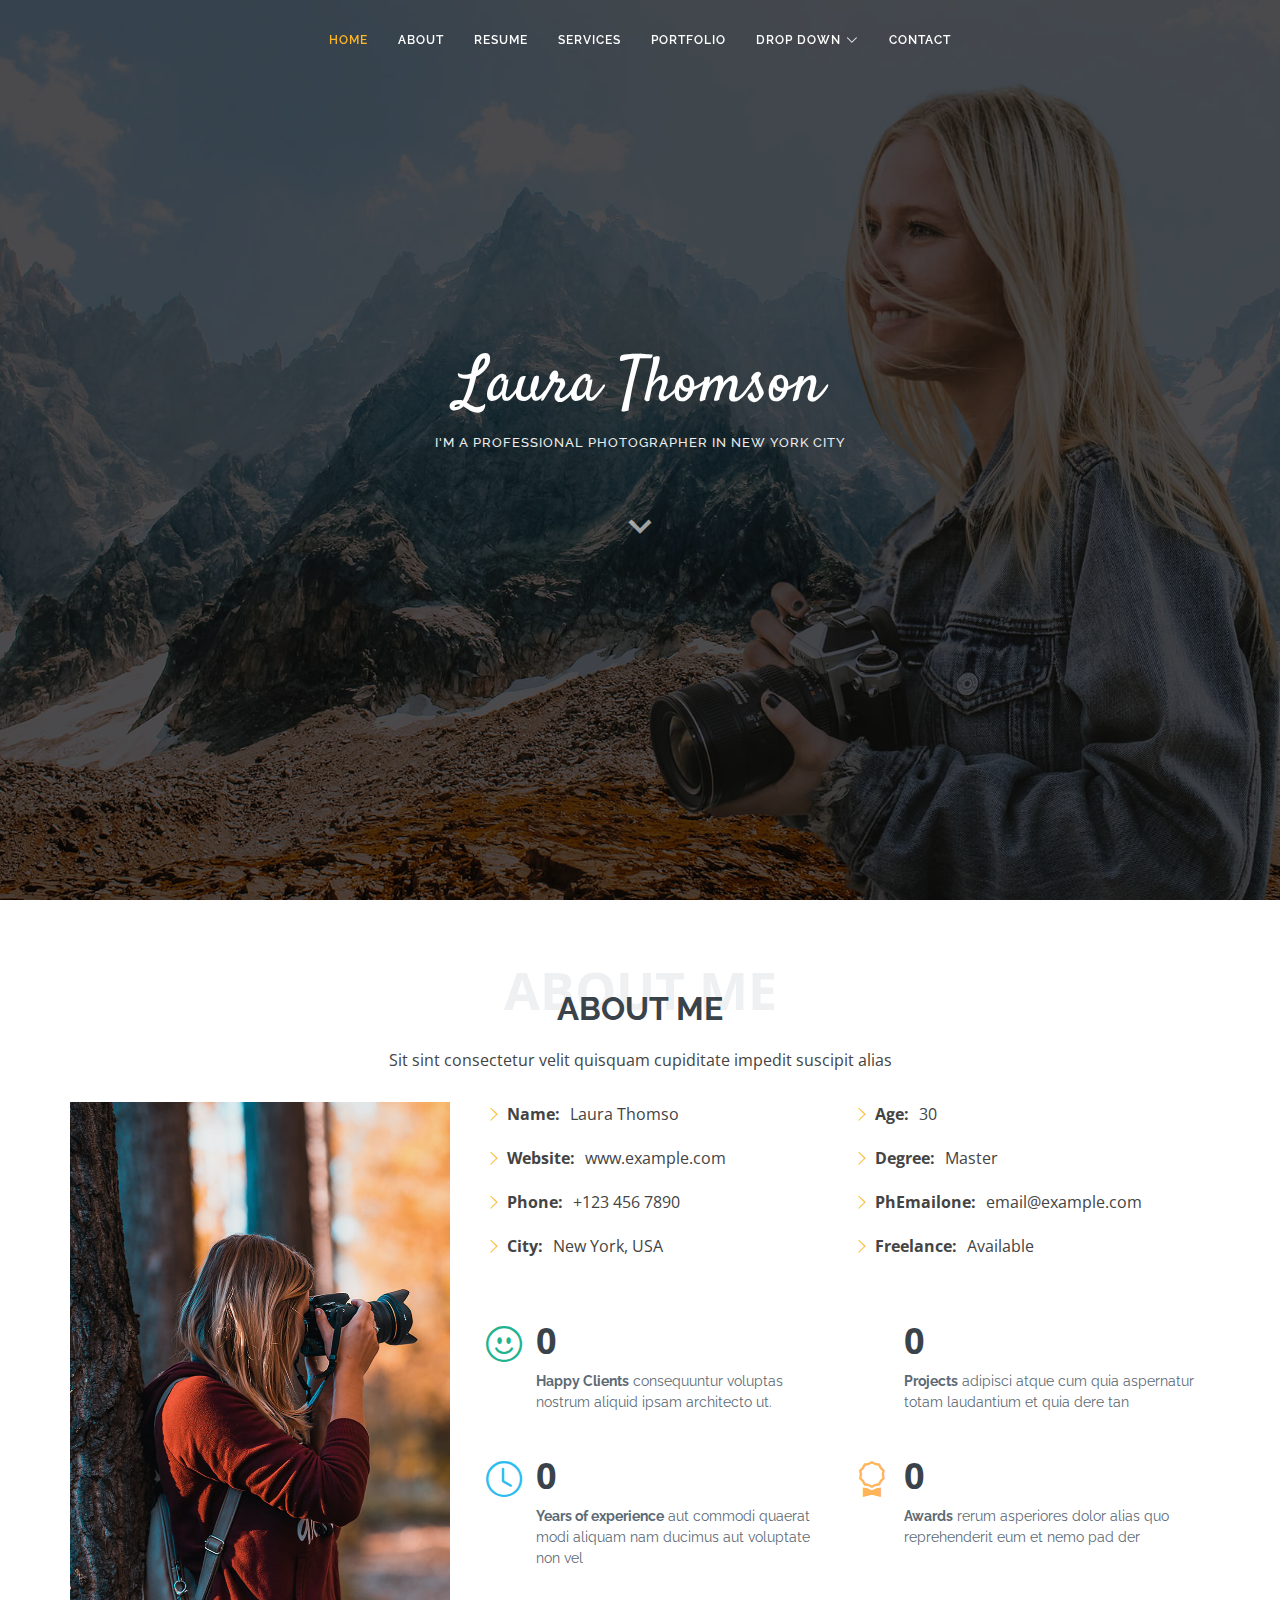
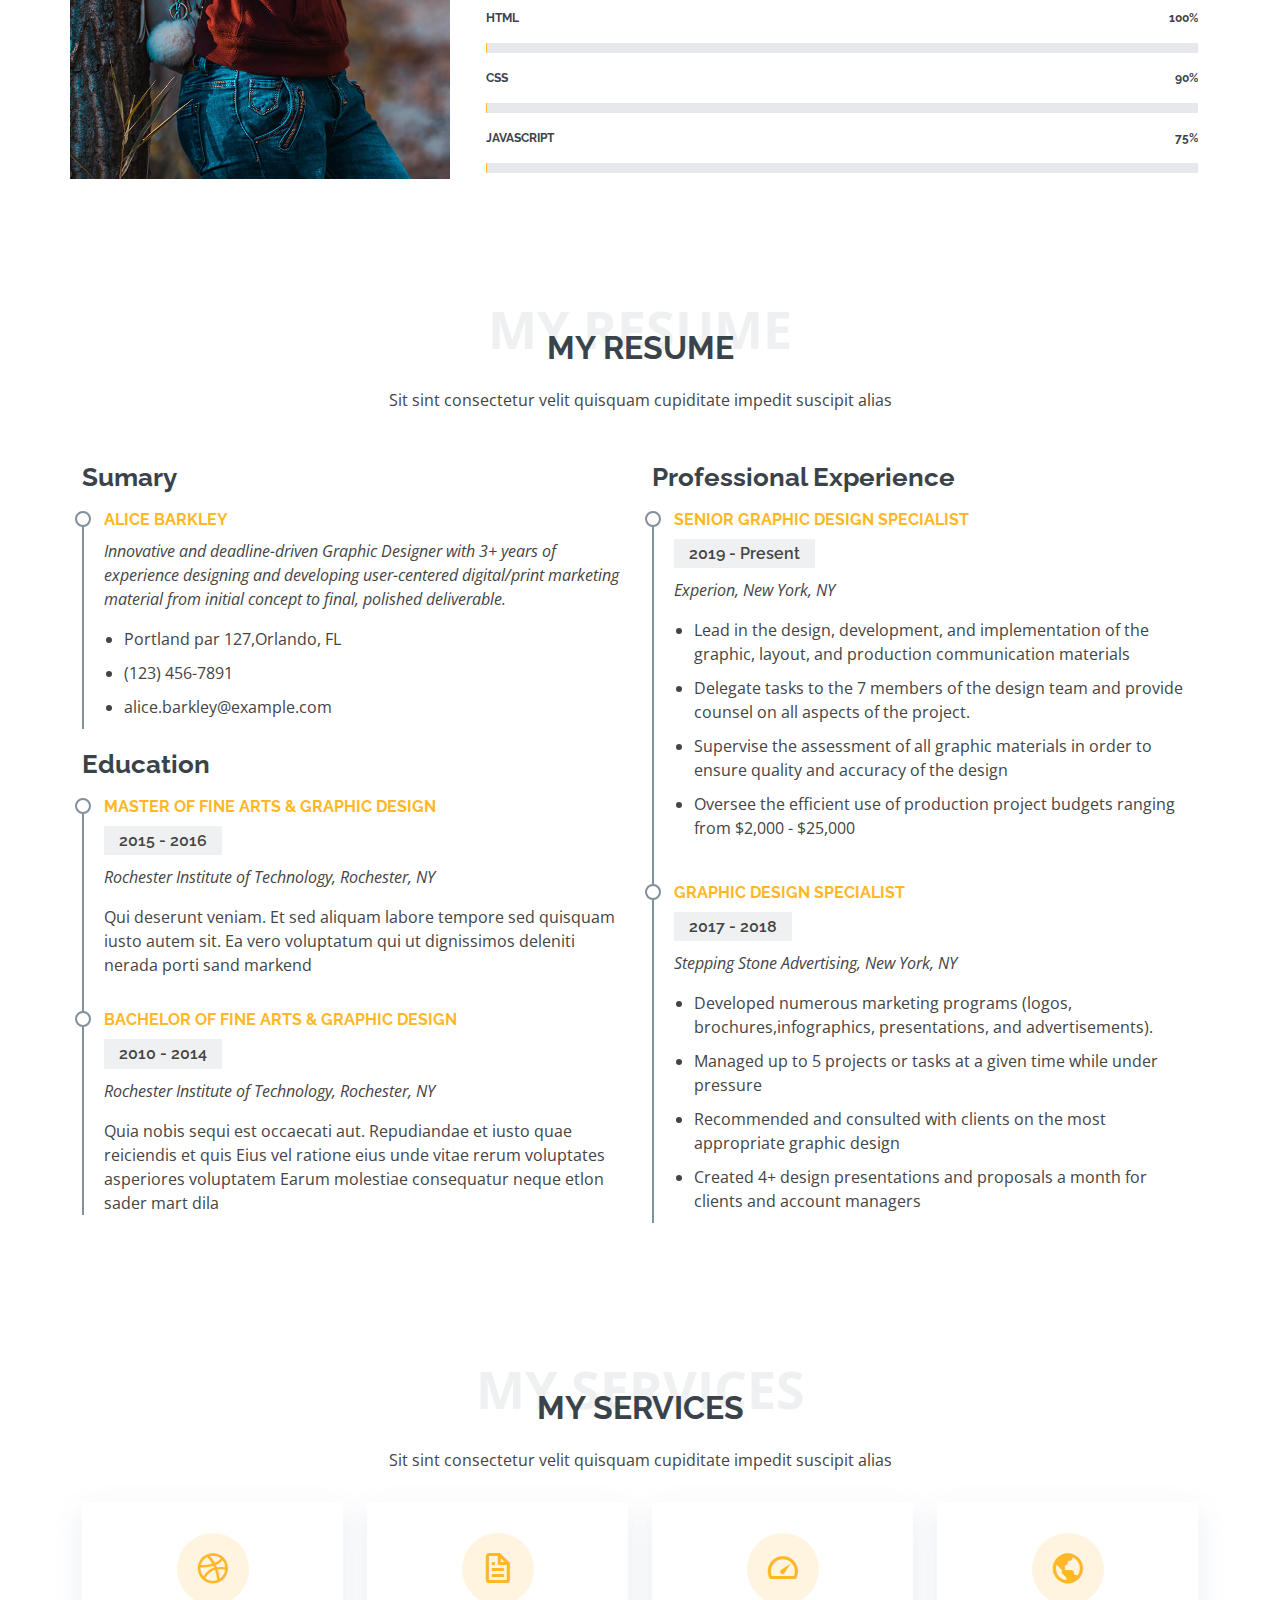
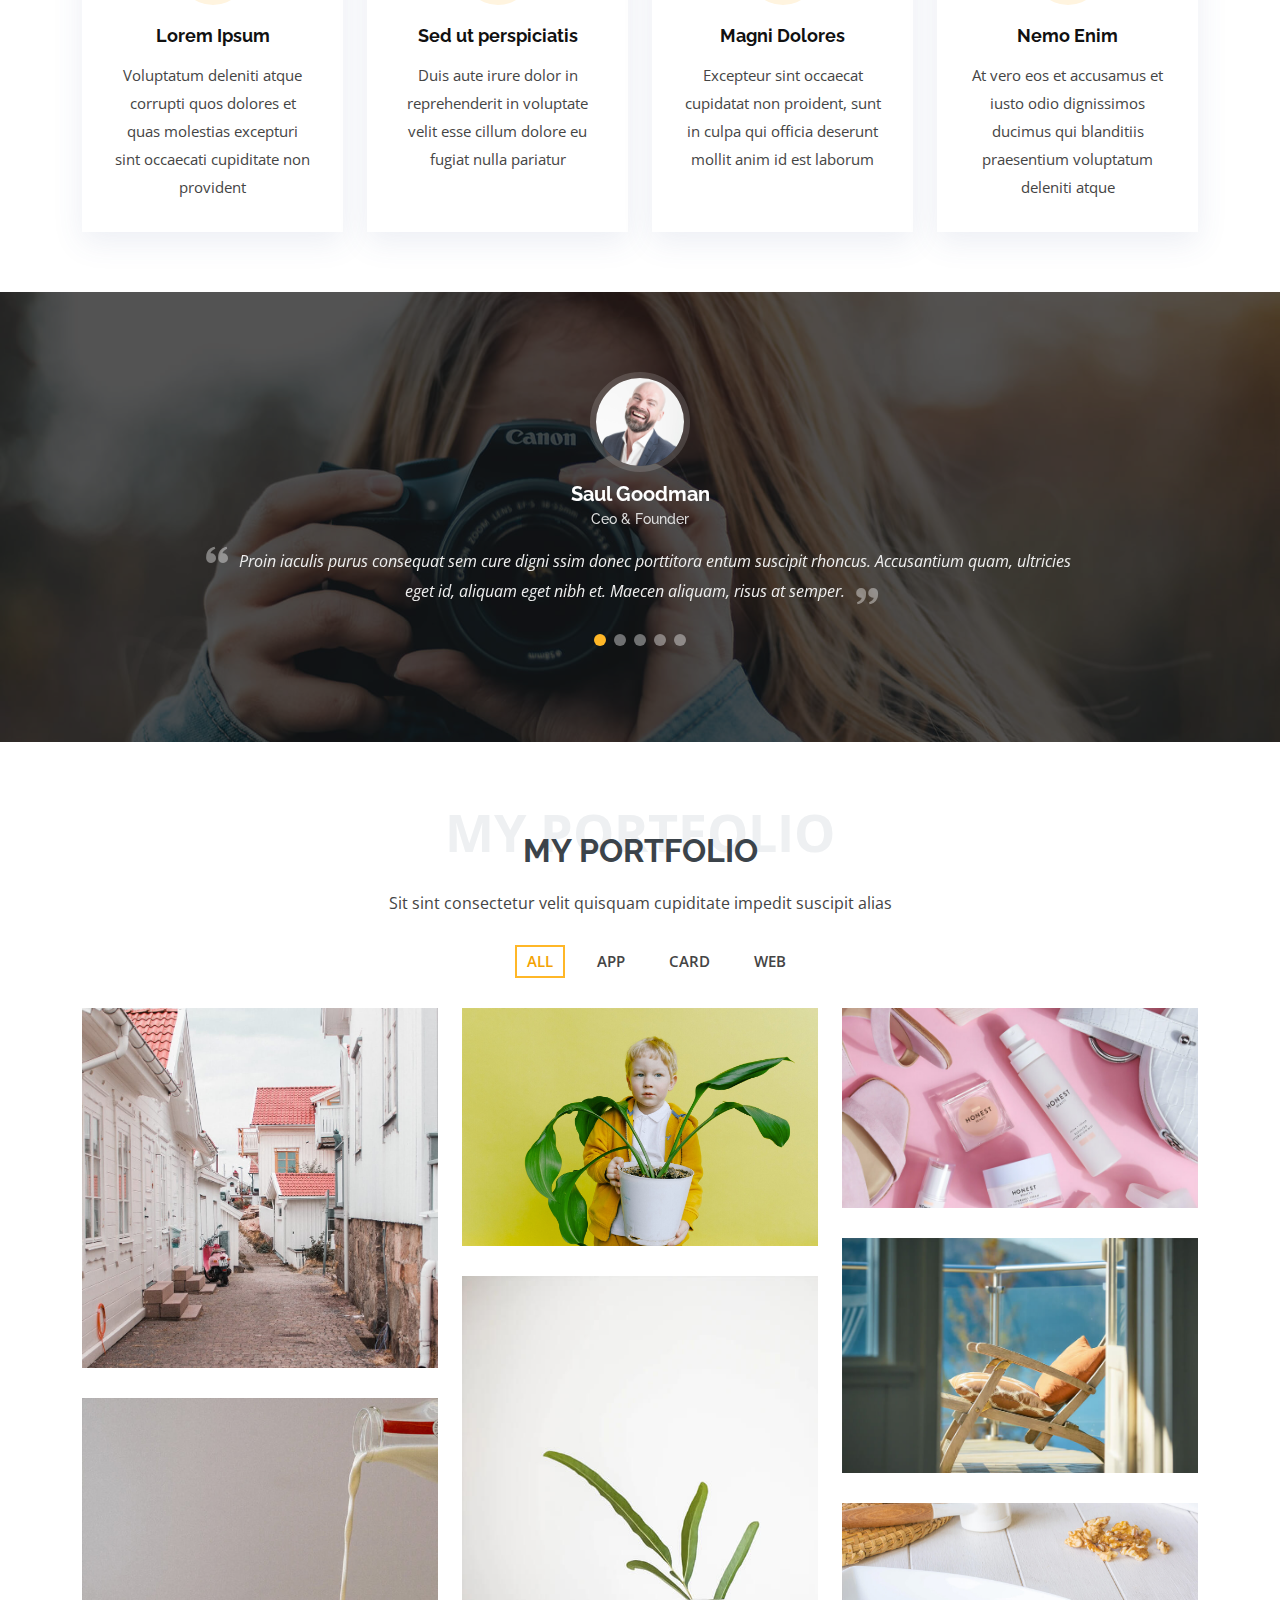
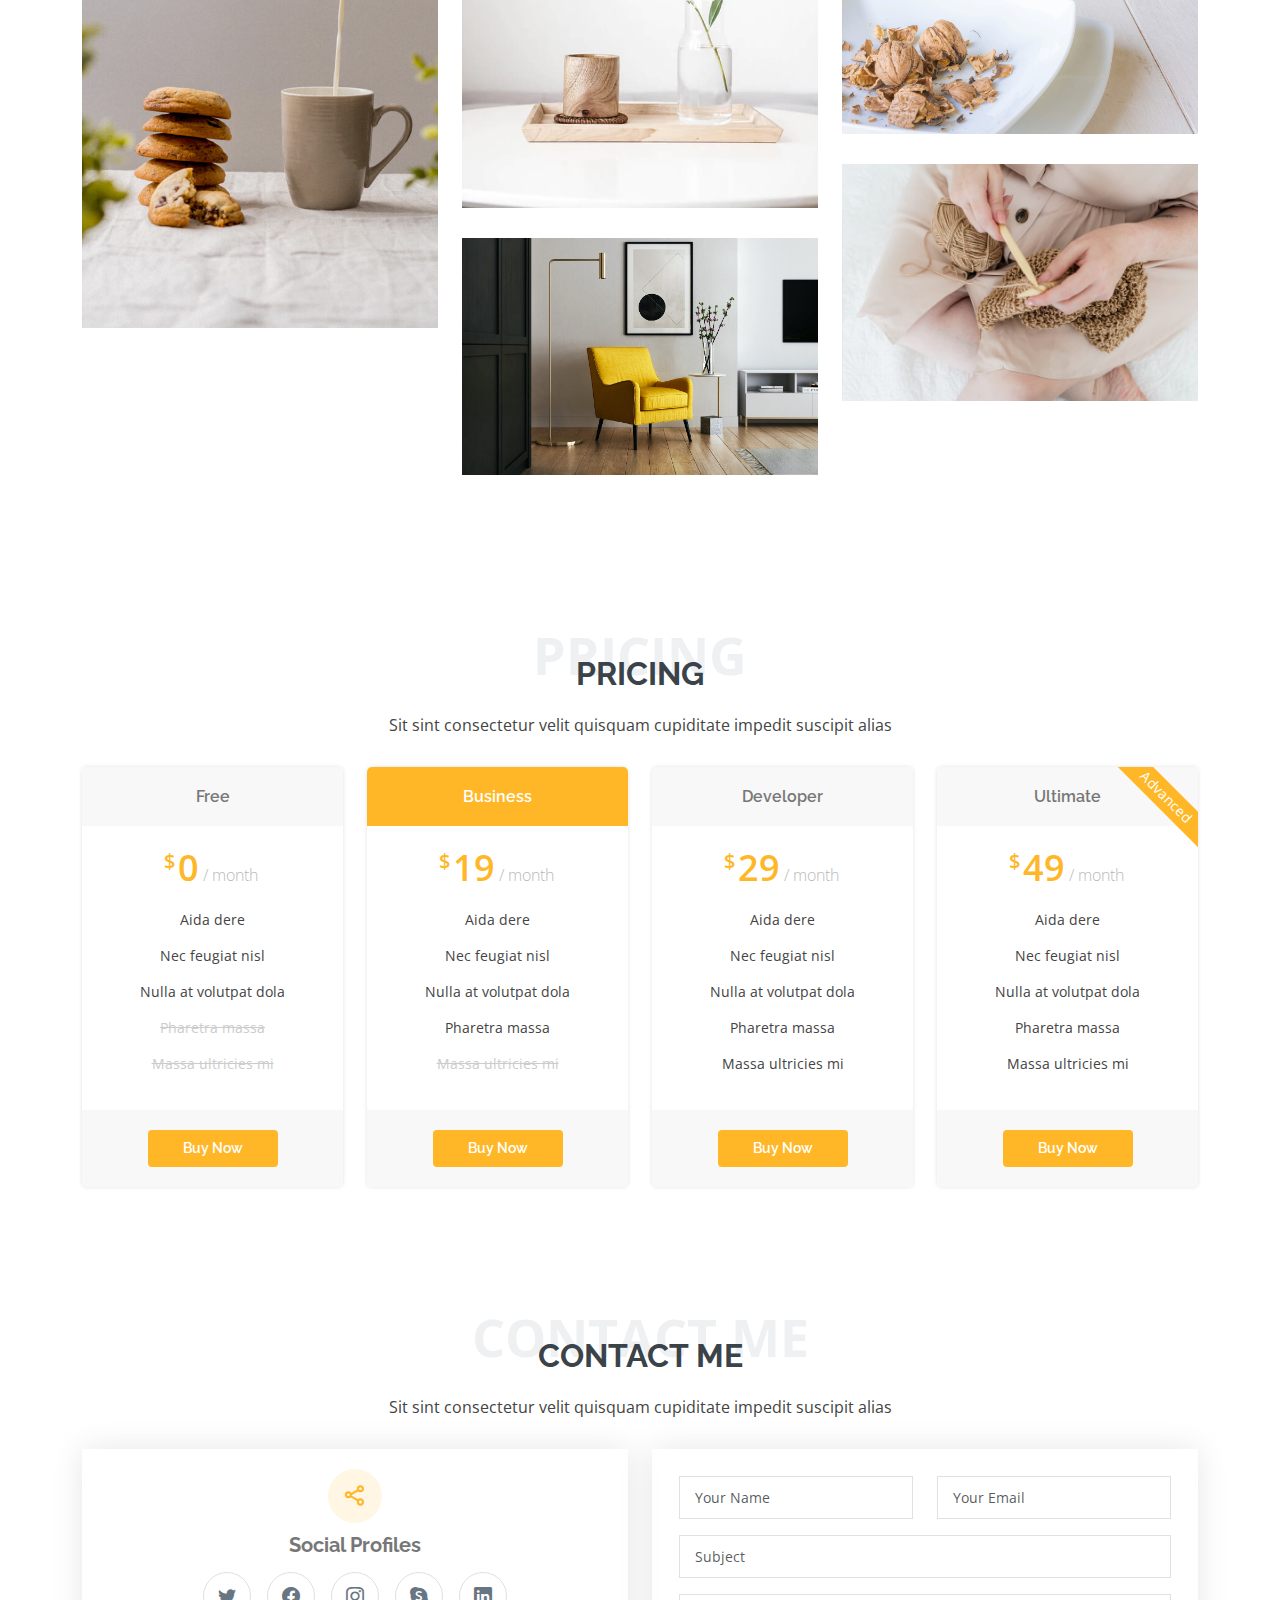
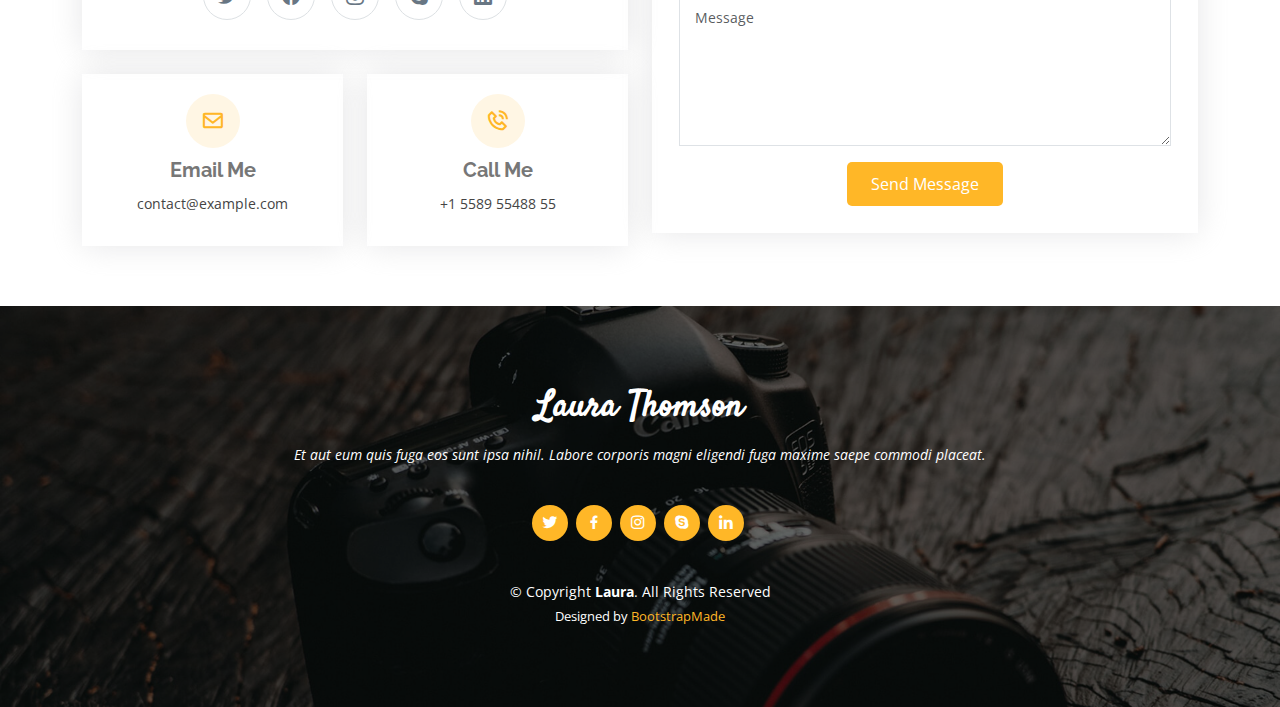
==== index.html @ c9718fcc "first commit" ====
<!DOCTYPE html>
<html lang="en">

<head>
  <meta charset="utf-8">
  <meta content="width=device-width, initial-scale=1.0" name="viewport">

  <title>Laura Bootstrap Template - Index</title>
  <meta content="" name="description">
  <meta content="" name="keywords">

  <!-- Favicons -->
  <link href="assets/img/favicon.png" rel="icon">
  <link href="assets/img/apple-touch-icon.png" rel="apple-touch-icon">

  <!-- Google Fonts -->
  <link href="https://fonts.googleapis.com/css?family=Open+Sans:300,300i,400,400i,600,600i,700,700i|Raleway:300,300i,400,400i,500,500i,600,600i,700,700i|Satisfy" rel="stylesheet">

  <!-- Vendor CSS Files -->
  <link href="assets/vendor/bootstrap/css/bootstrap.min.css" rel="stylesheet">
  <link href="assets/vendor/bootstrap-icons/bootstrap-icons.css" rel="stylesheet">
  <link href="assets/vendor/boxicons/css/boxicons.min.css" rel="stylesheet">
  <link href="assets/vendor/glightbox/css/glightbox.min.css" rel="stylesheet">
  <link href="assets/vendor/swiper/swiper-bundle.min.css" rel="stylesheet">

  <!-- Template Main CSS File -->
  <link href="assets/css/style.css" rel="stylesheet">

  <!-- =======================================================
  * Template Name: Laura
  * Updated: Jan 29 2024 with Bootstrap v5.3.2
  * Template URL: https://bootstrapmade.com/laura-free-creative-bootstrap-theme/
  * Author: BootstrapMade.com
  * License: https://bootstrapmade.com/license/
  ======================================================== -->
</head>

<body>

  <!-- ======= Header ======= -->
  <header id="header" class="fixed-top d-flex justify-content-center align-items-center header-transparent">

    <nav id="navbar" class="navbar">
      <ul>
        <li><a class="nav-link scrollto active" href="#hero">Home</a></li>
        <li><a class="nav-link scrollto" href="#about">About</a></li>
        <li><a class="nav-link scrollto" href="#resume">Resume</a></li>
        <li><a class="nav-link scrollto" href="#services">Services</a></li>
        <li><a class="nav-link scrollto " href="#portfolio">Portfolio</a></li>
        <li class="dropdown"><a href="#"><span>Drop Down</span> <i class="bi bi-chevron-down"></i></a>
          <ul>
            <li><a href="#">Drop Down 1</a></li>
            <li class="dropdown"><a href="#"><span>Deep Drop Down</span> <i class="bi bi-chevron-right"></i></a>
              <ul>
                <li><a href="#">Deep Drop Down 1</a></li>
                <li><a href="#">Deep Drop Down 2</a></li>
                <li><a href="#">Deep Drop Down 3</a></li>
                <li><a href="#">Deep Drop Down 4</a></li>
                <li><a href="#">Deep Drop Down 5</a></li>
              </ul>
            </li>
            <li><a href="#">Drop Down 2</a></li>
            <li><a href="#">Drop Down 3</a></li>
            <li><a href="#">Drop Down 4</a></li>
          </ul>
        </li>
        <li><a class="nav-link scrollto" href="#contact">Contact</a></li>
      </ul>
      <i class="bi bi-list mobile-nav-toggle"></i>
    </nav><!-- .navbar -->

  </header><!-- End Header -->

  <!-- ======= Hero Section ======= -->
  <section id="hero">
    <div class="hero-container">
      <h1>Laura Thomson</h1>
      <h2>I'm a Professional Photographer In New York City</h2>
      <a href="#about" class="btn-scroll scrollto" title="Scroll Down"><i class="bx bx-chevron-down"></i></a>
    </div>
  </section><!-- End Hero -->

  <main id="main">

    <!-- ======= About Me Section ======= -->
    <section id="about" class="about">
      <div class="container">

        <div class="section-title">
          <span>About Me</span>
          <h2>About Me</h2>
          <p>Sit sint consectetur velit quisquam cupiditate impedit suscipit alias</p>
        </div>

        <div class="row">
          <div class="image col-lg-4 d-flex align-items-stretch justify-content-center justify-content-lg-start"></div>
          <div class="col-lg-8 d-flex flex-column align-items-stretch">
            <div class="content ps-lg-4 d-flex flex-column justify-content-center">
              <div class="row">
                <div class="col-lg-6">
                  <ul>
                    <li><i class="bi bi-chevron-right"></i> <strong>Name:</strong> <span>Laura Thomso</span></li>
                    <li><i class="bi bi-chevron-right"></i> <strong>Website:</strong> <span>www.example.com</span></li>
                    <li><i class="bi bi-chevron-right"></i> <strong>Phone:</strong> <span>+123 456 7890</span></li>
                    <li><i class="bi bi-chevron-right"></i> <strong>City:</strong> <span>New York, USA</span></li>
                  </ul>
                </div>
                <div class="col-lg-6">
                  <ul>
                    <li><i class="bi bi-chevron-right"></i> <strong>Age:</strong> <span>30</span></li>
                    <li><i class="bi bi-chevron-right"></i> <strong>Degree:</strong> <span>Master</span></li>
                    <li><i class="bi bi-chevron-right"></i> <strong>PhEmailone:</strong> <span>email@example.com</span></li>
                    <li><i class="bi bi-chevron-right"></i> <strong>Freelance:</strong> <span>Available</span></li>
                  </ul>
                </div>
              </div>
              <div class="row mt-n4">
                <div class="col-md-6 mt-5 d-md-flex align-items-md-stretch">
                  <div class="count-box">
                    <i class="bi bi-emoji-smile" style="color: #20b38e;"></i>
                    <span data-purecounter-start="0" data-purecounter-end="232" data-purecounter-duration="1" class="purecounter"></span>
                    <p><strong>Happy Clients</strong> consequuntur voluptas nostrum aliquid ipsam architecto ut.</p>
                  </div>
                </div>

                <div class="col-md-6 mt-5 d-md-flex align-items-md-stretch">
                  <div class="count-box">
                    <i class="bi bi-journal-richtextr" style="color: #8a1ac2;"></i>
                    <span data-purecounter-start="0" data-purecounter-end="521" data-purecounter-duration="1" class="purecounter"></span>
                    <p><strong>Projects</strong> adipisci atque cum quia aspernatur totam laudantium et quia dere tan</p>
                  </div>
                </div>

                <div class="col-md-6 mt-5 d-md-flex align-items-md-stretch">
                  <div class="count-box">
                    <i class="bi bi-clock" style="color: #2cbdee;"></i>
                    <span data-purecounter-start="0" data-purecounter-end="18" data-purecounter-duration="1" class="purecounter"></span>
                    <p><strong>Years of experience</strong> aut commodi quaerat modi aliquam nam ducimus aut voluptate non vel</p>
                  </div>
                </div>

                <div class="col-md-6 mt-5 d-md-flex align-items-md-stretch">
                  <div class="count-box">
                    <i class="bi bi-award" style="color: #ffb459;"></i>
                    <span data-purecounter-start="0" data-purecounter-end="16" data-purecounter-duration="1" class="purecounter"></span>
                    <p><strong>Awards</strong> rerum asperiores dolor alias quo reprehenderit eum et nemo pad der</p>
                  </div>
                </div>
              </div>
            </div><!-- End .content-->

            <div class="skills-content ps-lg-4">
              <div class="progress">
                <span class="skill">HTML <i class="val">100%</i></span>
                <div class="progress-bar-wrap">
                  <div class="progress-bar" role="progressbar" aria-valuenow="100" aria-valuemin="0" aria-valuemax="100"></div>
                </div>
              </div>

              <div class="progress">
                <span class="skill">CSS <i class="val">90%</i></span>
                <div class="progress-bar-wrap">
                  <div class="progress-bar" role="progressbar" aria-valuenow="90" aria-valuemin="0" aria-valuemax="100"></div>
                </div>
              </div>

              <div class="progress">
                <span class="skill">JavaScript <i class="val">75%</i></span>
                <div class="progress-bar-wrap">
                  <div class="progress-bar" role="progressbar" aria-valuenow="75" aria-valuemin="0" aria-valuemax="100"></div>
                </div>
              </div>
            </div>

          </div>
        </div>

      </div>
    </section><!-- End About Me Section -->

    <!-- ======= My Resume Section ======= -->
    <section id="resume" class="resume">
      <div class="container">

        <div class="section-title">
          <span>My Resume</span>
          <h2>My Resume</h2>
          <p>Sit sint consectetur velit quisquam cupiditate impedit suscipit alias</p>
        </div>

        <div class="row">
          <div class="col-lg-6">
            <h3 class="resume-title">Sumary</h3>
            <div class="resume-item pb-0">
              <h4>Alice Barkley</h4>
              <p><em>Innovative and deadline-driven Graphic Designer with 3+ years of experience designing and developing user-centered digital/print marketing material from initial concept to final, polished deliverable.</em></p>
              <p>
              <ul>
                <li>Portland par 127,Orlando, FL</li>
                <li>(123) 456-7891</li>
                <li>alice.barkley@example.com</li>
              </ul>
              </p>
            </div>

            <h3 class="resume-title">Education</h3>
            <div class="resume-item">
              <h4>Master of Fine Arts &amp; Graphic Design</h4>
              <h5>2015 - 2016</h5>
              <p><em>Rochester Institute of Technology, Rochester, NY</em></p>
              <p>Qui deserunt veniam. Et sed aliquam labore tempore sed quisquam iusto autem sit. Ea vero voluptatum qui ut dignissimos deleniti nerada porti sand markend</p>
            </div>
            <div class="resume-item">
              <h4>Bachelor of Fine Arts &amp; Graphic Design</h4>
              <h5>2010 - 2014</h5>
              <p><em>Rochester Institute of Technology, Rochester, NY</em></p>
              <p>Quia nobis sequi est occaecati aut. Repudiandae et iusto quae reiciendis et quis Eius vel ratione eius unde vitae rerum voluptates asperiores voluptatem Earum molestiae consequatur neque etlon sader mart dila</p>
            </div>
          </div>
          <div class="col-lg-6">
            <h3 class="resume-title">Professional Experience</h3>
            <div class="resume-item">
              <h4>Senior graphic design specialist</h4>
              <h5>2019 - Present</h5>
              <p><em>Experion, New York, NY </em></p>
              <p>
              <ul>
                <li>Lead in the design, development, and implementation of the graphic, layout, and production communication materials</li>
                <li>Delegate tasks to the 7 members of the design team and provide counsel on all aspects of the project. </li>
                <li>Supervise the assessment of all graphic materials in order to ensure quality and accuracy of the design</li>
                <li>Oversee the efficient use of production project budgets ranging from $2,000 - $25,000</li>
              </ul>
              </p>
            </div>
            <div class="resume-item">
              <h4>Graphic design specialist</h4>
              <h5>2017 - 2018</h5>
              <p><em>Stepping Stone Advertising, New York, NY</em></p>
              <p>
              <ul>
                <li>Developed numerous marketing programs (logos, brochures,infographics, presentations, and advertisements).</li>
                <li>Managed up to 5 projects or tasks at a given time while under pressure</li>
                <li>Recommended and consulted with clients on the most appropriate graphic design</li>
                <li>Created 4+ design presentations and proposals a month for clients and account managers</li>
              </ul>
              </p>
            </div>
          </div>
        </div>

      </div>
    </section><!-- End My Resume Section -->

    <!-- ======= My Services Section ======= -->
    <section id="services" class="services">
      <div class="container">

        <div class="section-title">
          <span>My Services</span>
          <h2>My Services</h2>
          <p>Sit sint consectetur velit quisquam cupiditate impedit suscipit alias</p>
        </div>

        <div class="row">
          <div class="col-md-6 col-lg-3 d-flex align-items-stretch mb-5 mb-lg-0">
            <div class="icon-box">
              <div class="icon"><i class="bx bxl-dribbble"></i></div>
              <h4 class="title"><a href="">Lorem Ipsum</a></h4>
              <p class="description">Voluptatum deleniti atque corrupti quos dolores et quas molestias excepturi sint occaecati cupiditate non provident</p>
            </div>
          </div>

          <div class="col-md-6 col-lg-3 d-flex align-items-stretch mb-5 mb-lg-0">
            <div class="icon-box">
              <div class="icon"><i class="bx bx-file"></i></div>
              <h4 class="title"><a href="">Sed ut perspiciatis</a></h4>
              <p class="description">Duis aute irure dolor in reprehenderit in voluptate velit esse cillum dolore eu fugiat nulla pariatur</p>
            </div>
          </div>

          <div class="col-md-6 col-lg-3 d-flex align-items-stretch mb-5 mb-lg-0">
            <div class="icon-box">
              <div class="icon"><i class="bx bx-tachometer"></i></div>
              <h4 class="title"><a href="">Magni Dolores</a></h4>
              <p class="description">Excepteur sint occaecat cupidatat non proident, sunt in culpa qui officia deserunt mollit anim id est laborum</p>
            </div>
          </div>

          <div class="col-md-6 col-lg-3 d-flex align-items-stretch mb-5 mb-lg-0">
            <div class="icon-box">
              <div class="icon"><i class="bx bx-world"></i></div>
              <h4 class="title"><a href="">Nemo Enim</a></h4>
              <p class="description">At vero eos et accusamus et iusto odio dignissimos ducimus qui blanditiis praesentium voluptatum deleniti atque</p>
            </div>
          </div>

        </div>

      </div>
    </section><!-- End My Services Section -->

    <!-- ======= Testimonials Section ======= -->
    <section id="testimonials" class="testimonials">
      <div class="container position-relative">

        <div class="testimonials-slider swiper" data-aos="fade-up" data-aos-delay="100">
          <div class="swiper-wrapper">

            <div class="swiper-slide">
              <div class="testimonial-item">
                <img src="assets/img/testimonials/testimonials-1.jpg" class="testimonial-img" alt="">
                <h3>Saul Goodman</h3>
                <h4>Ceo &amp; Founder</h4>
                <p>
                  <i class="bx bxs-quote-alt-left quote-icon-left"></i>
                  Proin iaculis purus consequat sem cure digni ssim donec porttitora entum suscipit rhoncus. Accusantium quam, ultricies eget id, aliquam eget nibh et. Maecen aliquam, risus at semper.
                  <i class="bx bxs-quote-alt-right quote-icon-right"></i>
                </p>
              </div>
            </div><!-- End testimonial item -->

            <div class="swiper-slide">
              <div class="testimonial-item">
                <img src="assets/img/testimonials/testimonials-2.jpg" class="testimonial-img" alt="">
                <h3>Sara Wilsson</h3>
                <h4>Designer</h4>
                <p>
                  <i class="bx bxs-quote-alt-left quote-icon-left"></i>
                  Export tempor illum tamen malis malis eram quae irure esse labore quem cillum quid cillum eram malis quorum velit fore eram velit sunt aliqua noster fugiat irure amet legam anim culpa.
                  <i class="bx bxs-quote-alt-right quote-icon-right"></i>
                </p>
              </div>
            </div><!-- End testimonial item -->

            <div class="swiper-slide">
              <div class="testimonial-item">
                <img src="assets/img/testimonials/testimonials-3.jpg" class="testimonial-img" alt="">
                <h3>Jena Karlis</h3>
                <h4>Store Owner</h4>
                <p>
                  <i class="bx bxs-quote-alt-left quote-icon-left"></i>
                  Enim nisi quem export duis labore cillum quae magna enim sint quorum nulla quem veniam duis minim tempor labore quem eram duis noster aute amet eram fore quis sint minim.
                  <i class="bx bxs-quote-alt-right quote-icon-right"></i>
                </p>
              </div>
            </div><!-- End testimonial item -->

            <div class="swiper-slide">
              <div class="testimonial-item">
                <img src="assets/img/testimonials/testimonials-4.jpg" class="testimonial-img" alt="">
                <h3>Matt Brandon</h3>
                <h4>Freelancer</h4>
                <p>
                  <i class="bx bxs-quote-alt-left quote-icon-left"></i>
                  Fugiat enim eram quae cillum dolore dolor amet nulla culpa multos export minim fugiat minim velit minim dolor enim duis veniam ipsum anim magna sunt elit fore quem dolore labore illum veniam.
                  <i class="bx bxs-quote-alt-right quote-icon-right"></i>
                </p>
              </div>
            </div><!-- End testimonial item -->

            <div class="swiper-slide">
              <div class="testimonial-item">
                <img src="assets/img/testimonials/testimonials-5.jpg" class="testimonial-img" alt="">
                <h3>John Larson</h3>
                <h4>Entrepreneur</h4>
                <p>
                  <i class="bx bxs-quote-alt-left quote-icon-left"></i>
                  Quis quorum aliqua sint quem legam fore sunt eram irure aliqua veniam tempor noster veniam enim culpa labore duis sunt culpa nulla illum cillum fugiat legam esse veniam culpa fore nisi cillum quid.
                  <i class="bx bxs-quote-alt-right quote-icon-right"></i>
                </p>
              </div>
            </div><!-- End testimonial item -->

          </div>
          <div class="swiper-pagination"></div>
        </div>

      </div>
    </section><!-- End Testimonials Section -->

    <!-- ======= My Portfolio Section ======= -->
    <section id="portfolio" class="portfolio">
      <div class="container">

        <div class="section-title">
          <span>My Portfolio</span>
          <h2>My Portfolio</h2>
          <p>Sit sint consectetur velit quisquam cupiditate impedit suscipit alias</p>
        </div>

        <ul id="portfolio-flters" class="d-flex justify-content-center">
          <li data-filter="*" class="filter-active">All</li>
          <li data-filter=".filter-app">App</li>
          <li data-filter=".filter-card">Card</li>
          <li data-filter=".filter-web">Web</li>
        </ul>

        <div class="row portfolio-container">

          <div class="col-lg-4 col-md-6 portfolio-item filter-app">
            <div class="portfolio-img"><img src="assets/img/portfolio/portfolio-1.jpg" class="img-fluid" alt=""></div>
            <div class="portfolio-info">
              <h4>App 1</h4>
              <p>App</p>
              <a href="assets/img/portfolio/portfolio-1.jpg" data-gallery="portfolioGallery" class="portfolio-lightbox preview-link" title="App 1"><i class="bx bx-plus"></i></a>
              <a href="portfolio-details.html" class="details-link" title="More Details"><i class="bx bx-link"></i></a>
            </div>
          </div>

          <div class="col-lg-4 col-md-6 portfolio-item filter-web">
            <div class="portfolio-img"><img src="assets/img/portfolio/portfolio-2.jpg" class="img-fluid" alt=""></div>
            <div class="portfolio-info">
              <h4>Web 3</h4>
              <p>Web</p>
              <a href="assets/img/portfolio/portfolio-2.jpg" data-gallery="portfolioGallery" class="portfolio-lightbox preview-link" title="Web 3"><i class="bx bx-plus"></i></a>
              <a href="portfolio-details.html" class="details-link" title="More Details"><i class="bx bx-link"></i></a>
            </div>
          </div>

          <div class="col-lg-4 col-md-6 portfolio-item filter-app">
            <div class="portfolio-img"><img src="assets/img/portfolio/portfolio-3.jpg" class="img-fluid" alt=""></div>
            <div class="portfolio-info">
              <h4>App 2</h4>
              <p>App</p>
              <a href="assets/img/portfolio/portfolio-3.jpg" data-gallery="portfolioGallery" class="portfolio-lightbox preview-link" title="App 2"><i class="bx bx-plus"></i></a>
              <a href="portfolio-details.html" class="details-link" title="More Details"><i class="bx bx-link"></i></a>
            </div>
          </div>

          <div class="col-lg-4 col-md-6 portfolio-item filter-card">
            <div class="portfolio-img"><img src="assets/img/portfolio/portfolio-4.jpg" class="img-fluid" alt=""></div>
            <div class="portfolio-info">
              <h4>Card 2</h4>
              <p>Card</p>
              <a href="assets/img/portfolio/portfolio-4.jpg" data-gallery="portfolioGallery" class="portfolio-lightbox preview-link" title="Card 2"><i class="bx bx-plus"></i></a>
              <a href="portfolio-details.html" class="details-link" title="More Details"><i class="bx bx-link"></i></a>
            </div>
          </div>

          <div class="col-lg-4 col-md-6 portfolio-item filter-web">
            <div class="portfolio-img"><img src="assets/img/portfolio/portfolio-5.jpg" class="img-fluid" alt=""></div>
            <div class="portfolio-info">
              <h4>Web 2</h4>
              <p>Web</p>
              <a href="assets/img/portfolio/portfolio-5.jpg" data-gallery="portfolioGallery" class="portfolio-lightbox preview-link" title="Web 2"><i class="bx bx-plus"></i></a>
              <a href="portfolio-details.html" class="details-link" title="More Details"><i class="bx bx-link"></i></a>
            </div>
          </div>

          <div class="col-lg-4 col-md-6 portfolio-item filter-app">
            <div class="portfolio-img"><img src="assets/img/portfolio/portfolio-6.jpg" class="img-fluid" alt=""></div>
            <div class="portfolio-info">
              <h4>App 3</h4>
              <p>App</p>
              <a href="assets/img/portfolio/portfolio-6.jpg" data-gallery="portfolioGallery" class="portfolio-lightbox preview-link" title="App 3"><i class="bx bx-plus"></i></a>
              <a href="portfolio-details.html" class="details-link" title="More Details"><i class="bx bx-link"></i></a>
            </div>
          </div>

          <div class="col-lg-4 col-md-6 portfolio-item filter-card">
            <div class="portfolio-img"><img src="assets/img/portfolio/portfolio-7.jpg" class="img-fluid" alt=""></div>
            <div class="portfolio-info">
              <h4>Card 1</h4>
              <p>Card</p>
              <a href="assets/img/portfolio/portfolio-7.jpg" data-gallery="portfolioGallery" class="portfolio-lightbox preview-link" title="Card 1"><i class="bx bx-plus"></i></a>
              <a href="portfolio-details.html" class="details-link" title="More Details"><i class="bx bx-link"></i></a>
            </div>
          </div>

          <div class="col-lg-4 col-md-6 portfolio-item filter-card">
            <div class="portfolio-img"><img src="assets/img/portfolio/portfolio-8.jpg" class="img-fluid" alt=""></div>
            <div class="portfolio-info">
              <h4>Card 3</h4>
              <p>Card</p>
              <a href="assets/img/portfolio/portfolio-8.jpg" data-gallery="portfolioGallery" class="portfolio-lightbox preview-link" title="Card 3"><i class="bx bx-plus"></i></a>
              <a href="portfolio-details.html" class="details-link" title="More Details"><i class="bx bx-link"></i></a>
            </div>
          </div>

          <div class="col-lg-4 col-md-6 portfolio-item filter-web">
            <div class="portfolio-img"><img src="assets/img/portfolio/portfolio-9.jpg" class="img-fluid" alt=""></div>
            <div class="portfolio-info">
              <h4>Web 3</h4>
              <p>Web</p>
              <a href="assets/img/portfolio/portfolio-9.jpg" data-gallery="portfolioGallery" class="portfolio-lightbox preview-link" title="Web 3"><i class="bx bx-plus"></i></a>
              <a href="portfolio-details.html" class="details-link" title="More Details"><i class="bx bx-link"></i></a>
            </div>
          </div>

        </div>

      </div>
    </section><!-- End My Portfolio Section -->

    <!-- ======= Pricing Section ======= -->
    <section id="pricing" class="pricing">
      <div class="container">

        <div class="section-title">
          <span>Pricing</span>
          <h2>Pricing</h2>
          <p>Sit sint consectetur velit quisquam cupiditate impedit suscipit alias</p>
        </div>

        <div class="row">

          <div class="col-lg-3 col-md-6">
            <div class="box">
              <h3>Free</h3>
              <h4><sup>$</sup>0<span> / month</span></h4>
              <ul>
                <li>Aida dere</li>
                <li>Nec feugiat nisl</li>
                <li>Nulla at volutpat dola</li>
                <li class="na">Pharetra massa</li>
                <li class="na">Massa ultricies mi</li>
              </ul>
              <div class="btn-wrap">
                <a href="#" class="btn-buy">Buy Now</a>
              </div>
            </div>
          </div>

          <div class="col-lg-3 col-md-6 mt-4 mt-md-0">
            <div class="box featured">
              <h3>Business</h3>
              <h4><sup>$</sup>19<span> / month</span></h4>
              <ul>
                <li>Aida dere</li>
                <li>Nec feugiat nisl</li>
                <li>Nulla at volutpat dola</li>
                <li>Pharetra massa</li>
                <li class="na">Massa ultricies mi</li>
              </ul>
              <div class="btn-wrap">
                <a href="#" class="btn-buy">Buy Now</a>
              </div>
            </div>
          </div>

          <div class="col-lg-3 col-md-6 mt-4 mt-lg-0">
            <div class="box">
              <h3>Developer</h3>
              <h4><sup>$</sup>29<span> / month</span></h4>
              <ul>
                <li>Aida dere</li>
                <li>Nec feugiat nisl</li>
                <li>Nulla at volutpat dola</li>
                <li>Pharetra massa</li>
                <li>Massa ultricies mi</li>
              </ul>
              <div class="btn-wrap">
                <a href="#" class="btn-buy">Buy Now</a>
              </div>
            </div>
          </div>

          <div class="col-lg-3 col-md-6 mt-4 mt-lg-0">
            <div class="box">
              <span class="advanced">Advanced</span>
              <h3>Ultimate</h3>
              <h4><sup>$</sup>49<span> / month</span></h4>
              <ul>
                <li>Aida dere</li>
                <li>Nec feugiat nisl</li>
                <li>Nulla at volutpat dola</li>
                <li>Pharetra massa</li>
                <li>Massa ultricies mi</li>
              </ul>
              <div class="btn-wrap">
                <a href="#" class="btn-buy">Buy Now</a>
              </div>
            </div>
          </div>

        </div>

      </div>
    </section><!-- End Pricing Section -->

    <!-- ======= Contact Me Section ======= -->
    <section id="contact" class="contact">
      <div class="container">

        <div class="section-title">
          <span>Contact Me</span>
          <h2>Contact Me</h2>
          <p>Sit sint consectetur velit quisquam cupiditate impedit suscipit alias</p>
        </div>

        <div class="row">

          <div class="col-lg-6">

            <div class="row">
              <div class="col-md-12">
                <div class="info-box">
                  <i class="bx bx-share-alt"></i>
                  <h3>Social Profiles</h3>
                  <div class="social-links">
                    <a href="#" class="twitter"><i class="bi bi-twitter"></i></a>
                    <a href="#" class="facebook"><i class="bi bi-facebook"></i></a>
                    <a href="#" class="instagram"><i class="bi bi-instagram"></i></a>
                    <a href="#" class="google-plus"><i class="bi bi-skype"></i></a>
                    <a href="#" class="linkedin"><i class="bi bi-linkedin"></i></a>
                  </div>
                </div>
              </div>
              <div class="col-md-6">
                <div class="info-box mt-4">
                  <i class="bx bx-envelope"></i>
                  <h3>Email Me</h3>
                  <p>contact@example.com</p>
                </div>
              </div>
              <div class="col-md-6">
                <div class="info-box mt-4">
                  <i class="bx bx-phone-call"></i>
                  <h3>Call Me</h3>
                  <p>+1 5589 55488 55</p>
                </div>
              </div>
            </div>

          </div>

          <div class="col-lg-6">
            <form action="forms/contact.php" method="post" role="form" class="php-email-form">
              <div class="row">
                <div class="col-md-6 form-group">
                  <input type="text" name="name" class="form-control" id="name" placeholder="Your Name" required>
                </div>
                <div class="col-md-6 form-group mt-3 mt-md-0">
                  <input type="email" class="form-control" name="email" id="email" placeholder="Your Email" required>
                </div>
              </div>
              <div class="form-group mt-3">
                <input type="text" class="form-control" name="subject" id="subject" placeholder="Subject" required>
              </div>
              <div class="form-group mt-3">
                <textarea class="form-control" name="message" rows="6" placeholder="Message" required></textarea>
              </div>
              <div class="my-3">
                <div class="loading">Loading</div>
                <div class="error-message"></div>
                <div class="sent-message">Your message has been sent. Thank you!</div>
              </div>
              <div class="text-center"><button type="submit">Send Message</button></div>
            </form>
          </div>

        </div>

      </div>
    </section><!-- End Contact Me Section -->

  </main><!-- End #main -->

  <!-- ======= Footer ======= -->
  <footer id="footer">
    <div class="container">
      <h3>Laura Thomson</h3>
      <p>Et aut eum quis fuga eos sunt ipsa nihil. Labore corporis magni eligendi fuga maxime saepe commodi placeat.</p>
      <div class="social-links">
        <a href="#" class="twitter"><i class="bx bxl-twitter"></i></a>
        <a href="#" class="facebook"><i class="bx bxl-facebook"></i></a>
        <a href="#" class="instagram"><i class="bx bxl-instagram"></i></a>
        <a href="#" class="google-plus"><i class="bx bxl-skype"></i></a>
        <a href="#" class="linkedin"><i class="bx bxl-linkedin"></i></a>
      </div>
      <div class="copyright">
        &copy; Copyright <strong><span>Laura</span></strong>. All Rights Reserved
      </div>
      <div class="credits">
        <!-- All the links in the footer should remain intact. -->
        <!-- You can delete the links only if you purchased the pro version. -->
        <!-- Licensing information: https://bootstrapmade.com/license/ -->
        <!-- Purchase the pro version with working PHP/AJAX contact form: https://bootstrapmade.com/laura-free-creative-bootstrap-theme/ -->
        Designed by <a href="https://bootstrapmade.com/">BootstrapMade</a>
      </div>
    </div>
  </footer><!-- End Footer -->

  <a href="#" class="back-to-top d-flex align-items-center justify-content-center"><i class="bi bi-arrow-up-short"></i></a>

  <!-- Vendor JS Files -->
  <script src="assets/vendor/purecounter/purecounter_vanilla.js"></script>
  <script src="assets/vendor/bootstrap/js/bootstrap.bundle.min.js"></script>
  <script src="assets/vendor/glightbox/js/glightbox.min.js"></script>
  <script src="assets/vendor/isotope-layout/isotope.pkgd.min.js"></script>
  <script src="assets/vendor/swiper/swiper-bundle.min.js"></script>
  <script src="assets/vendor/waypoints/noframework.waypoints.js"></script>
  <script src="assets/vendor/php-email-form/validate.js"></script>

  <!-- Template Main JS File -->
  <script src="assets/js/main.js"></script>

</body>

</html>
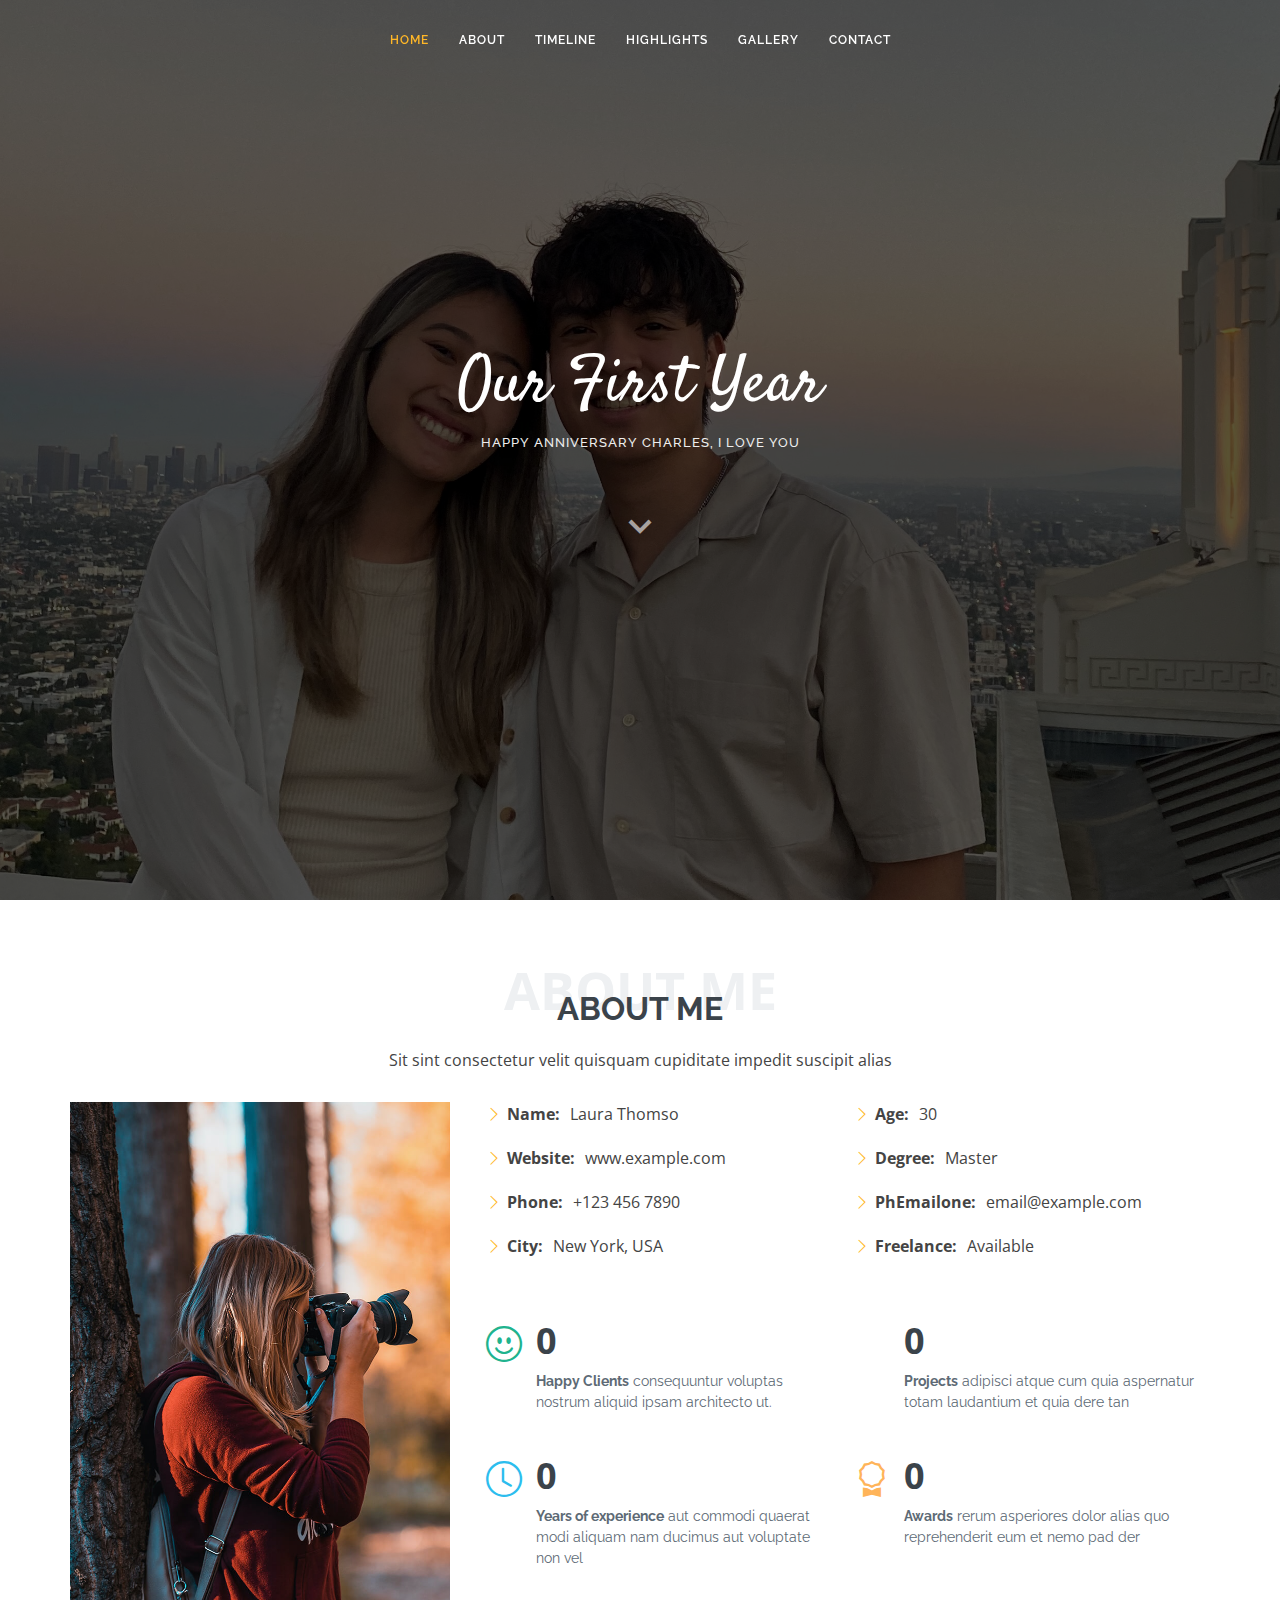
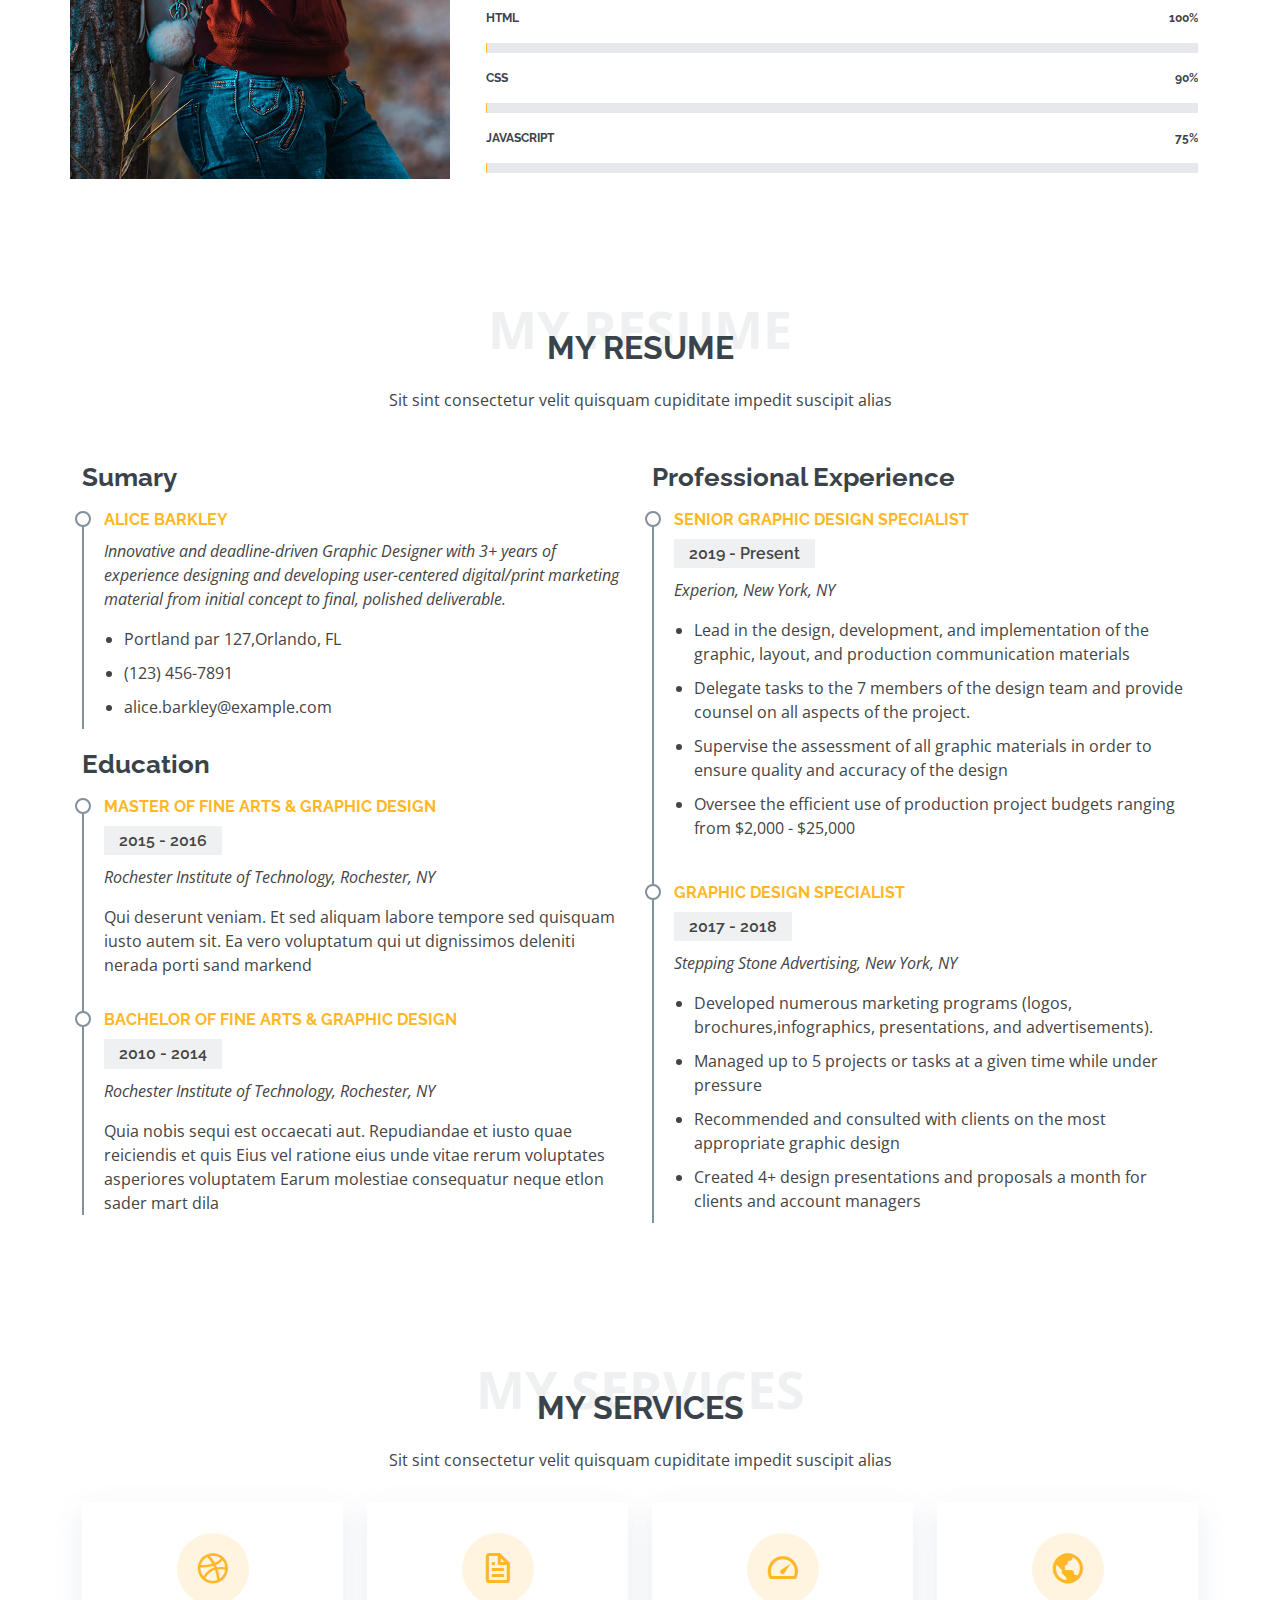
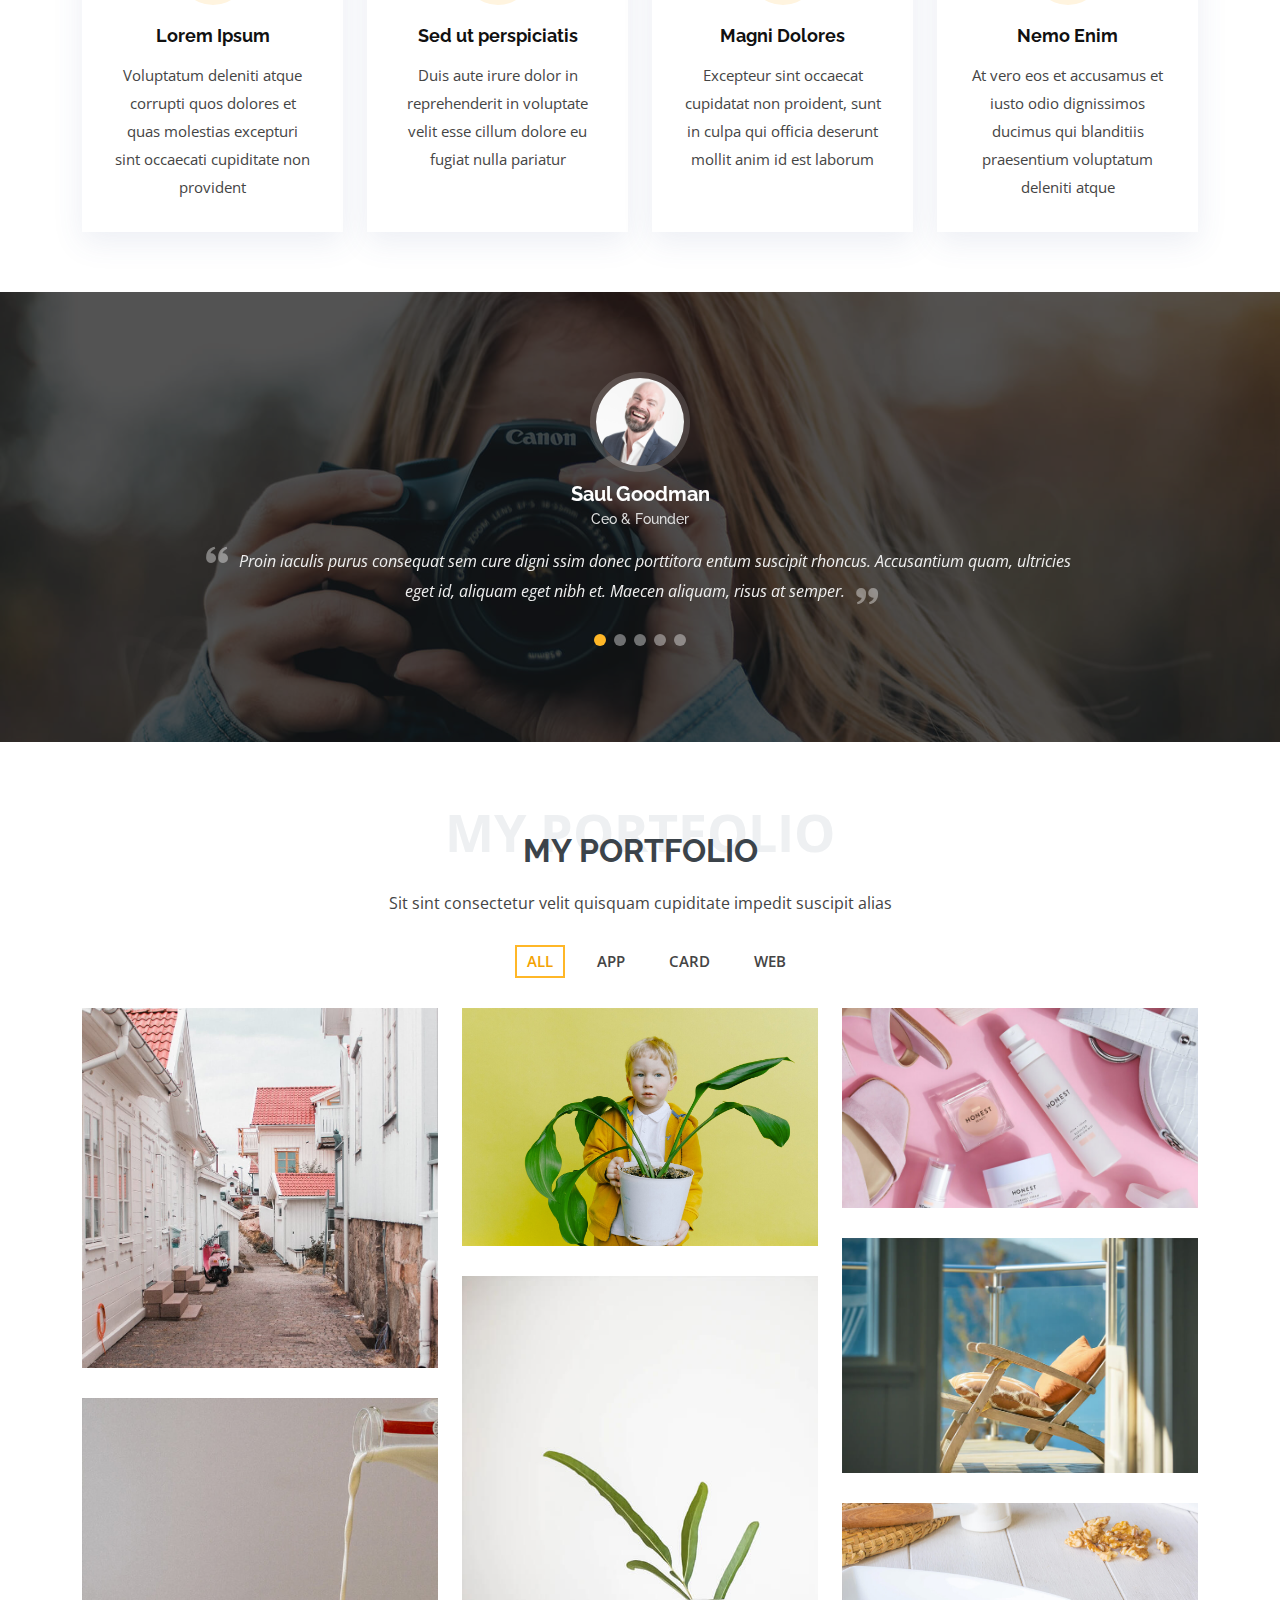
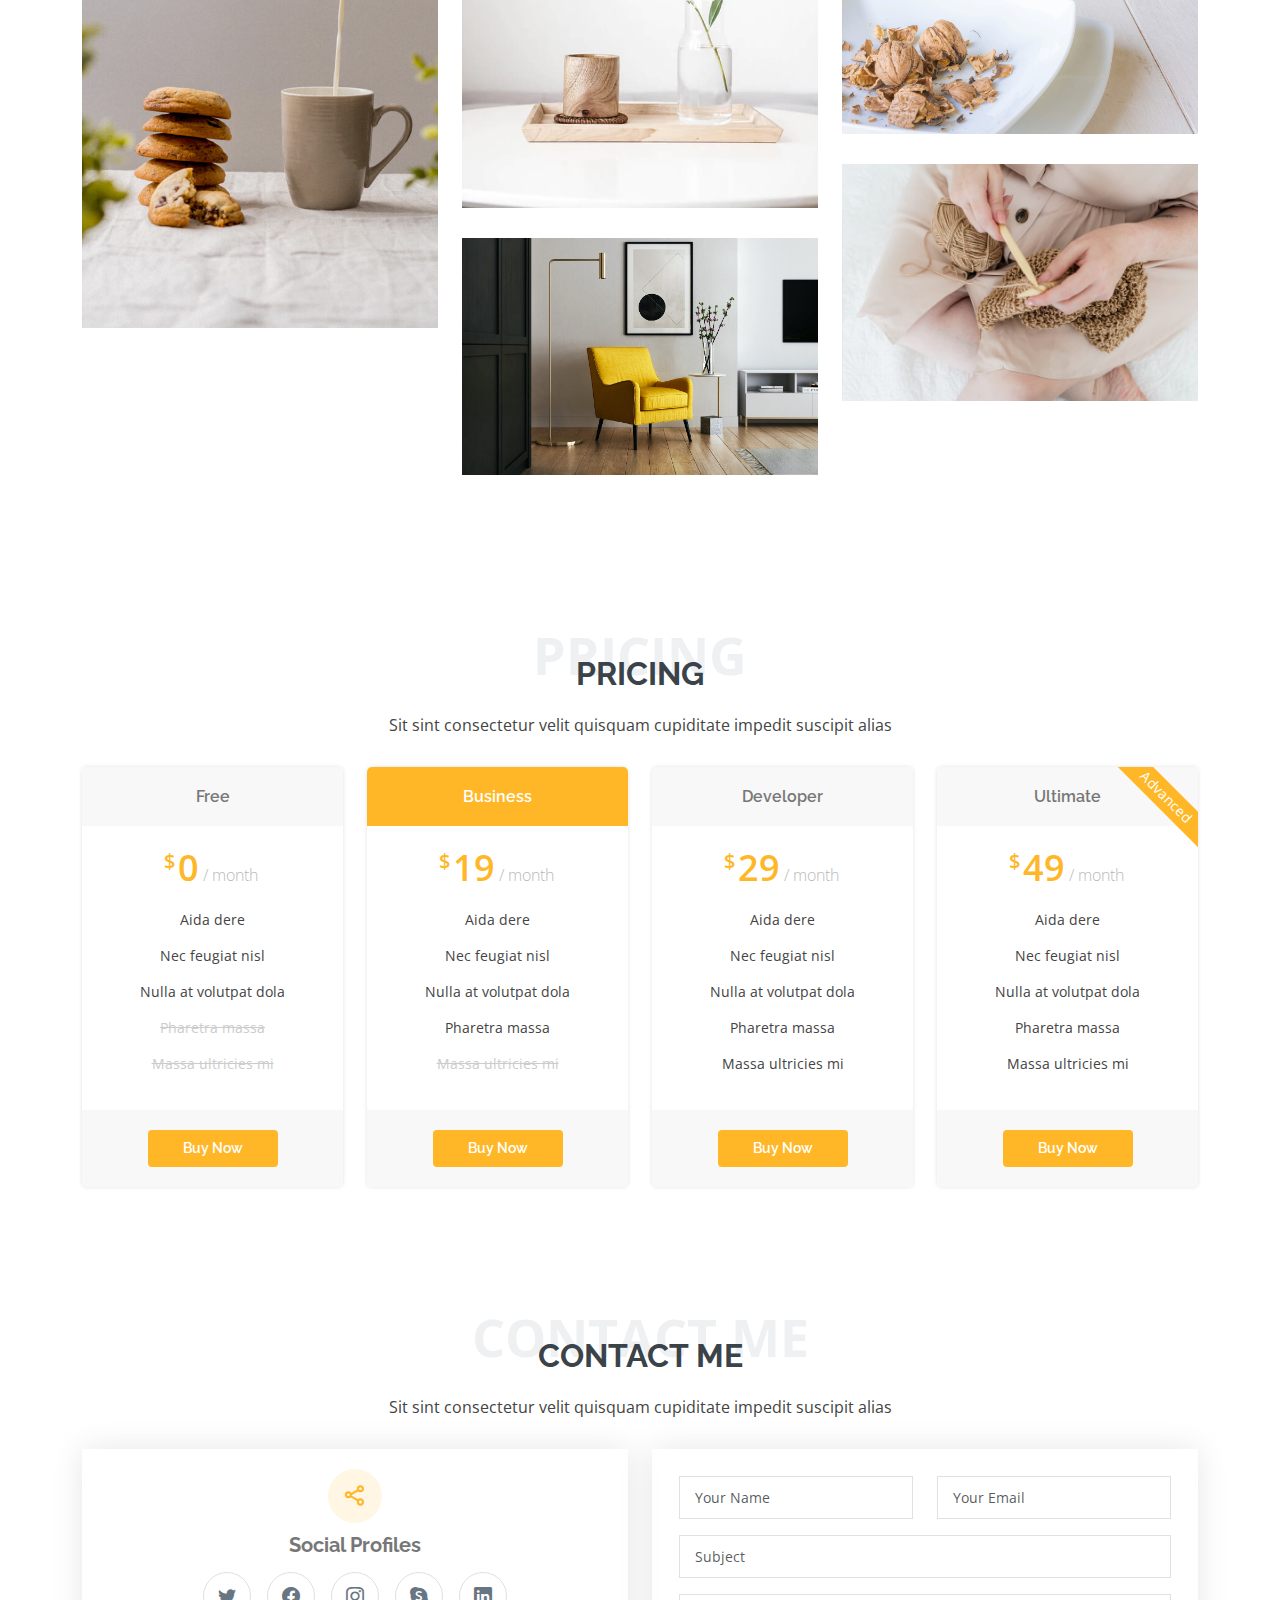
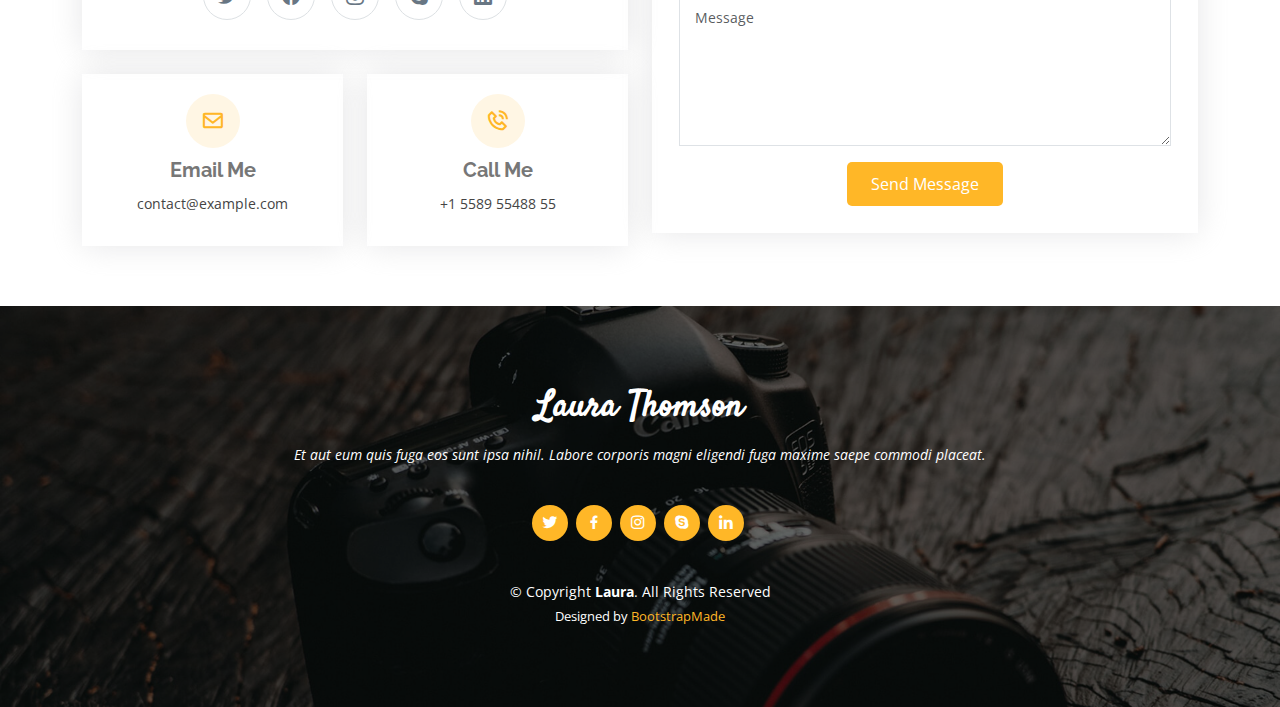
==== commit 66d955e0: "Home page complete" ====
--- a/index.html
+++ b/index.html
@@ -5,7 +5,7 @@
   <meta charset="utf-8">
   <meta content="width=device-width, initial-scale=1.0" name="viewport">
 
-  <title>Laura Bootstrap Template - Index</title>
+  <title>Charles + Alexis</title>
   <meta content="" name="description">
   <meta content="" name="keywords">
 
@@ -31,6 +31,7 @@
   * Updated: Jan 29 2024 with Bootstrap v5.3.2
   * Template URL: https://bootstrapmade.com/laura-free-creative-bootstrap-theme/
   * Author: BootstrapMade.com
+  * Editor: Alexis Nguyen
   * License: https://bootstrapmade.com/license/
   ======================================================== -->
 </head>
@@ -44,26 +45,9 @@
       <ul>
         <li><a class="nav-link scrollto active" href="#hero">Home</a></li>
         <li><a class="nav-link scrollto" href="#about">About</a></li>
-        <li><a class="nav-link scrollto" href="#resume">Resume</a></li>
-        <li><a class="nav-link scrollto" href="#services">Services</a></li>
-        <li><a class="nav-link scrollto " href="#portfolio">Portfolio</a></li>
-        <li class="dropdown"><a href="#"><span>Drop Down</span> <i class="bi bi-chevron-down"></i></a>
-          <ul>
-            <li><a href="#">Drop Down 1</a></li>
-            <li class="dropdown"><a href="#"><span>Deep Drop Down</span> <i class="bi bi-chevron-right"></i></a>
-              <ul>
-                <li><a href="#">Deep Drop Down 1</a></li>
-                <li><a href="#">Deep Drop Down 2</a></li>
-                <li><a href="#">Deep Drop Down 3</a></li>
-                <li><a href="#">Deep Drop Down 4</a></li>
-                <li><a href="#">Deep Drop Down 5</a></li>
-              </ul>
-            </li>
-            <li><a href="#">Drop Down 2</a></li>
-            <li><a href="#">Drop Down 3</a></li>
-            <li><a href="#">Drop Down 4</a></li>
-          </ul>
-        </li>
+        <li><a class="nav-link scrollto" href="#resume">Timeline</a></li>
+        <li><a class="nav-link scrollto" href="#services">Highlights</a></li>
+        <li><a class="nav-link scrollto " href="#portfolio">Gallery</a></li>
         <li><a class="nav-link scrollto" href="#contact">Contact</a></li>
       </ul>
       <i class="bi bi-list mobile-nav-toggle"></i>
@@ -74,15 +58,15 @@
   <!-- ======= Hero Section ======= -->
   <section id="hero">
     <div class="hero-container">
-      <h1>Laura Thomson</h1>
-      <h2>I'm a Professional Photographer In New York City</h2>
+      <h1>Our First Year</h1>
+      <h2>Happy Anniversary Charles, I love you</h2>
       <a href="#about" class="btn-scroll scrollto" title="Scroll Down"><i class="bx bx-chevron-down"></i></a>
     </div>
   </section><!-- End Hero -->
 
   <main id="main">
 
-    <!-- ======= About Me Section ======= -->
+    <!-- ======= About Us Section ======= -->
     <section id="about" class="about">
       <div class="container">
 
@@ -176,9 +160,9 @@
         </div>
 
       </div>
-    </section><!-- End About Me Section -->
-
-    <!-- ======= My Resume Section ======= -->
+    </section><!-- End About Us Section -->
+
+    <!-- ======= Timeline Section ======= -->
     <section id="resume" class="resume">
       <div class="container">
 
@@ -249,9 +233,9 @@
         </div>
 
       </div>
-    </section><!-- End My Resume Section -->
-
-    <!-- ======= My Services Section ======= -->
+    </section><!-- End Timeline Section -->
+
+    <!-- ======= Highlights Section ======= -->
     <section id="services" class="services">
       <div class="container">
 
@@ -297,7 +281,7 @@
         </div>
 
       </div>
-    </section><!-- End My Services Section -->
+    </section><!-- End Highlights Section -->
 
     <!-- ======= Testimonials Section ======= -->
     <section id="testimonials" class="testimonials">
@@ -378,7 +362,7 @@
       </div>
     </section><!-- End Testimonials Section -->
 
-    <!-- ======= My Portfolio Section ======= -->
+    <!-- ======= Gallery Section ======= -->
     <section id="portfolio" class="portfolio">
       <div class="container">
 
@@ -490,7 +474,7 @@
         </div>
 
       </div>
-    </section><!-- End My Portfolio Section -->
+    </section><!-- End Gallery Section -->
 
     <!-- ======= Pricing Section ======= -->
     <section id="pricing" class="pricing">
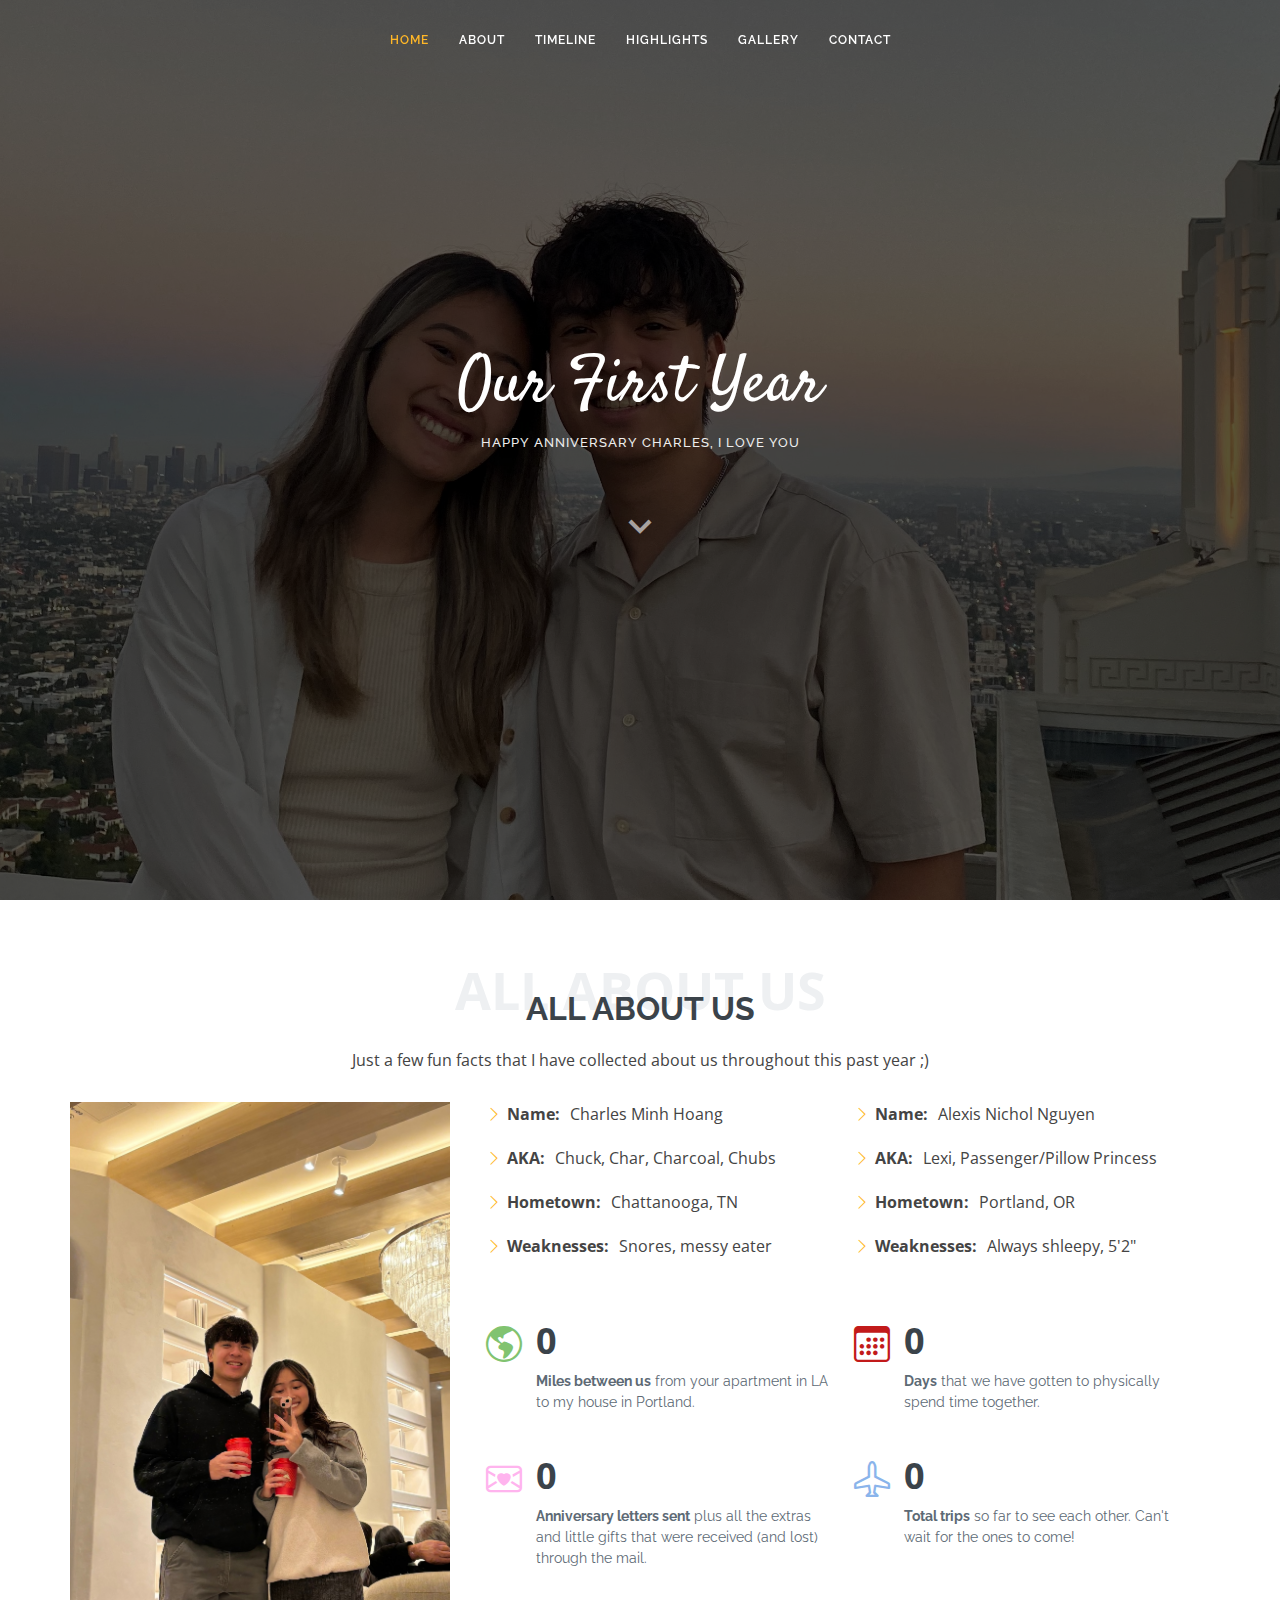
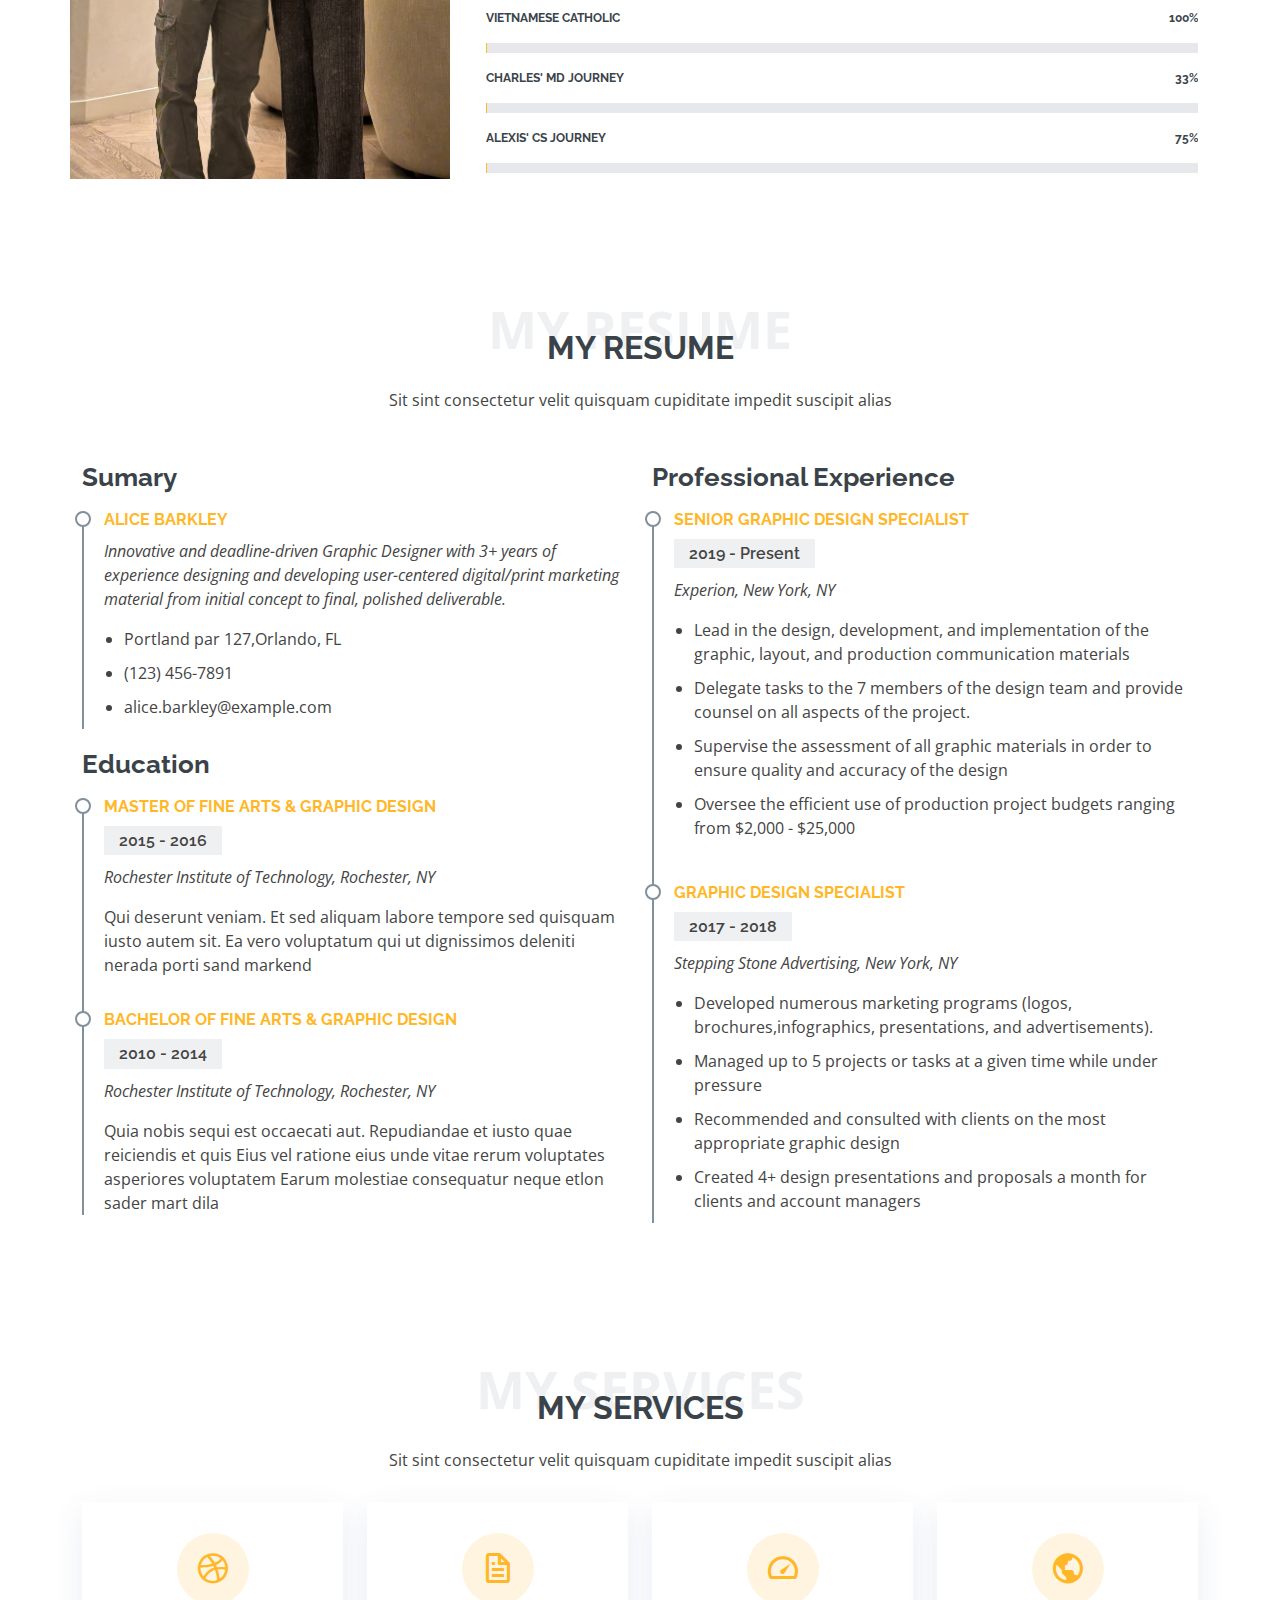
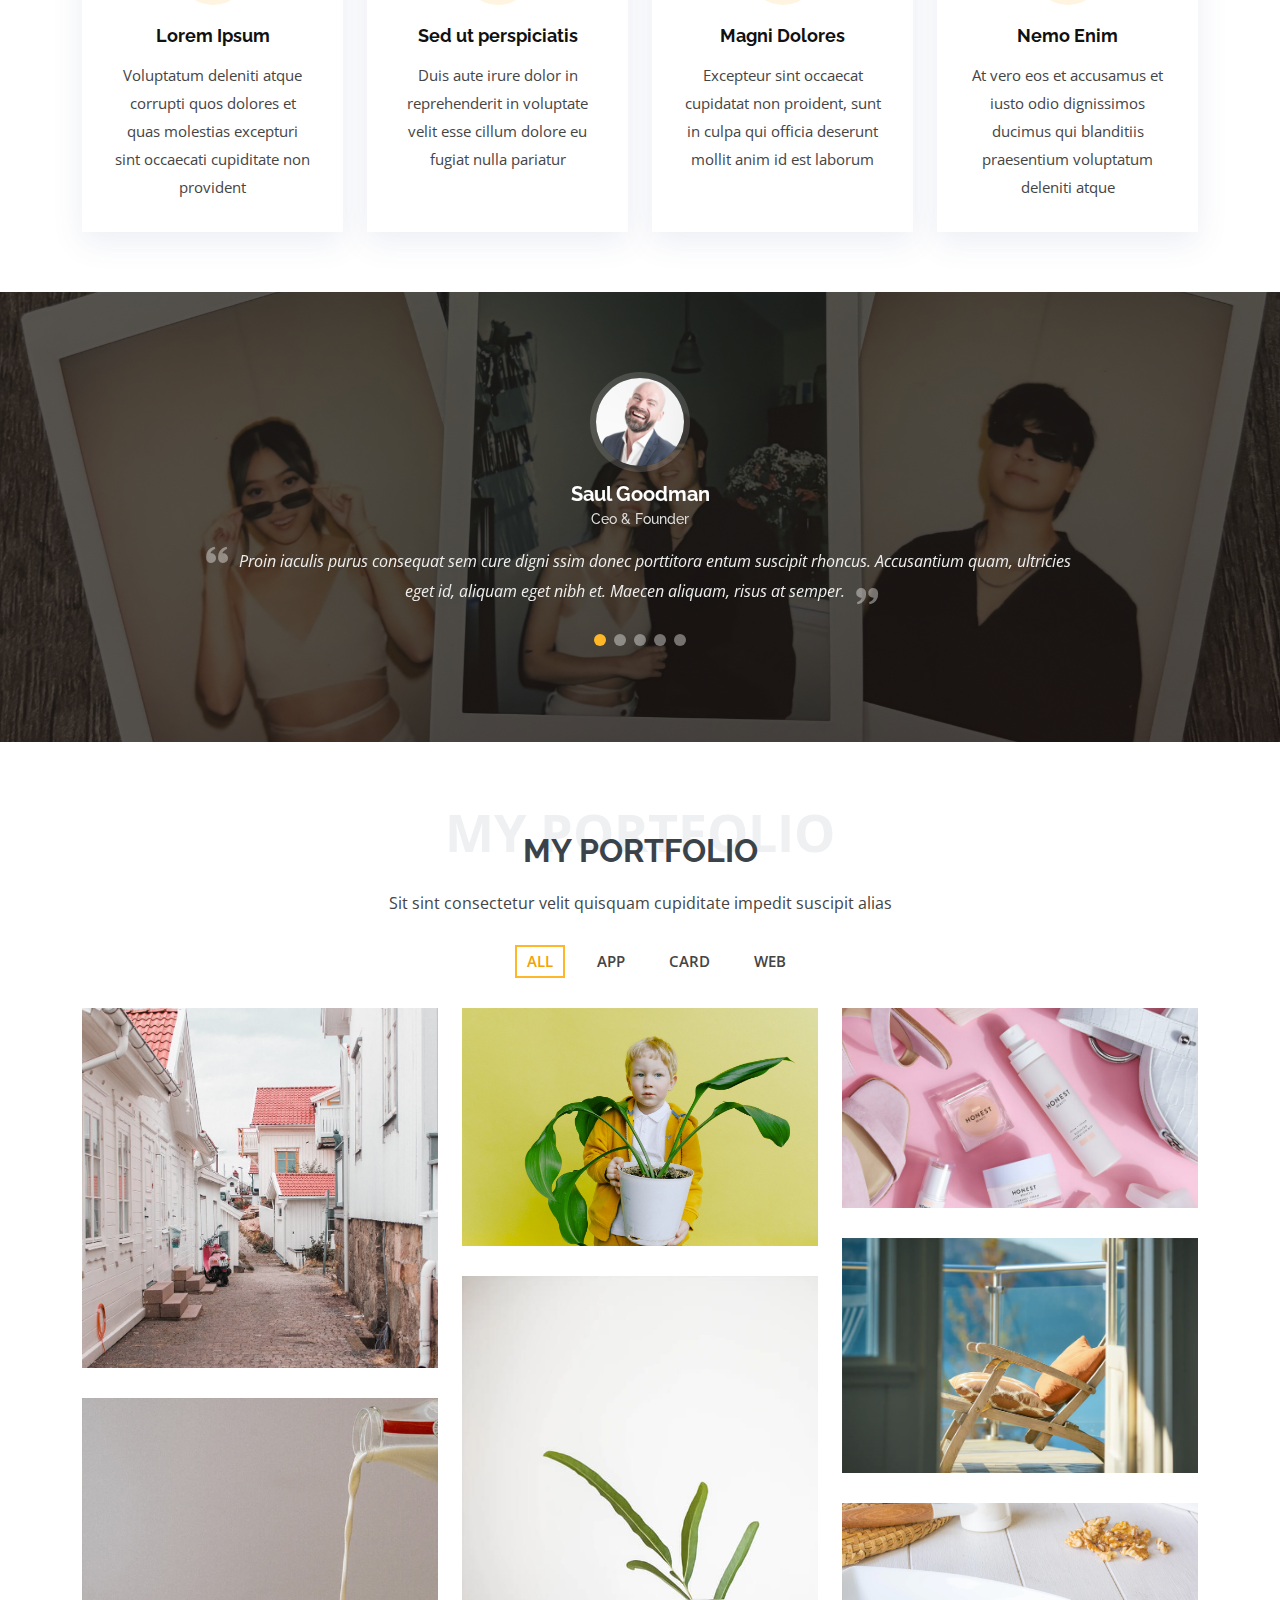
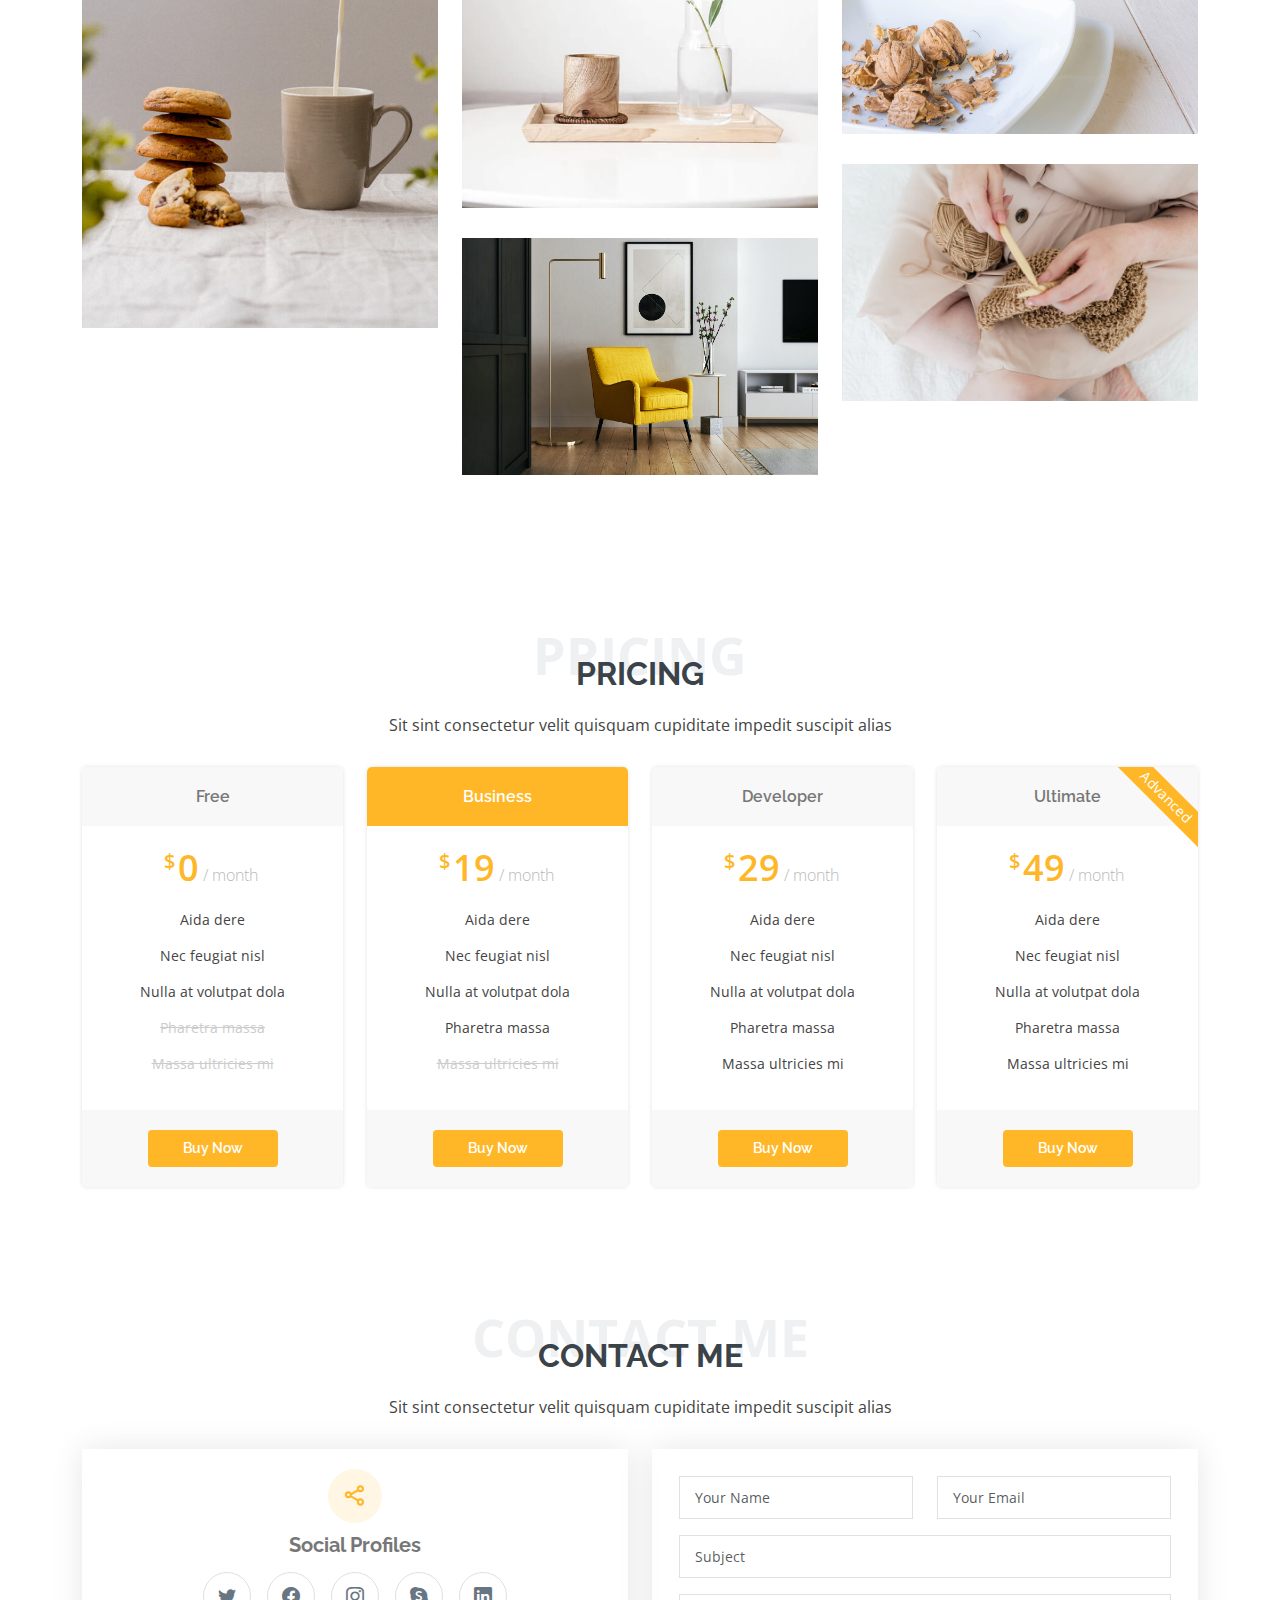
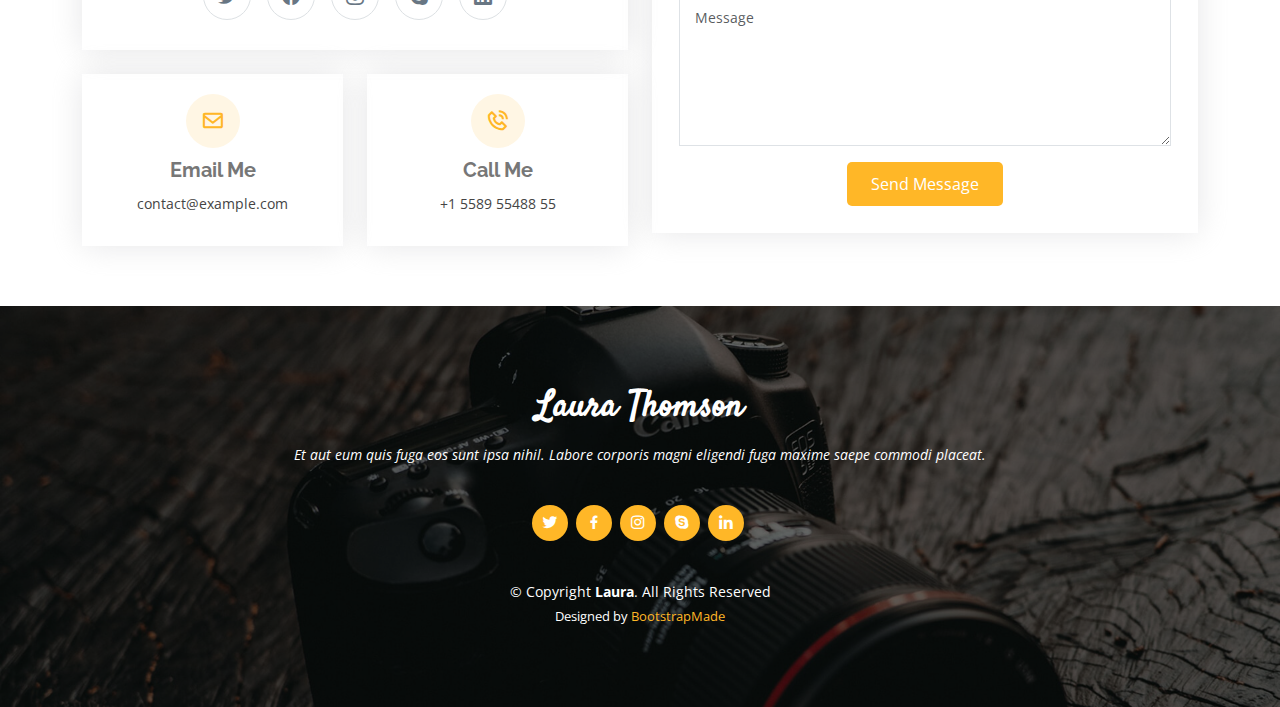
==== commit ef967ba0: "About us page finished" ====
--- a/index.html
+++ b/index.html
@@ -71,9 +71,9 @@
       <div class="container">
 
         <div class="section-title">
-          <span>About Me</span>
-          <h2>About Me</h2>
-          <p>Sit sint consectetur velit quisquam cupiditate impedit suscipit alias</p>
+          <span>All About Us</span>
+          <h2>All About Us</h2>
+          <p>Just a few fun facts that I have collected about us throughout this past year ;)</p>
         </div>
 
         <div class="row">
@@ -83,51 +83,51 @@
               <div class="row">
                 <div class="col-lg-6">
                   <ul>
-                    <li><i class="bi bi-chevron-right"></i> <strong>Name:</strong> <span>Laura Thomso</span></li>
-                    <li><i class="bi bi-chevron-right"></i> <strong>Website:</strong> <span>www.example.com</span></li>
-                    <li><i class="bi bi-chevron-right"></i> <strong>Phone:</strong> <span>+123 456 7890</span></li>
-                    <li><i class="bi bi-chevron-right"></i> <strong>City:</strong> <span>New York, USA</span></li>
+                    <li><i class="bi bi-chevron-right"></i> <strong>Name:</strong> <span>Charles Minh Hoang</span></li>
+                    <li><i class="bi bi-chevron-right"></i> <strong>AKA:</strong> <span>Chuck, Char, Charcoal, Chubs</span></li>
+                    <li><i class="bi bi-chevron-right"></i> <strong>Hometown:</strong> <span>Chattanooga, TN</span></li>
+                    <li><i class="bi bi-chevron-right"></i> <strong>Weaknesses:</strong> <span>Snores, messy eater</span></li>
                   </ul>
                 </div>
                 <div class="col-lg-6">
                   <ul>
-                    <li><i class="bi bi-chevron-right"></i> <strong>Age:</strong> <span>30</span></li>
-                    <li><i class="bi bi-chevron-right"></i> <strong>Degree:</strong> <span>Master</span></li>
-                    <li><i class="bi bi-chevron-right"></i> <strong>PhEmailone:</strong> <span>email@example.com</span></li>
-                    <li><i class="bi bi-chevron-right"></i> <strong>Freelance:</strong> <span>Available</span></li>
+                    <li><i class="bi bi-chevron-right"></i> <strong>Name:</strong> <span>Alexis Nichol Nguyen</span></li>
+                    <li><i class="bi bi-chevron-right"></i> <strong>AKA:</strong> <span>Lexi, Passenger/Pillow Princess</span></li>
+                    <li><i class="bi bi-chevron-right"></i> <strong>Hometown:</strong> <span>Portland, OR</span></li>
+                    <li><i class="bi bi-chevron-right"></i> <strong>Weaknesses:</strong> <span>Always shleepy, 5'2"</span></li>
                   </ul>
                 </div>
               </div>
               <div class="row mt-n4">
                 <div class="col-md-6 mt-5 d-md-flex align-items-md-stretch">
                   <div class="count-box">
-                    <i class="bi bi-emoji-smile" style="color: #20b38e;"></i>
-                    <span data-purecounter-start="0" data-purecounter-end="232" data-purecounter-duration="1" class="purecounter"></span>
-                    <p><strong>Happy Clients</strong> consequuntur voluptas nostrum aliquid ipsam architecto ut.</p>
+                    <i class="bi bi-globe-americas" style="color: #81c370;"></i>
+                    <span data-purecounter-start="0" data-purecounter-end="821" data-purecounter-duration="1" class="purecounter"></span>
+                    <p><strong>Miles between us</strong> from your apartment in LA to my house in Portland.</p>
                   </div>
                 </div>
 
                 <div class="col-md-6 mt-5 d-md-flex align-items-md-stretch">
                   <div class="count-box">
-                    <i class="bi bi-journal-richtextr" style="color: #8a1ac2;"></i>
-                    <span data-purecounter-start="0" data-purecounter-end="521" data-purecounter-duration="1" class="purecounter"></span>
-                    <p><strong>Projects</strong> adipisci atque cum quia aspernatur totam laudantium et quia dere tan</p>
+                    <i class="bi bi-calendar3" style="color: #c21a1a;"></i>
+                    <span data-purecounter-start="0" data-purecounter-end="39" data-purecounter-duration="1" class="purecounter"></span>
+                    <p><strong>Days</strong> that we have gotten to physically spend time together.</p>
                   </div>
                 </div>
 
                 <div class="col-md-6 mt-5 d-md-flex align-items-md-stretch">
                   <div class="count-box">
-                    <i class="bi bi-clock" style="color: #2cbdee;"></i>
-                    <span data-purecounter-start="0" data-purecounter-end="18" data-purecounter-duration="1" class="purecounter"></span>
-                    <p><strong>Years of experience</strong> aut commodi quaerat modi aliquam nam ducimus aut voluptate non vel</p>
+                    <i class="bi bi-envelope-heart" style="color: #ffb4ee;"></i>
+                    <span data-purecounter-start="0" data-purecounter-end="23" data-purecounter-duration="1" class="purecounter"></span>
+                    <p><strong>Anniversary letters sent</strong> plus all the extras and little gifts that were received (and lost) through the mail.</p>
                   </div>
                 </div>
 
                 <div class="col-md-6 mt-5 d-md-flex align-items-md-stretch">
                   <div class="count-box">
-                    <i class="bi bi-award" style="color: #ffb459;"></i>
-                    <span data-purecounter-start="0" data-purecounter-end="16" data-purecounter-duration="1" class="purecounter"></span>
-                    <p><strong>Awards</strong> rerum asperiores dolor alias quo reprehenderit eum et nemo pad der</p>
+                    <i class="bi bi-airplane" style="color: #8ab4eb;"></i>
+                    <span data-purecounter-start="0" data-purecounter-end="6" data-purecounter-duration="1" class="purecounter"></span>
+                    <p><strong>Total trips</strong> so far to see each other. Can't wait for the ones to come!</p>
                   </div>
                 </div>
               </div>
@@ -135,21 +135,21 @@
 
             <div class="skills-content ps-lg-4">
               <div class="progress">
-                <span class="skill">HTML <i class="val">100%</i></span>
+                <span class="skill">Vietnamese Catholic<i class="val">100%</i></span>
                 <div class="progress-bar-wrap">
                   <div class="progress-bar" role="progressbar" aria-valuenow="100" aria-valuemin="0" aria-valuemax="100"></div>
                 </div>
               </div>
 
               <div class="progress">
-                <span class="skill">CSS <i class="val">90%</i></span>
+                <span class="skill">Charles' MD Journey<i class="val">33%</i></span>
                 <div class="progress-bar-wrap">
-                  <div class="progress-bar" role="progressbar" aria-valuenow="90" aria-valuemin="0" aria-valuemax="100"></div>
+                  <div class="progress-bar" role="progressbar" aria-valuenow="33" aria-valuemin="0" aria-valuemax="100"></div>
                 </div>
               </div>
 
               <div class="progress">
-                <span class="skill">JavaScript <i class="val">75%</i></span>
+                <span class="skill">Alexis' CS Journey<i class="val">75%</i></span>
                 <div class="progress-bar-wrap">
                   <div class="progress-bar" role="progressbar" aria-valuenow="75" aria-valuemin="0" aria-valuemax="100"></div>
                 </div>
--- a/assets/css/style.css
+++ b/assets/css/style.css
@@ -602,7 +602,7 @@
 }
 
 .about .image {
-  background: url("../img/me.jpg") center center no-repeat;
+  background: url("../img/us.jpg") center center no-repeat;
   background-size: cover;
   min-height: 500px;
 }
@@ -765,7 +765,7 @@
 --------------------------------------------------------------*/
 .testimonials {
   padding: 80px 0;
-  background: url("../img/testimonials-bg.jpg") no-repeat;
+  background: url("../img/polaroid.jpg") no-repeat;
   background-position: center center;
   background-size: cover;
   position: relative;
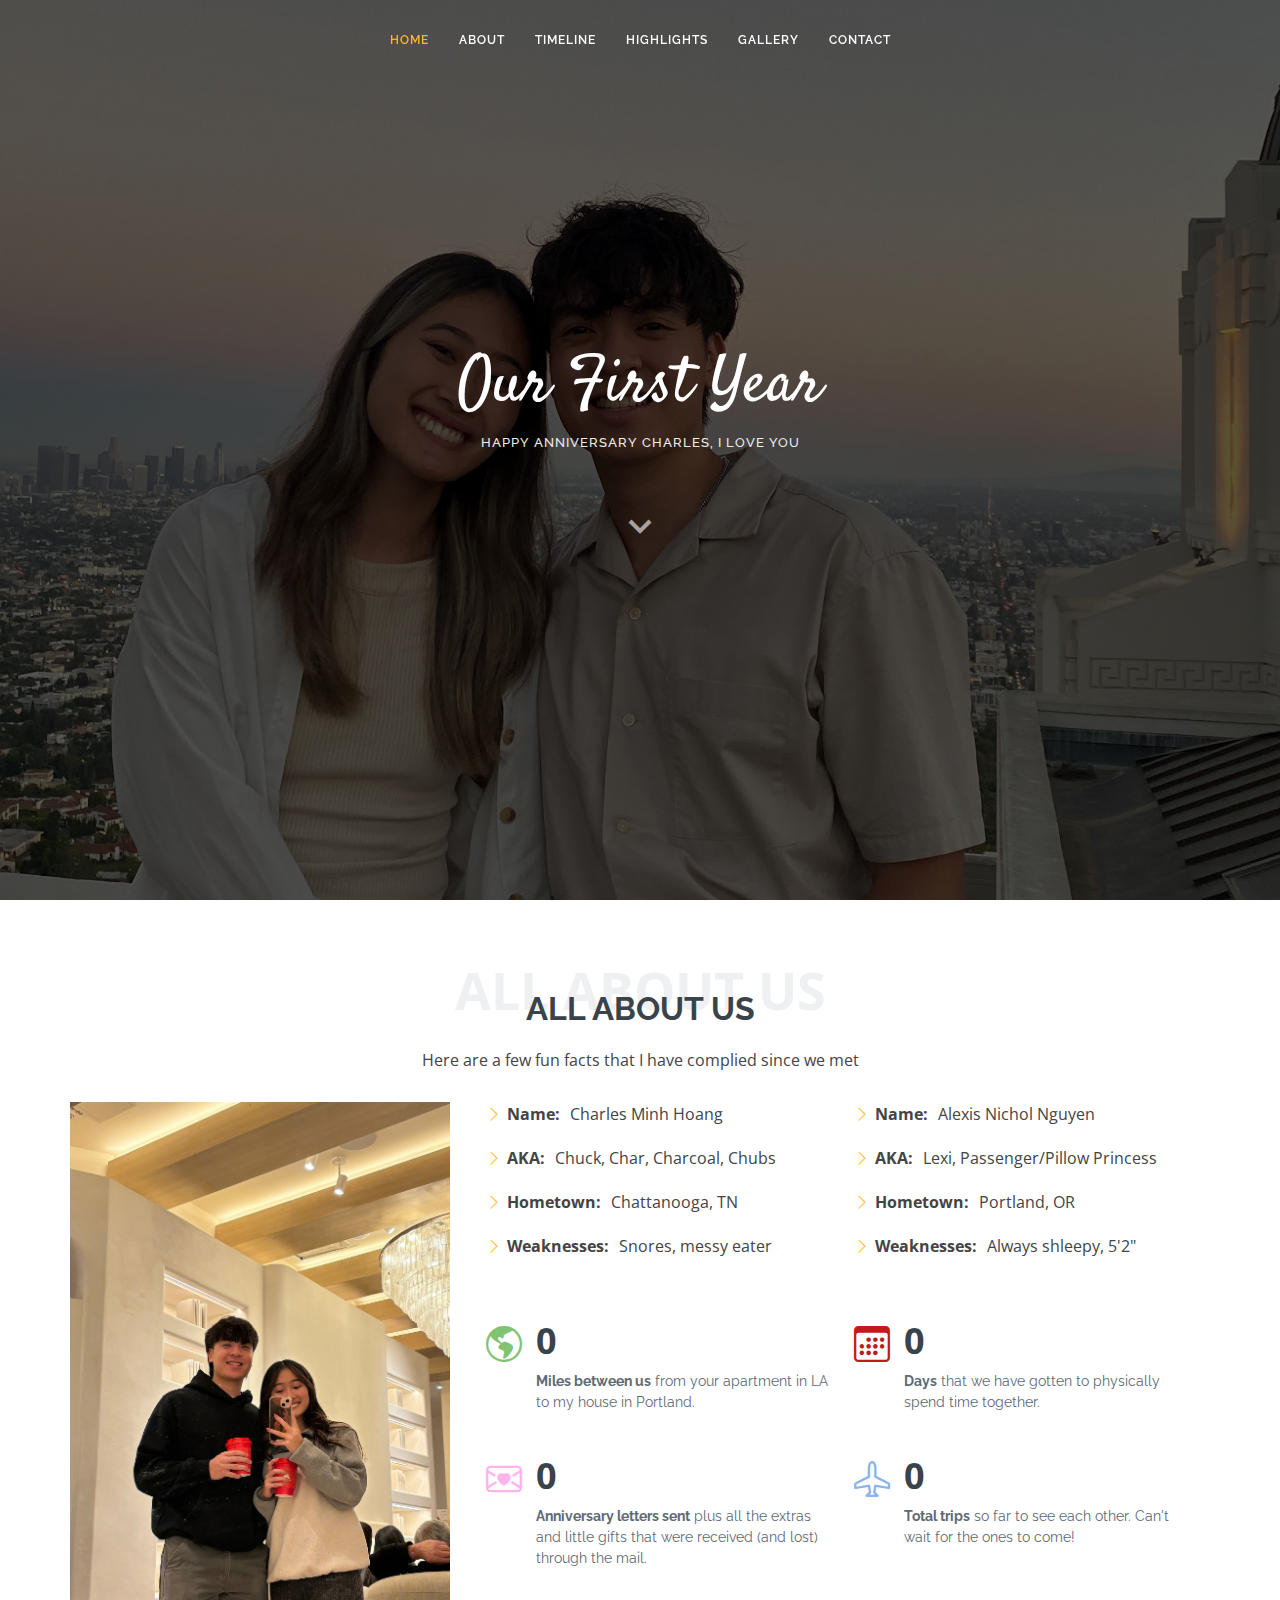
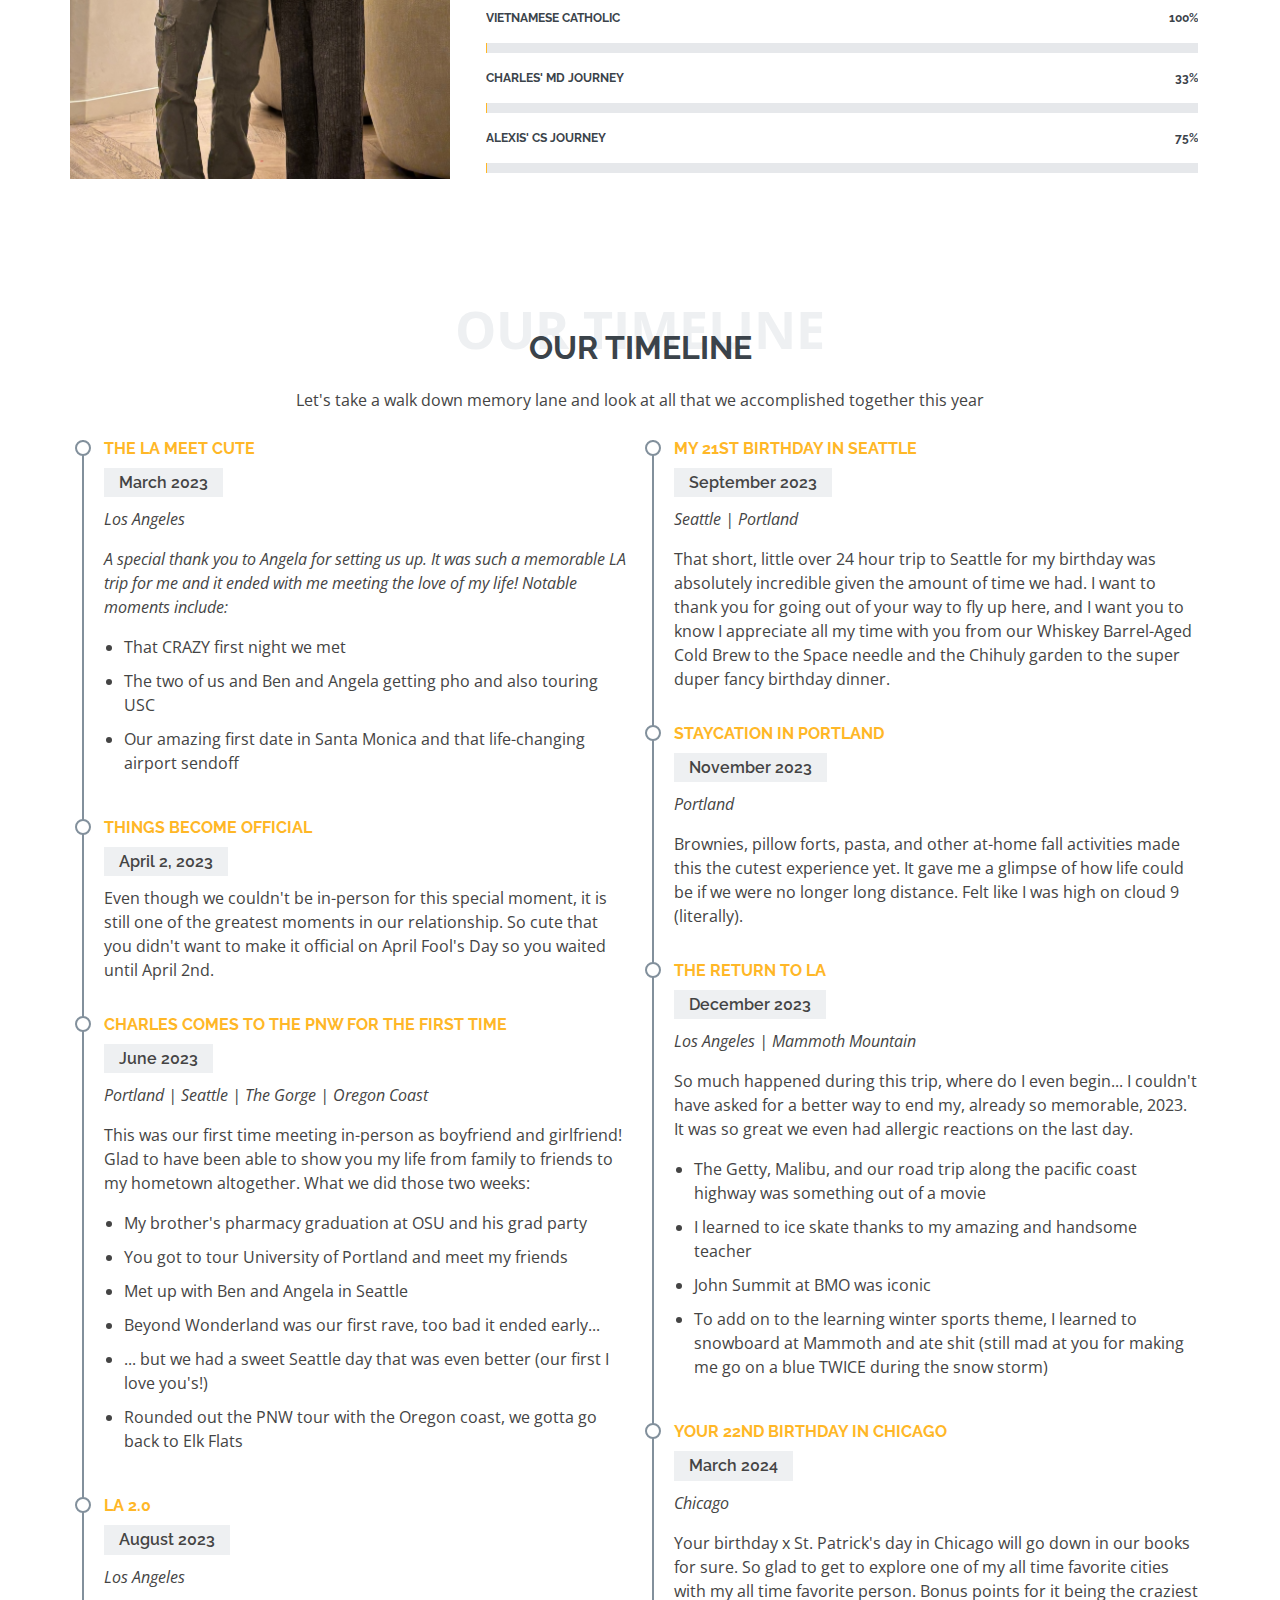
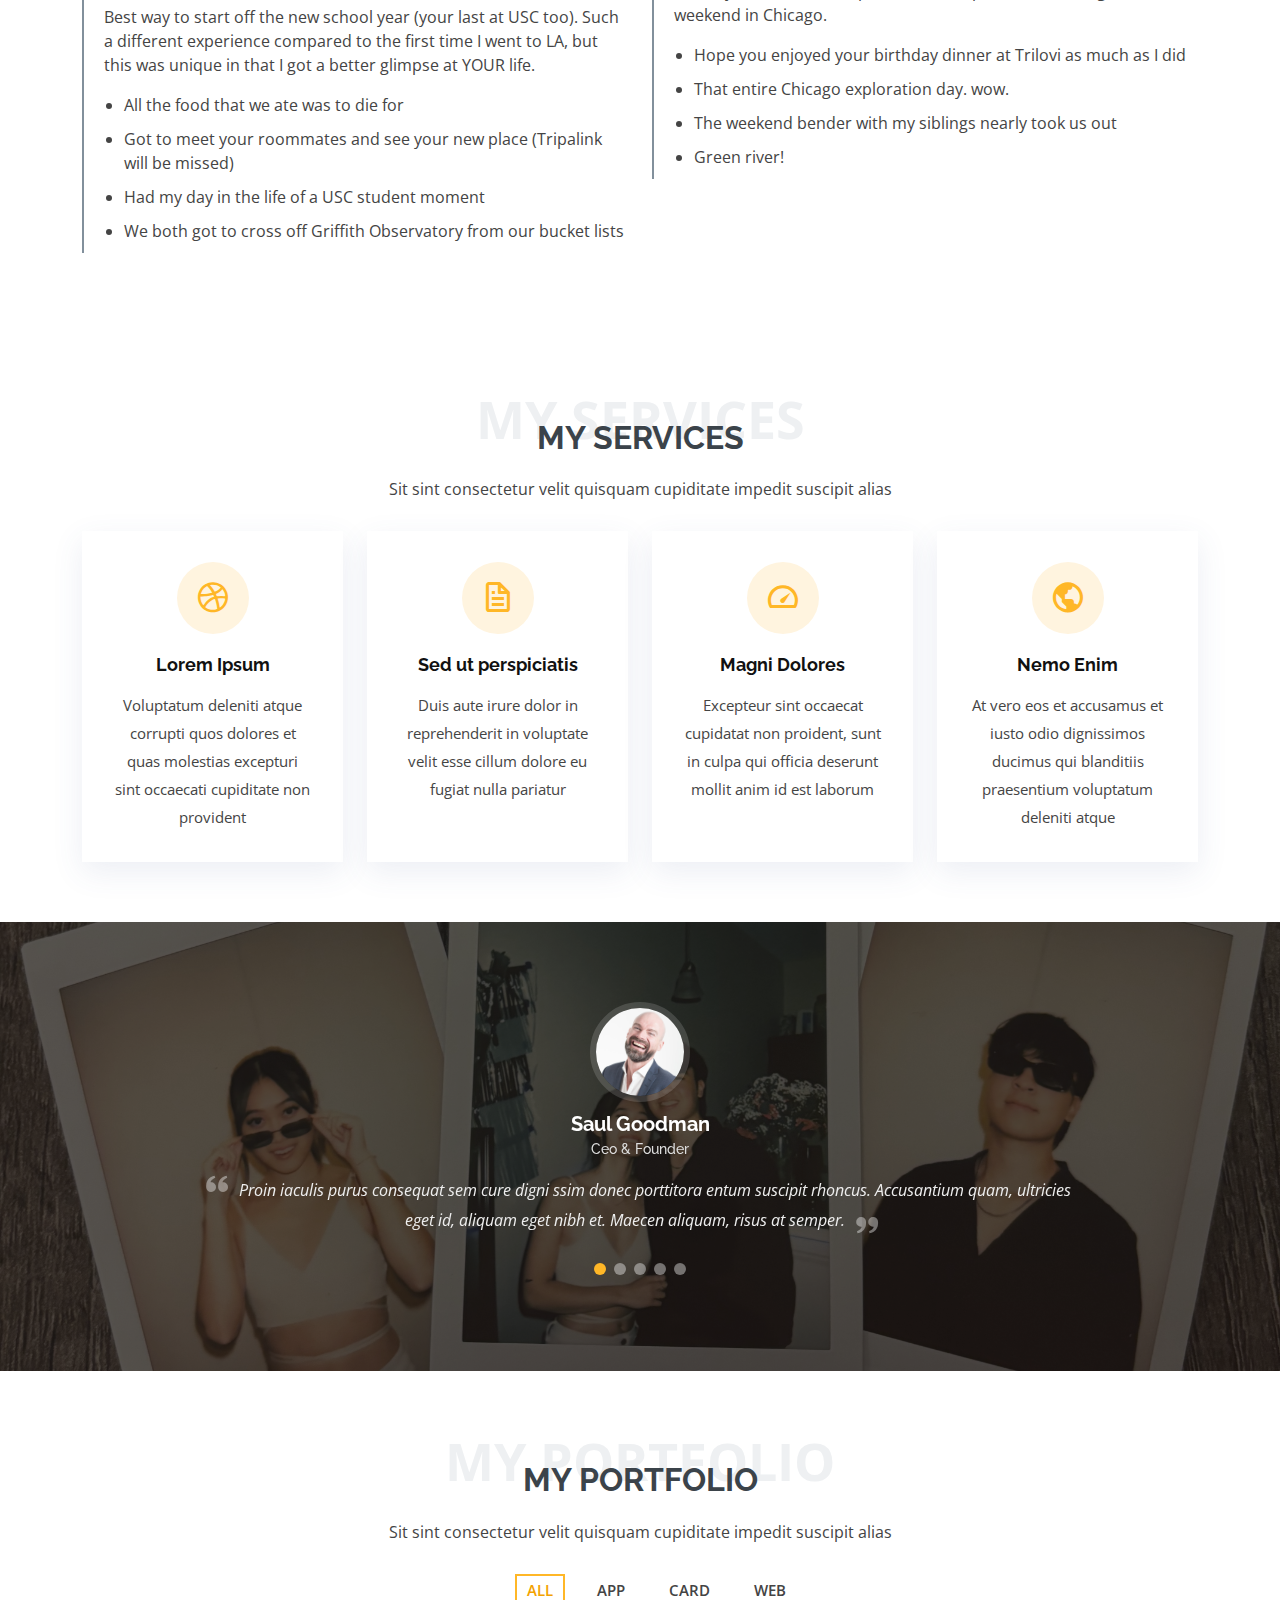
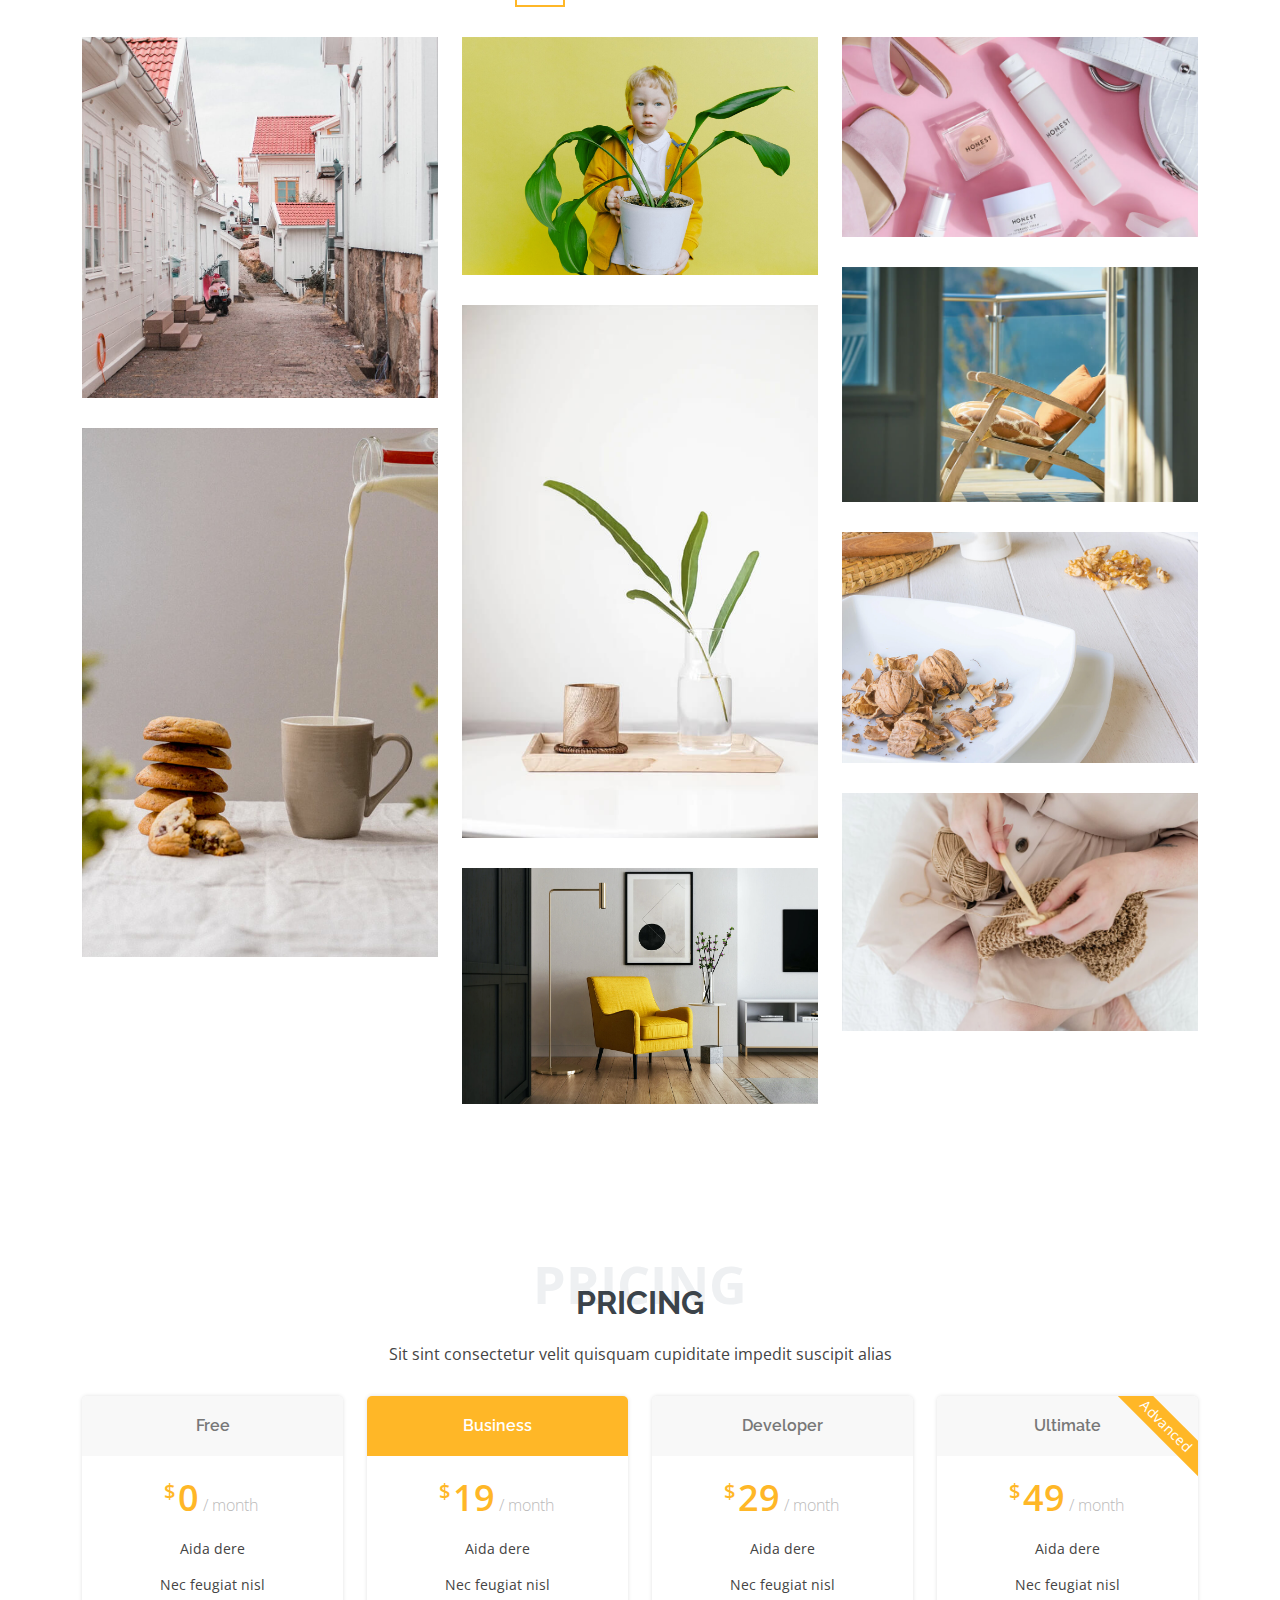
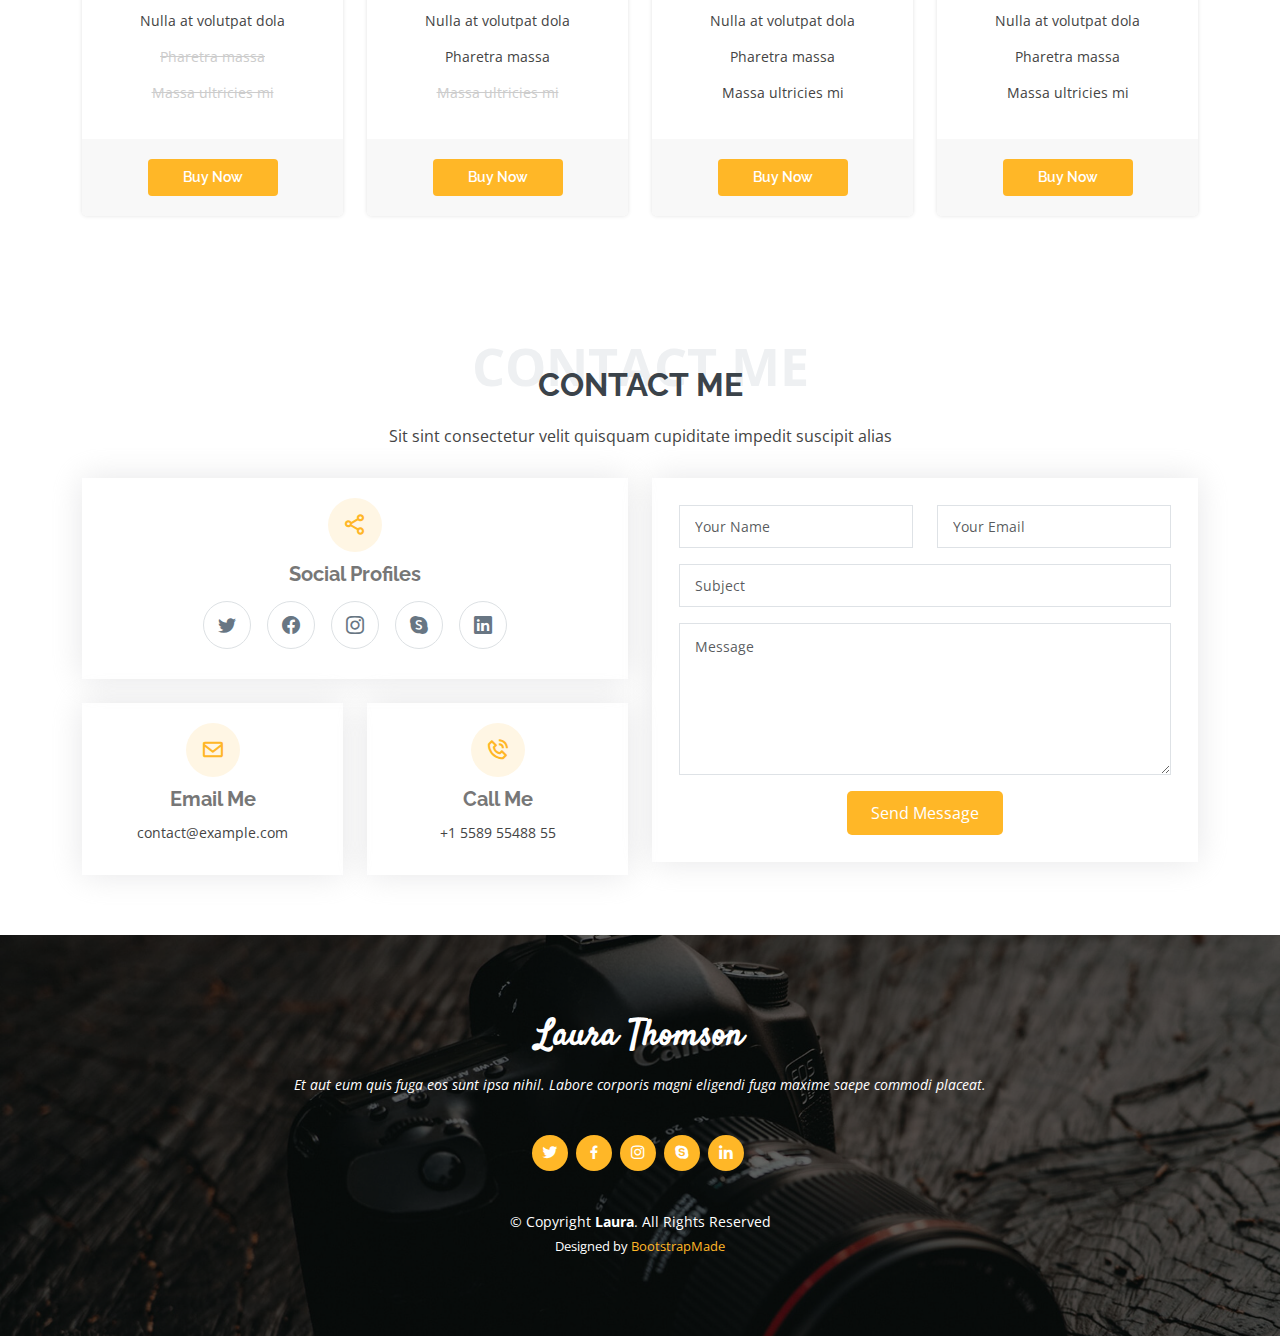
==== commit 8e8dafed: "Timeline part finished" ====
--- a/index.html
+++ b/index.html
@@ -73,7 +73,7 @@
         <div class="section-title">
           <span>All About Us</span>
           <h2>All About Us</h2>
-          <p>Just a few fun facts that I have collected about us throughout this past year ;)</p>
+          <p>Here are a few fun facts that I have complied since we met</p>
         </div>
 
         <div class="row">
@@ -167,69 +167,132 @@
       <div class="container">
 
         <div class="section-title">
-          <span>My Resume</span>
-          <h2>My Resume</h2>
-          <p>Sit sint consectetur velit quisquam cupiditate impedit suscipit alias</p>
+          <span>Our Timeline</span>
+          <h2>Our Timeline</h2>
+          <p>Let's take a walk down memory lane and look at all that we accomplished together this year</p>
         </div>
 
         <div class="row">
+
+
           <div class="col-lg-6">
-            <h3 class="resume-title">Sumary</h3>
-            <div class="resume-item pb-0">
-              <h4>Alice Barkley</h4>
-              <p><em>Innovative and deadline-driven Graphic Designer with 3+ years of experience designing and developing user-centered digital/print marketing material from initial concept to final, polished deliverable.</em></p>
+
+            <div class="resume-item">
+              <h4>The LA meet cute</h4>
+              <h5>March 2023</h5>
+              <p><em>Los Angeles</em></p>
+              <p><em>A special thank you to Angela for setting us up. It was such a memorable LA trip for me and it ended with me meeting the 
+                love of my life! Notable moments include: </em></p>
               <p>
               <ul>
-                <li>Portland par 127,Orlando, FL</li>
-                <li>(123) 456-7891</li>
-                <li>alice.barkley@example.com</li>
+                <li>That CRAZY first night we met</li>
+                <li>The two of us and Ben and Angela getting pho and also touring USC</li>
+                <li>Our amazing first date in Santa Monica and that life-changing airport sendoff</li>
               </ul>
               </p>
             </div>
 
-            <h3 class="resume-title">Education</h3>
             <div class="resume-item">
-              <h4>Master of Fine Arts &amp; Graphic Design</h4>
-              <h5>2015 - 2016</h5>
-              <p><em>Rochester Institute of Technology, Rochester, NY</em></p>
-              <p>Qui deserunt veniam. Et sed aliquam labore tempore sed quisquam iusto autem sit. Ea vero voluptatum qui ut dignissimos deleniti nerada porti sand markend</p>
-            </div>
+              <h4>Things become official</h4>
+              <h5>April 2, 2023</h5>
+              <p>Even though we couldn't be in-person for this special moment, it is still one of the greatest moments in our relationship. 
+                So cute that you didn't want to make it official on April Fool's Day so you waited until April 2nd.</p>
+            </div>
+
             <div class="resume-item">
-              <h4>Bachelor of Fine Arts &amp; Graphic Design</h4>
-              <h5>2010 - 2014</h5>
-              <p><em>Rochester Institute of Technology, Rochester, NY</em></p>
-              <p>Quia nobis sequi est occaecati aut. Repudiandae et iusto quae reiciendis et quis Eius vel ratione eius unde vitae rerum voluptates asperiores voluptatem Earum molestiae consequatur neque etlon sader mart dila</p>
-            </div>
-          </div>
+              <h4>Charles comes to the PNW for the first time</h4>
+              <h5>June 2023</h5>
+              <p><em>Portland | Seattle | The Gorge | Oregon Coast</em></p>
+              <p>This was our first time meeting in-person as boyfriend and girlfriend! Glad to have been able to show you my life from 
+                family to friends to my hometown altogether. What we did those two weeks:</p>
+              <p>
+              <ul>
+                <li>My brother's pharmacy graduation at OSU and his grad party</li>
+                <li>You got to tour University of Portland and meet my friends</li>
+                <li>Met up with Ben and Angela in Seattle</li>
+                <li>Beyond Wonderland was our first rave, too bad it ended early...</li>
+                <li>... but we had a sweet Seattle day that was even better (our first I love you's!)</li>
+                <li>Rounded out the PNW tour with the Oregon coast, we gotta go back to Elk Flats</li>
+              </ul>
+              </p>
+            </div>
+
+            <div class="resume-item">
+              <h4>LA 2.0</h4>
+              <h5>August 2023</h5>
+              <p><em>Los Angeles</em></p>
+              <p>Best way to start off the new school year (your last at USC too). Such a different experience compared to the first time
+                I went to LA, but this was unique in that I got a better glimpse at YOUR life.</p>
+              <p>
+              <ul>
+                <li>All the food that we ate was to die for</li>
+                <li>Got to meet your roommates and see your new place (Tripalink will be missed)</li>
+                <li>Had my day in the life of a USC student moment</li>
+                <li>We both got to cross off Griffith Observatory from our bucket lists</li>
+              </ul>
+              </p>
+            </div>
+
+          </div>
+
+
           <div class="col-lg-6">
-            <h3 class="resume-title">Professional Experience</h3>
+
             <div class="resume-item">
-              <h4>Senior graphic design specialist</h4>
-              <h5>2019 - Present</h5>
-              <p><em>Experion, New York, NY </em></p>
+              <h4>My 21st Birthday in Seattle</h4>
+              <h5>September 2023</h5>
+              <p><em>Seattle | Portland</em></p>
+              <p>That short, little over 24 hour trip to Seattle for my birthday was absolutely incredible given the amount of
+                time we had. I want to thank you for going out of your way to fly up here, and I want you to know I appreciate 
+                all my time with you from our Whiskey Barrel-Aged Cold Brew to the Space needle and the Chihuly garden 
+                to the super duper fancy birthday dinner.</p>
+            </div>
+
+            <div class="resume-item">
+              <h4>Staycation in Portland</h4>
+              <h5>November 2023</h5>
+              <p><em>Portland</em></p>
+              <p>Brownies, pillow forts, pasta, and other at-home fall activities made this the cutest experience yet. It gave me 
+                a glimpse of how life could be if we were no longer long distance. Felt like I was high on cloud 9 (literally).</p>
+            </div>
+
+            <div class="resume-item">
+              <h4>The return to LA</h4>
+              <h5>December 2023</h5>
+              <p><em>Los Angeles | Mammoth Mountain</em></p>
+              <p>So much happened during this trip, where do I even begin... I couldn't have asked for a better way to end 
+                my, already so memorable, 2023. It was so great we even had allergic reactions on the last day.
+              </p>
               <p>
               <ul>
-                <li>Lead in the design, development, and implementation of the graphic, layout, and production communication materials</li>
-                <li>Delegate tasks to the 7 members of the design team and provide counsel on all aspects of the project. </li>
-                <li>Supervise the assessment of all graphic materials in order to ensure quality and accuracy of the design</li>
-                <li>Oversee the efficient use of production project budgets ranging from $2,000 - $25,000</li>
+                <li>The Getty, Malibu, and our road trip along the pacific coast highway was something out of a movie</li>
+                <li>I learned to ice skate thanks to my amazing and handsome teacher</li>
+                <li>John Summit at BMO was iconic</li>
+                <li>To add on to the learning winter sports theme, I learned to snowboard at Mammoth and ate shit (still mad at you for 
+                  making me go on a blue TWICE during the snow storm)</li>
               </ul>
               </p>
             </div>
+
             <div class="resume-item">
-              <h4>Graphic design specialist</h4>
-              <h5>2017 - 2018</h5>
-              <p><em>Stepping Stone Advertising, New York, NY</em></p>
+              <h4>Your 22nd Birthday in Chicago</h4>
+              <h5>March 2024</h5>
+              <p><em>Chicago</em></p>
+              <p>Your birthday x St. Patrick's day in Chicago will go down in our books for sure. So glad to get to explore one of my all time 
+                favorite cities with my all time favorite person. Bonus points for it being the craziest weekend in Chicago.</p>
               <p>
               <ul>
-                <li>Developed numerous marketing programs (logos, brochures,infographics, presentations, and advertisements).</li>
-                <li>Managed up to 5 projects or tasks at a given time while under pressure</li>
-                <li>Recommended and consulted with clients on the most appropriate graphic design</li>
-                <li>Created 4+ design presentations and proposals a month for clients and account managers</li>
+                <li>Hope you enjoyed your birthday dinner at Trilovi as much as I did</li>
+                <li>That entire Chicago exploration day. wow.</li>
+                <li>The weekend bender with my siblings nearly took us out</li>
+                <li>Green river!</li>
               </ul>
               </p>
             </div>
-          </div>
+
+          </div>
+
+
         </div>
 
       </div>
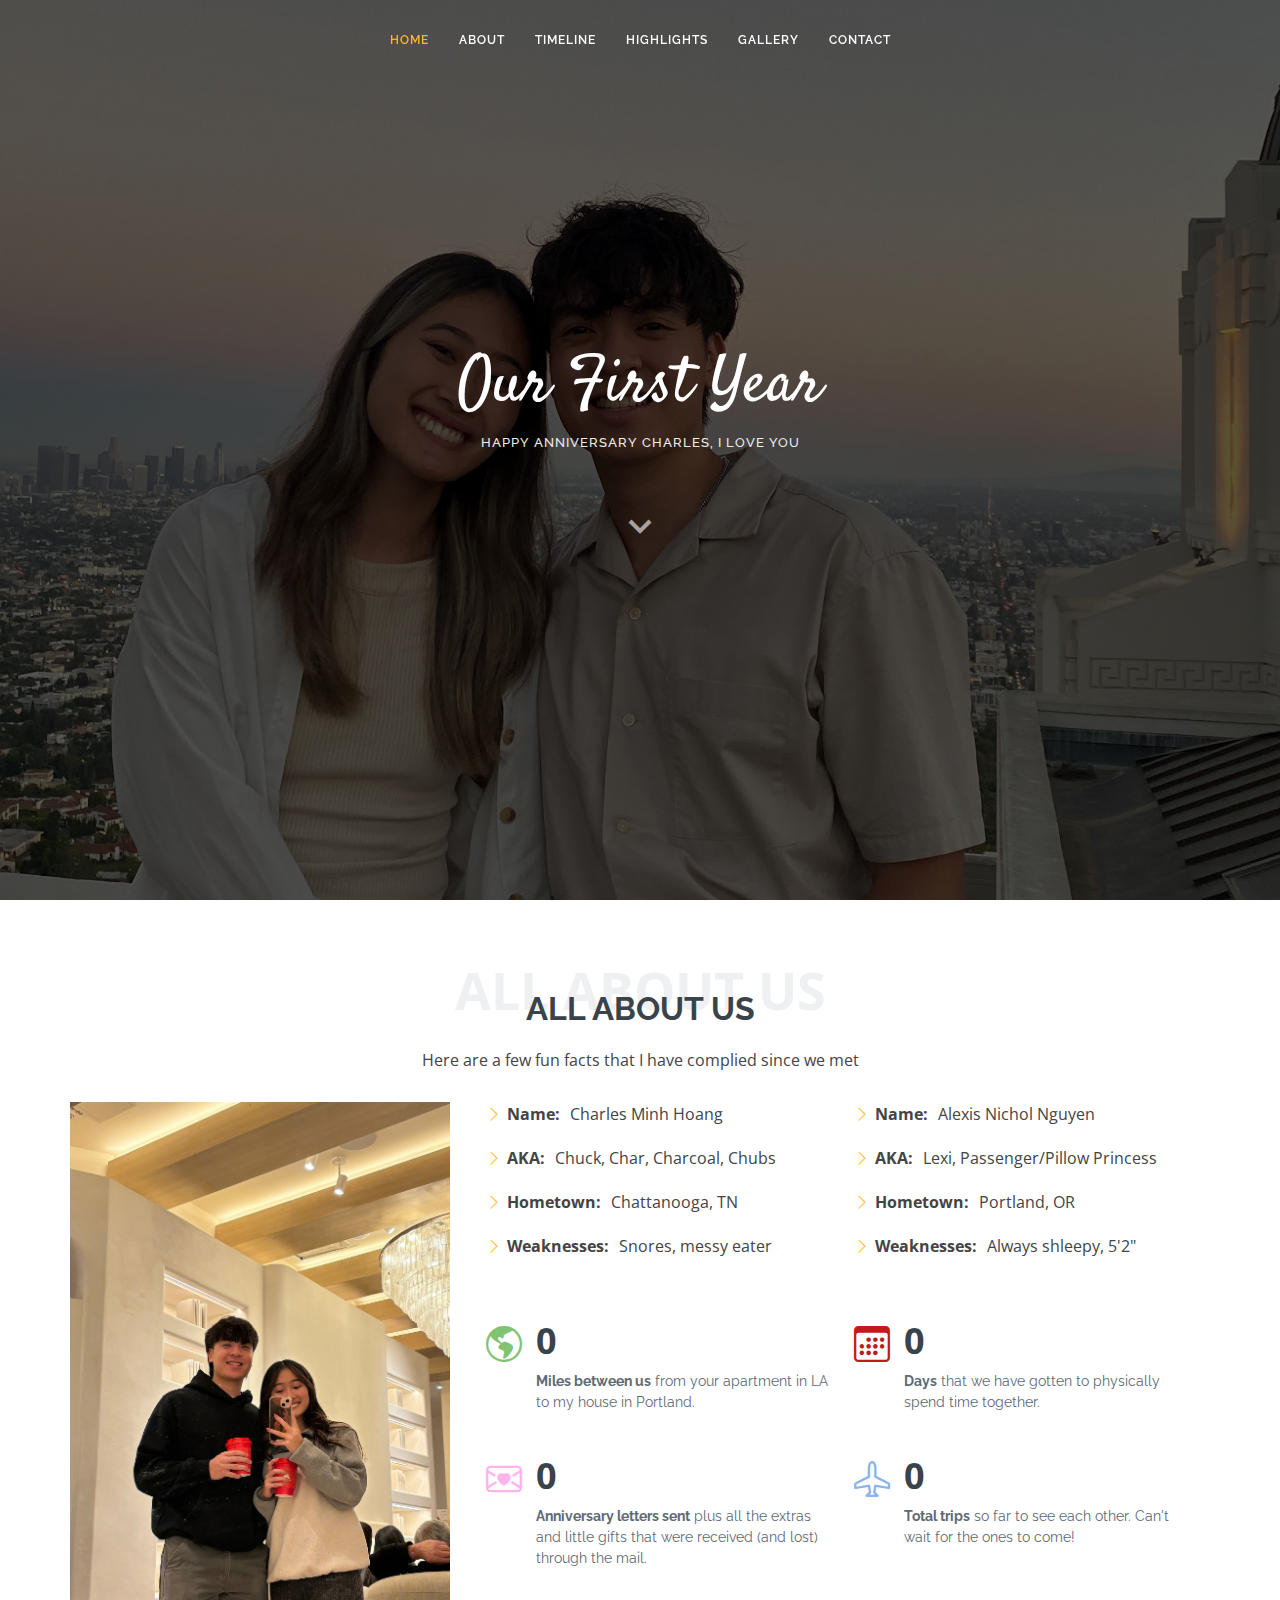
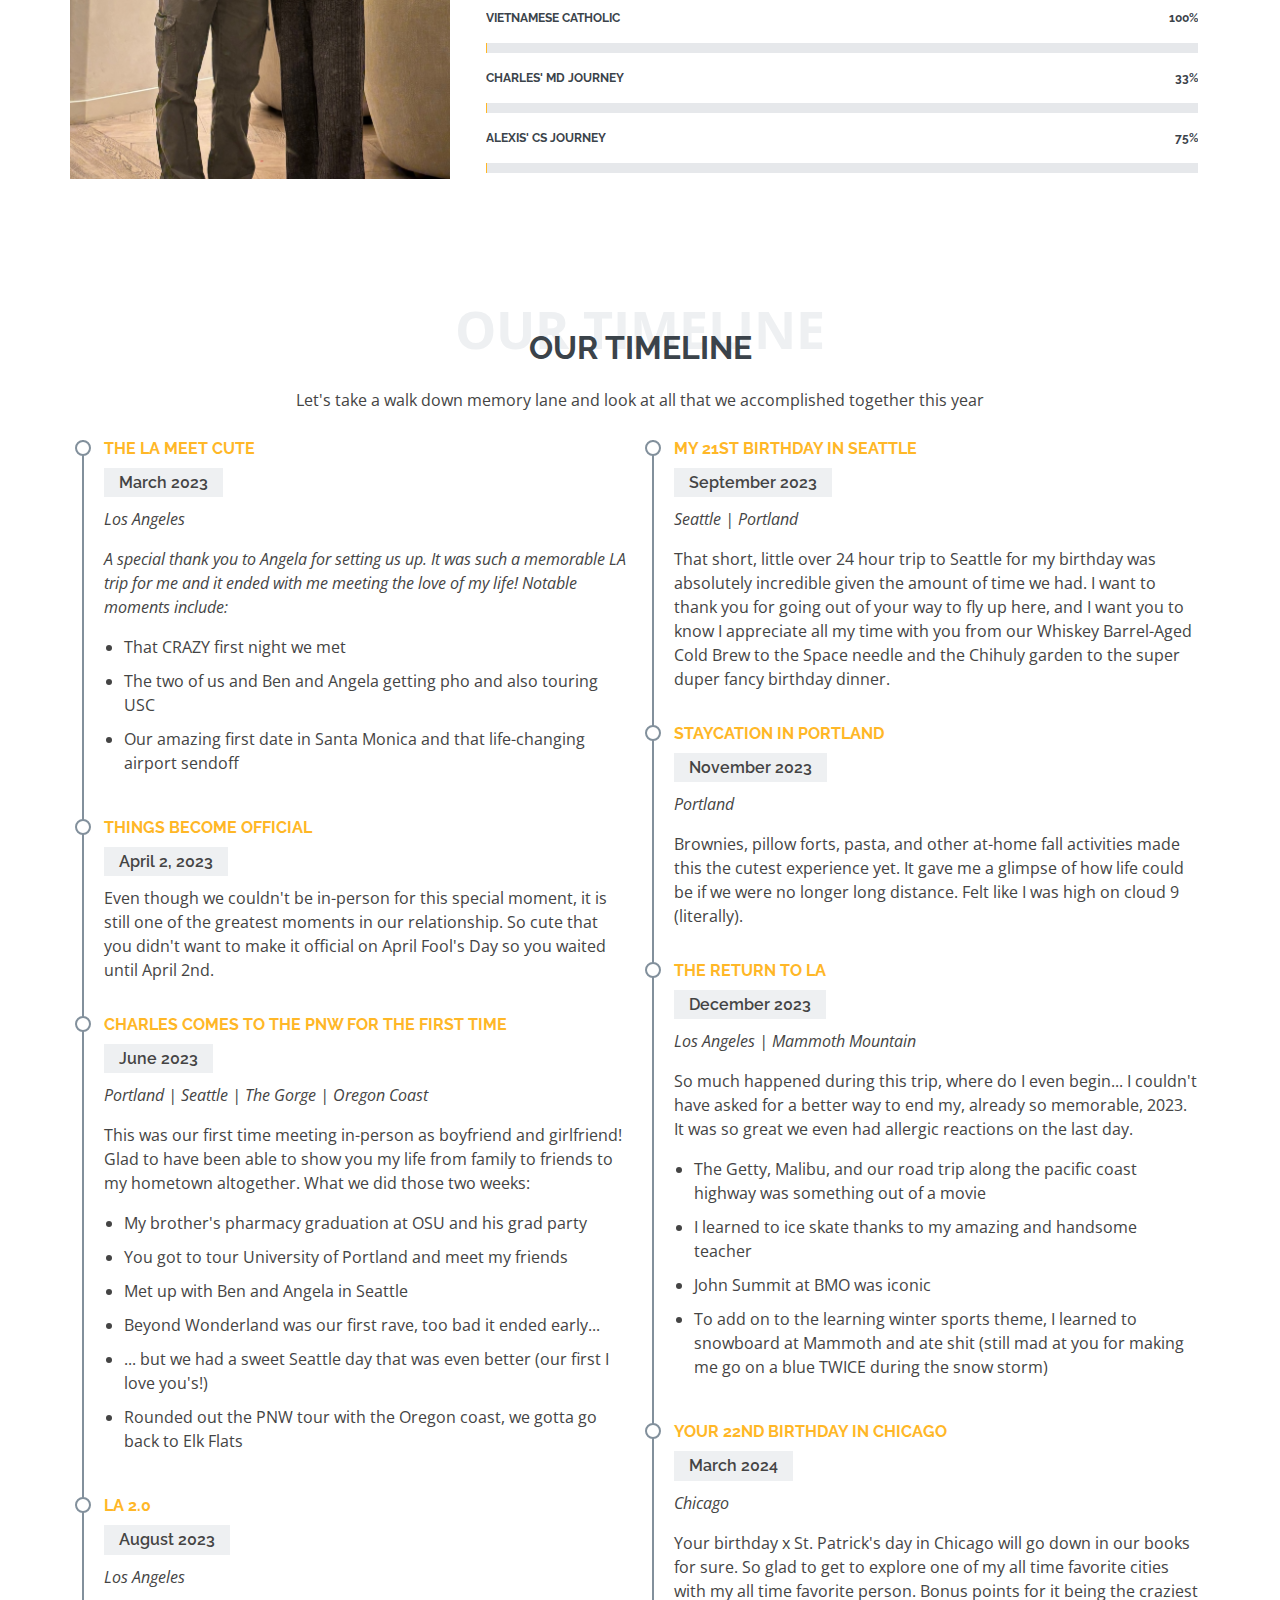
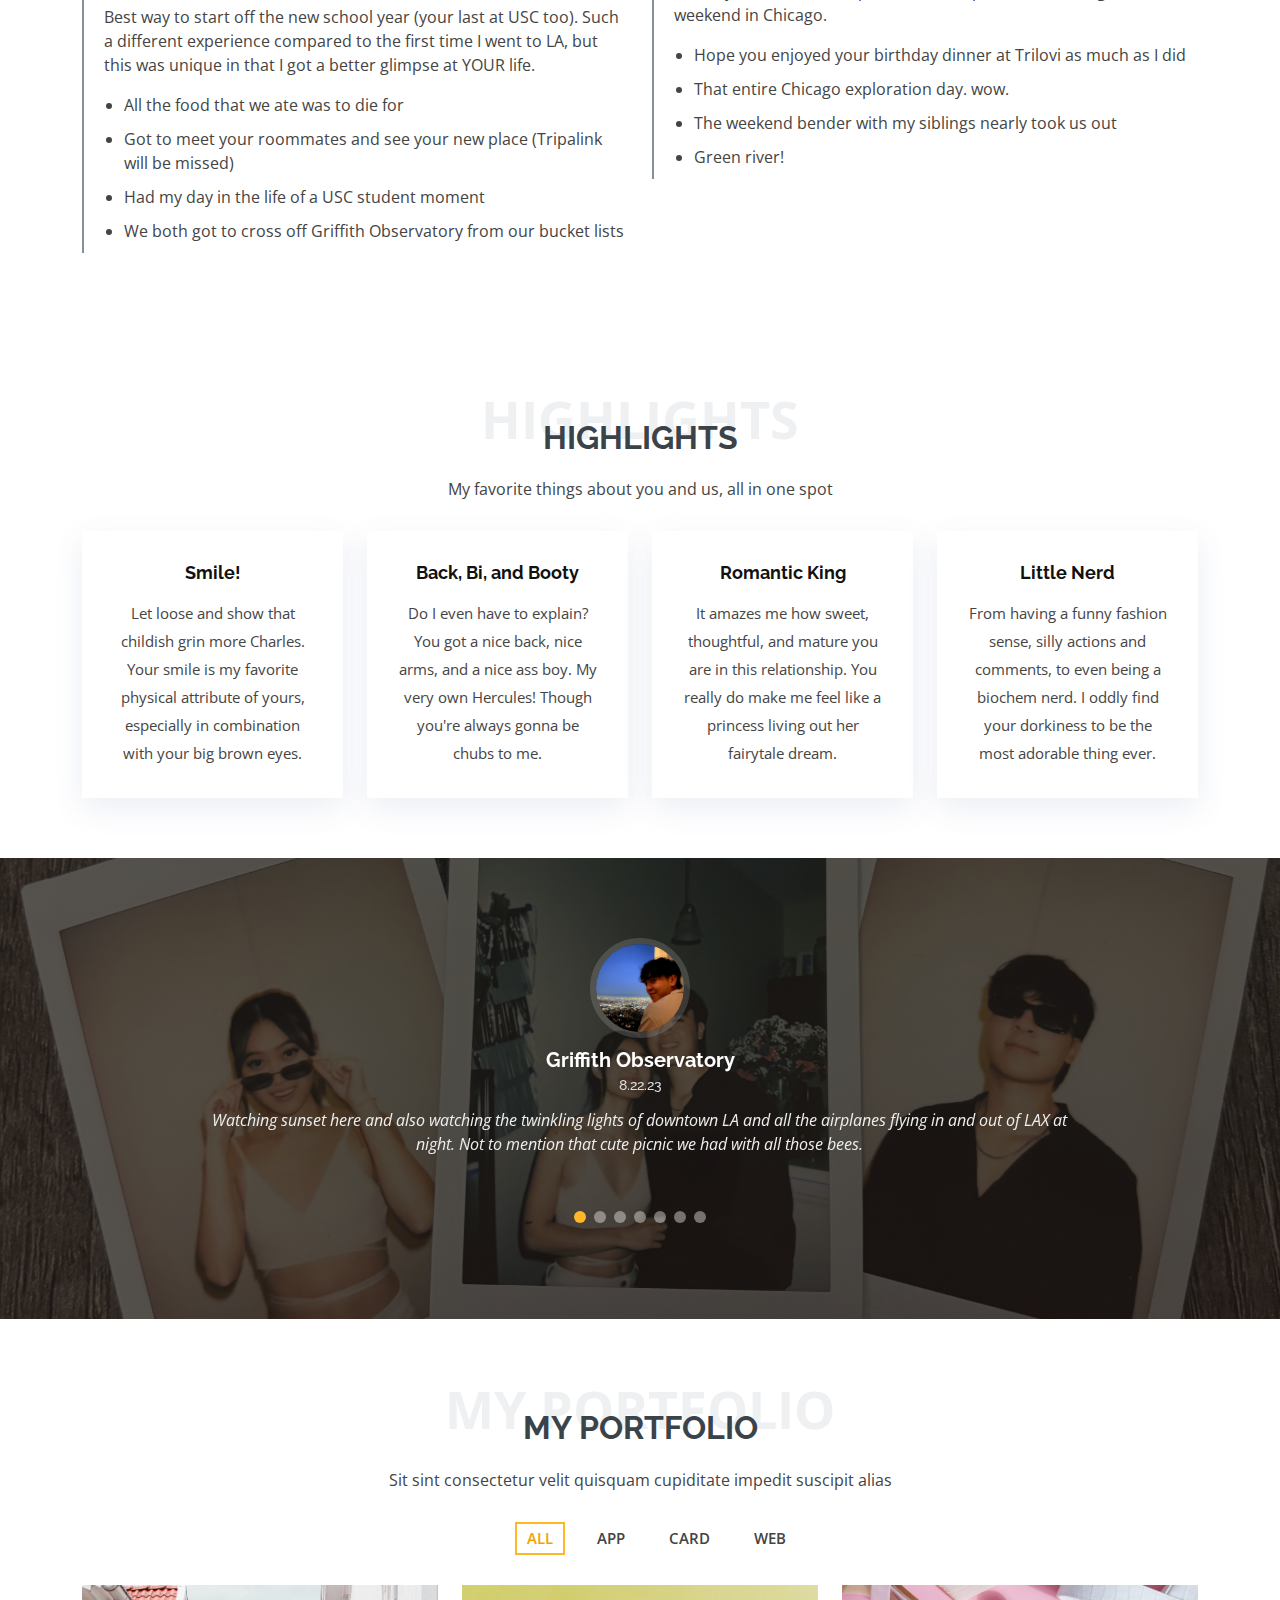
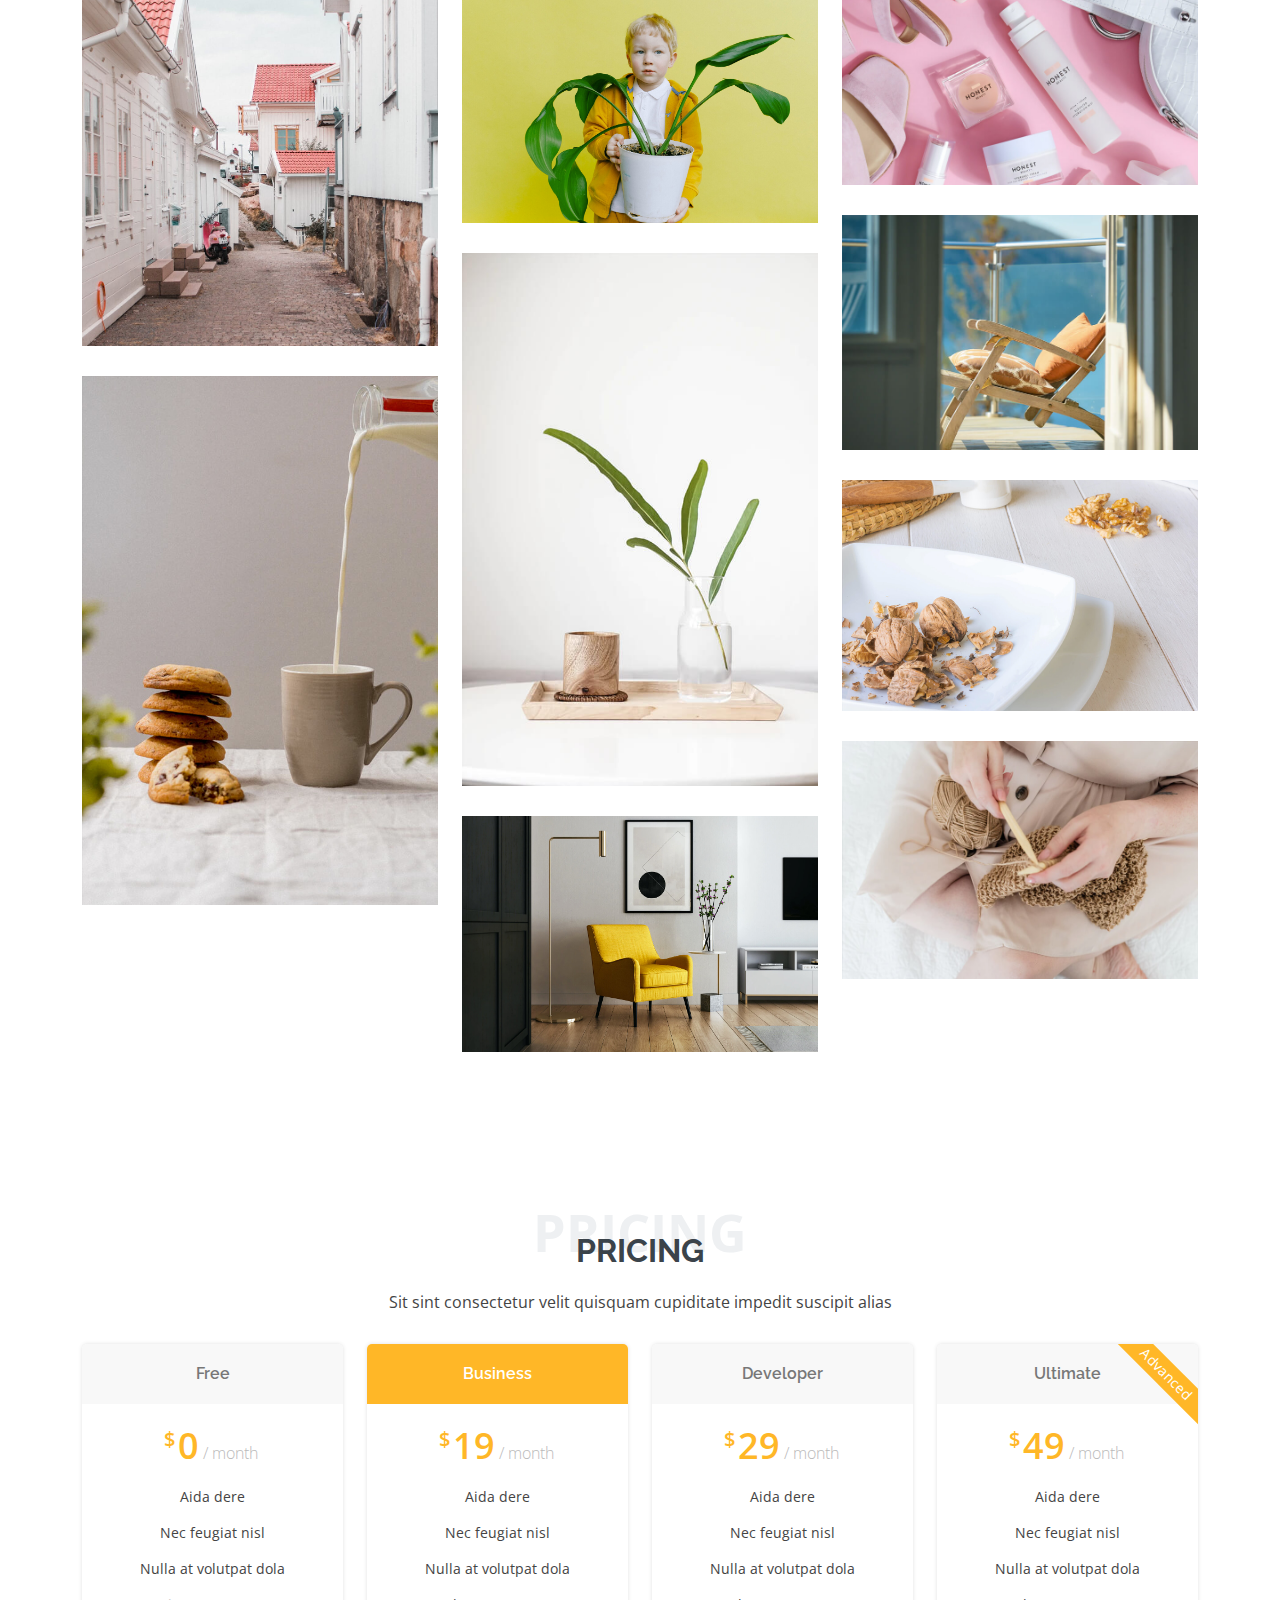
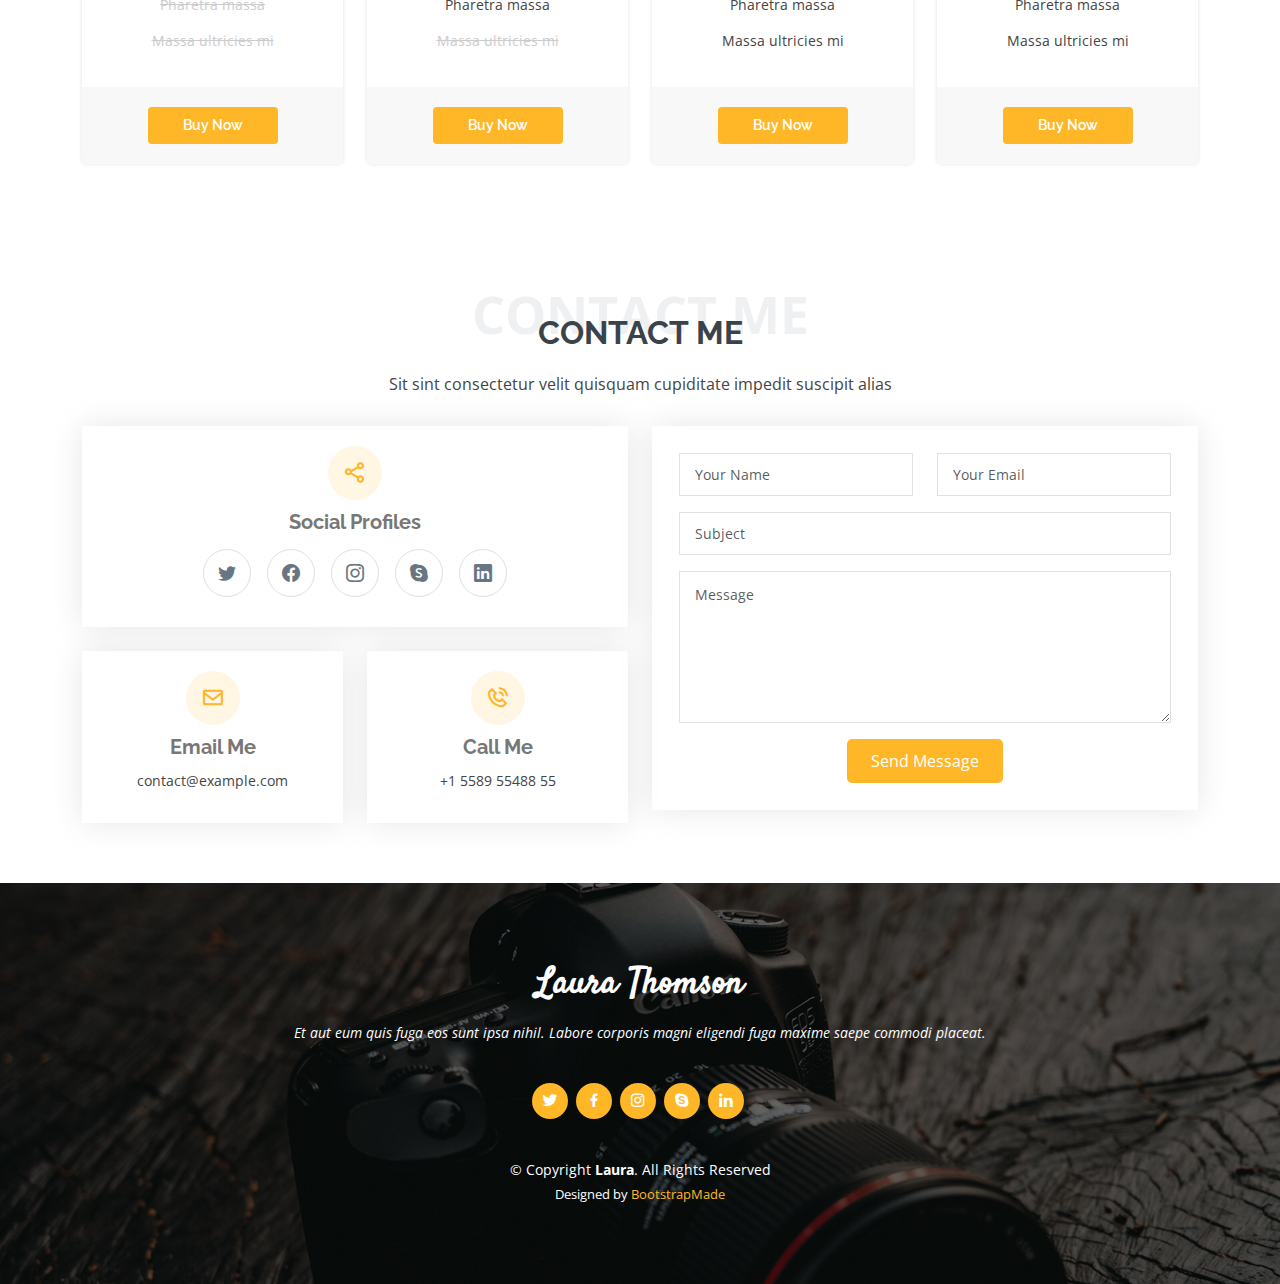
==== commit 116c724e: "Highlights section finished for now" ====
--- a/index.html
+++ b/index.html
@@ -303,41 +303,41 @@
       <div class="container">
 
         <div class="section-title">
-          <span>My Services</span>
-          <h2>My Services</h2>
-          <p>Sit sint consectetur velit quisquam cupiditate impedit suscipit alias</p>
+          <span>Highlights</span>
+          <h2>Highlights</h2>
+          <p>My favorite things about you and us, all in one spot</p>
         </div>
 
         <div class="row">
           <div class="col-md-6 col-lg-3 d-flex align-items-stretch mb-5 mb-lg-0">
             <div class="icon-box">
-              <div class="icon"><i class="bx bxl-dribbble"></i></div>
-              <h4 class="title"><a href="">Lorem Ipsum</a></h4>
-              <p class="description">Voluptatum deleniti atque corrupti quos dolores et quas molestias excepturi sint occaecati cupiditate non provident</p>
+              <h4 class="title"><a href="">Smile!</a></h4>
+              <p class="description">Let loose and show that childish grin more Charles. Your smile is my 
+                favorite physical attribute of yours, especially in combination with your big brown eyes.</p>
             </div>
           </div>
 
           <div class="col-md-6 col-lg-3 d-flex align-items-stretch mb-5 mb-lg-0">
             <div class="icon-box">
-              <div class="icon"><i class="bx bx-file"></i></div>
-              <h4 class="title"><a href="">Sed ut perspiciatis</a></h4>
-              <p class="description">Duis aute irure dolor in reprehenderit in voluptate velit esse cillum dolore eu fugiat nulla pariatur</p>
+              <h4 class="title"><a href="">Back, Bi, and Booty</a></h4>
+              <p class="description">Do I even have to explain? You got a nice back, nice arms, and a nice ass 
+                boy. My very own Hercules! Though you're always gonna be chubs to me.</p>
             </div>
           </div>
 
           <div class="col-md-6 col-lg-3 d-flex align-items-stretch mb-5 mb-lg-0">
             <div class="icon-box">
-              <div class="icon"><i class="bx bx-tachometer"></i></div>
-              <h4 class="title"><a href="">Magni Dolores</a></h4>
-              <p class="description">Excepteur sint occaecat cupidatat non proident, sunt in culpa qui officia deserunt mollit anim id est laborum</p>
+              <h4 class="title"><a href="">Romantic King</a></h4>
+              <p class="description">It amazes me how sweet, thoughtful, and mature you are in this relationship. 
+                You really do make me feel like a princess living out her fairytale dream.</p>
             </div>
           </div>
 
           <div class="col-md-6 col-lg-3 d-flex align-items-stretch mb-5 mb-lg-0">
             <div class="icon-box">
-              <div class="icon"><i class="bx bx-world"></i></div>
-              <h4 class="title"><a href="">Nemo Enim</a></h4>
-              <p class="description">At vero eos et accusamus et iusto odio dignissimos ducimus qui blanditiis praesentium voluptatum deleniti atque</p>
+              <h4 class="title"><a href="">Little Nerd</a></h4>
+              <p class="description"> From having a funny fashion sense, silly actions and comments, to even being 
+                a biochem nerd. I oddly find your dorkiness to be the most adorable thing ever.</p>
             </div>
           </div>
 
@@ -355,65 +355,86 @@
 
             <div class="swiper-slide">
               <div class="testimonial-item">
-                <img src="assets/img/testimonials/testimonials-1.jpg" class="testimonial-img" alt="">
-                <h3>Saul Goodman</h3>
-                <h4>Ceo &amp; Founder</h4>
+                <img src="assets/img/testimonials/grif.jpg" class="testimonial-img" alt="">
+                <h3>Griffith Observatory</h3>
+                <h4>8.22.23</h4>
                 <p>
-                  <i class="bx bxs-quote-alt-left quote-icon-left"></i>
-                  Proin iaculis purus consequat sem cure digni ssim donec porttitora entum suscipit rhoncus. Accusantium quam, ultricies eget id, aliquam eget nibh et. Maecen aliquam, risus at semper.
-                  <i class="bx bxs-quote-alt-right quote-icon-right"></i>
+                  Watching sunset here and also watching the twinkling lights of downtown LA and all the airplanes 
+                  flying in and out of LAX at night. Not to mention that cute picnic we had with all those bees.
                 </p>
               </div>
             </div><!-- End testimonial item -->
 
             <div class="swiper-slide">
               <div class="testimonial-item">
-                <img src="assets/img/testimonials/testimonials-2.jpg" class="testimonial-img" alt="">
-                <h3>Sara Wilsson</h3>
-                <h4>Designer</h4>
+                <img src="assets/img/testimonials/grove.jpg" class="testimonial-img" alt="">
+                <h3>The Grove at Christmas</h3>
+                <h4>12.14.23</h4>
                 <p>
-                  <i class="bx bxs-quote-alt-left quote-icon-left"></i>
-                  Export tempor illum tamen malis malis eram quae irure esse labore quem cillum quid cillum eram malis quorum velit fore eram velit sunt aliqua noster fugiat irure amet legam anim culpa.
-                  <i class="bx bxs-quote-alt-right quote-icon-right"></i>
+                  Great pizza. Great hot cocoa. Great vibes. The Grove during Christmas time was definitely something I am
+                  glad I got to experience for the first time with you. I may or may not look back on those photos we took
+                  there quite a bit.
                 </p>
               </div>
             </div><!-- End testimonial item -->
 
             <div class="swiper-slide">
               <div class="testimonial-item">
-                <img src="assets/img/testimonials/testimonials-3.jpg" class="testimonial-img" alt="">
-                <h3>Jena Karlis</h3>
-                <h4>Store Owner</h4>
-                <p>
-                  <i class="bx bxs-quote-alt-left quote-icon-left"></i>
-                  Enim nisi quem export duis labore cillum quae magna enim sint quorum nulla quem veniam duis minim tempor labore quem eram duis noster aute amet eram fore quis sint minim.
-                  <i class="bx bxs-quote-alt-right quote-icon-right"></i>
+                <img src="assets/img/testimonials/fort.jpg" class="testimonial-img" alt="">
+                <h3>Our Pillow Fort</h3>
+                <h4>11.11.23</h4>
+                <p>Eating brownies and other snacks while watching Megamind under that pillow fort (amongst other 
+                  things that I will omit) was the ultimate fall date experience. Did Baby Yoda traumatize you, 
+                  or did you traumatize Baby Yoda? Let's be real.
                 </p>
               </div>
             </div><!-- End testimonial item -->
 
             <div class="swiper-slide">
               <div class="testimonial-item">
-                <img src="assets/img/testimonials/testimonials-4.jpg" class="testimonial-img" alt="">
-                <h3>Matt Brandon</h3>
-                <h4>Freelancer</h4>
+                <img src="assets/img/testimonials/scooter.jpg" class="testimonial-img" alt="">
+                <h3>Scootering Around Portland</h3>
+                <h4>6.14.23</h4>
                 <p>
-                  <i class="bx bxs-quote-alt-left quote-icon-left"></i>
-                  Fugiat enim eram quae cillum dolore dolor amet nulla culpa multos export minim fugiat minim velit minim dolor enim duis veniam ipsum anim magna sunt elit fore quem dolore labore illum veniam.
-                  <i class="bx bxs-quote-alt-right quote-icon-right"></i>
+                  Even though I was freezing cold and refused to go fast, it was so fun to explore downtown Portland 
+                  at night on those scooters. You got to see the waterfront, Tilikum Bridge, and the entire Portland 
+                  skyline, and we got to take fun pictures too.
                 </p>
               </div>
             </div><!-- End testimonial item -->
 
             <div class="swiper-slide">
               <div class="testimonial-item">
-                <img src="assets/img/testimonials/testimonials-5.jpg" class="testimonial-img" alt="">
-                <h3>John Larson</h3>
-                <h4>Entrepreneur</h4>
+                <img src="assets/img/testimonials/bnb1.jpg" class="testimonial-img" alt="">
+                <h3>Airbnb in Seattle no. 1</h3>
+                <h4>6.18.23</h4>
                 <p>
-                  <i class="bx bxs-quote-alt-left quote-icon-left"></i>
-                  Quis quorum aliqua sint quem legam fore sunt eram irure aliqua veniam tempor noster veniam enim culpa labore duis sunt culpa nulla illum cillum fugiat legam esse veniam culpa fore nisi cillum quid.
-                  <i class="bx bxs-quote-alt-right quote-icon-right"></i>
+                  it started off with the best nap ever (that ended with you poking my ear because you thought it was the 
+                  alarm) to us saying "I love you" for the first time by the end of the night. Let's not forget the bomb 
+                  poke we had, Gasworks, Eld Inlet oysters, Umi Sake House with the John Wick waitress, and cooking 
+                  together in that tiny kitchen to end the night.
+                </p>
+              </div>
+            </div><!-- End testimonial item -->
+
+            <div class="swiper-slide">
+              <div class="testimonial-item">
+                <img src="assets/img/testimonials/bnb2.jpg" class="testimonial-img" alt="">
+                <h3>Airbnb in Seattle no. 2</h3>
+                <h4>9.16.23</h4>
+                <p>
+                  That couch. No explanation needed.
+                </p>
+              </div>
+            </div><!-- End testimonial item -->
+
+            <div class="swiper-slide">
+              <div class="testimonial-item">
+                <img src="assets/img/testimonials/.jpg" class="testimonial-img" alt="">
+                <h3>Chicago</h3>
+                <h4>3..24</h4>
+                <p>
+                  Will update once we go...
                 </p>
               </div>
             </div><!-- End testimonial item -->
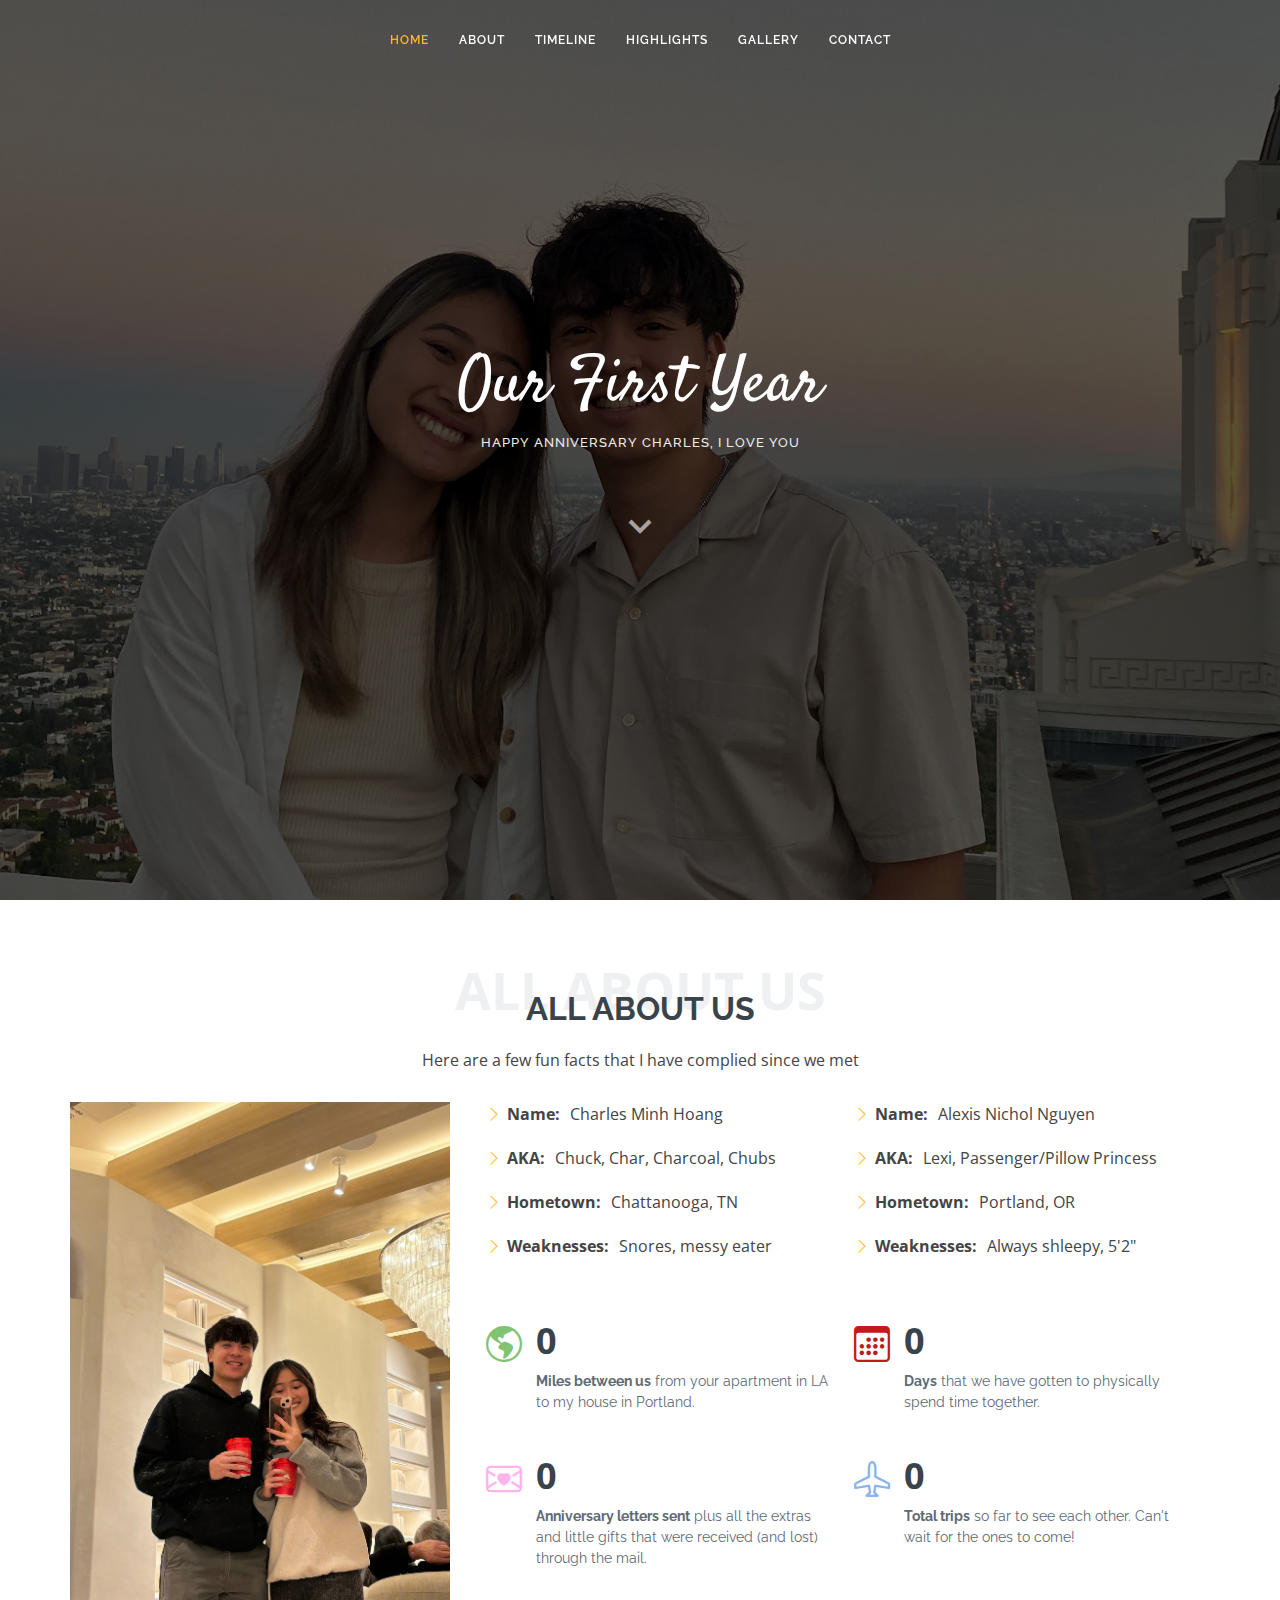
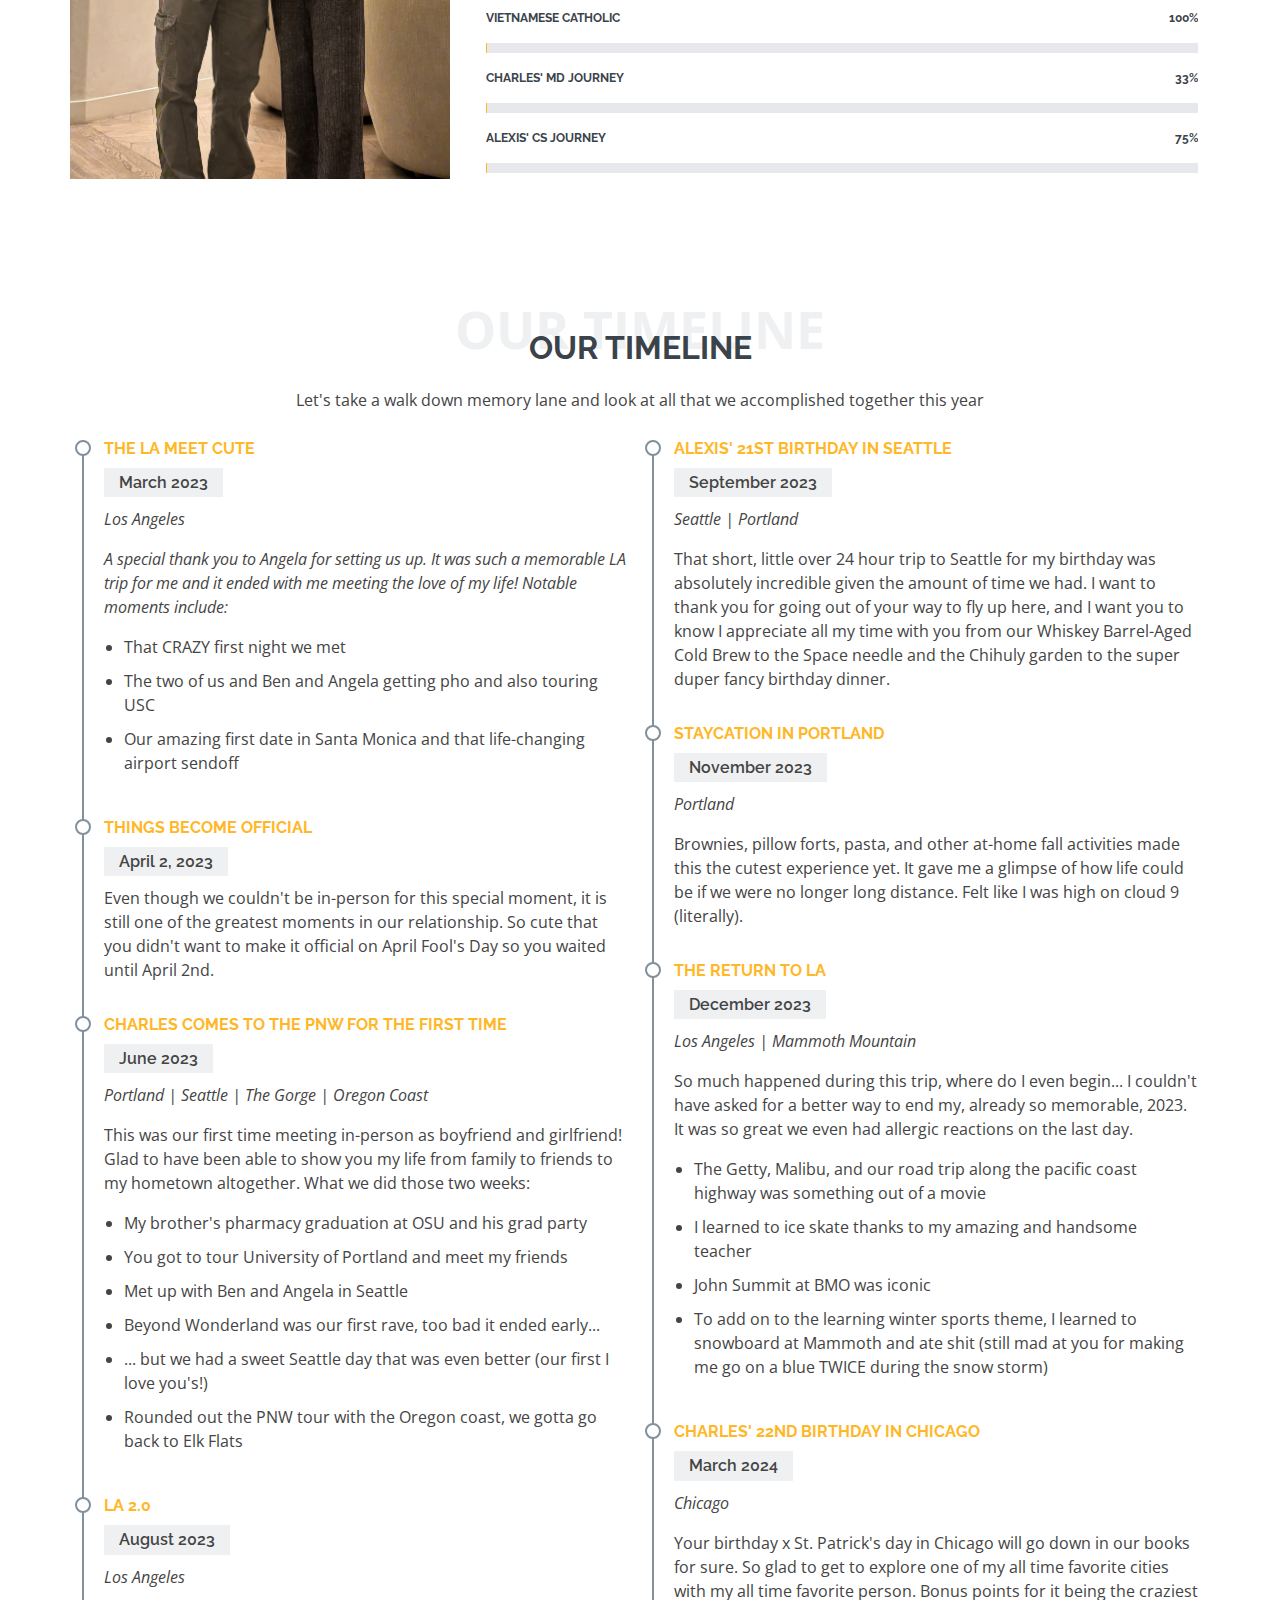
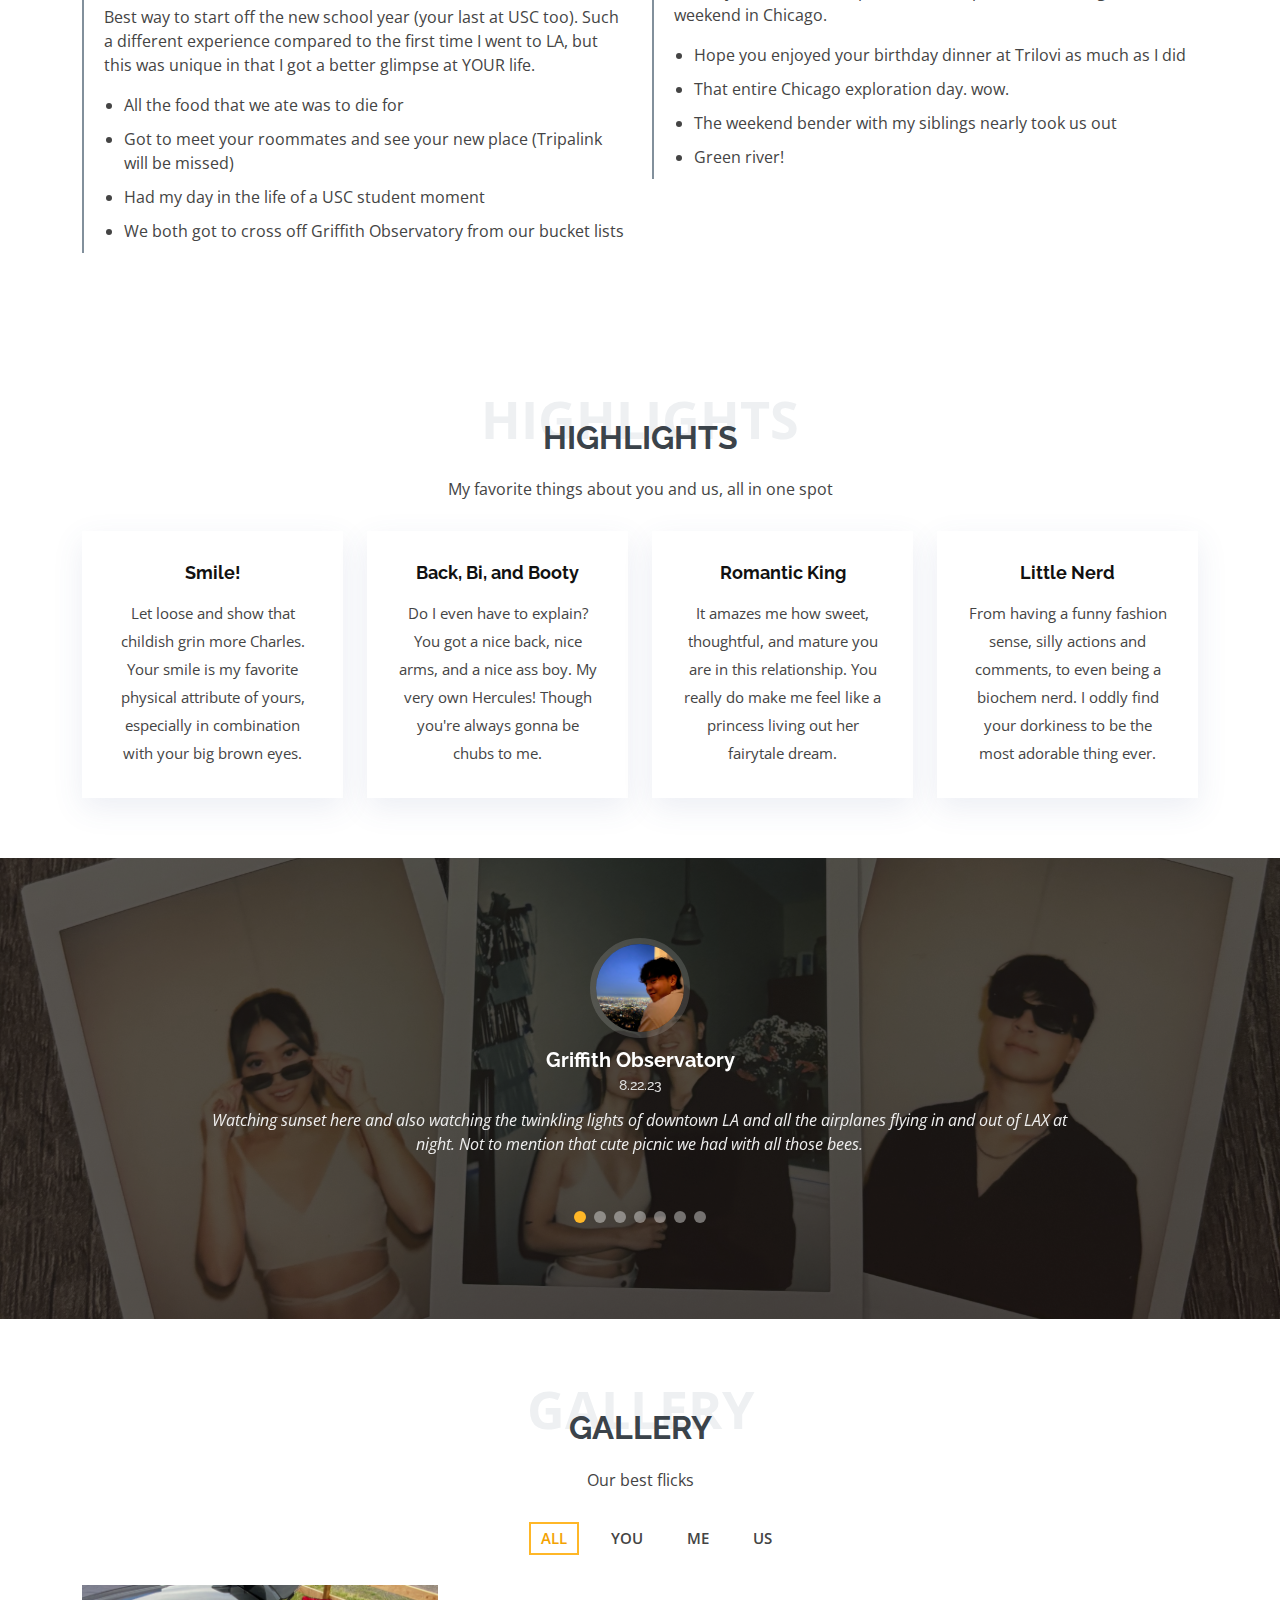
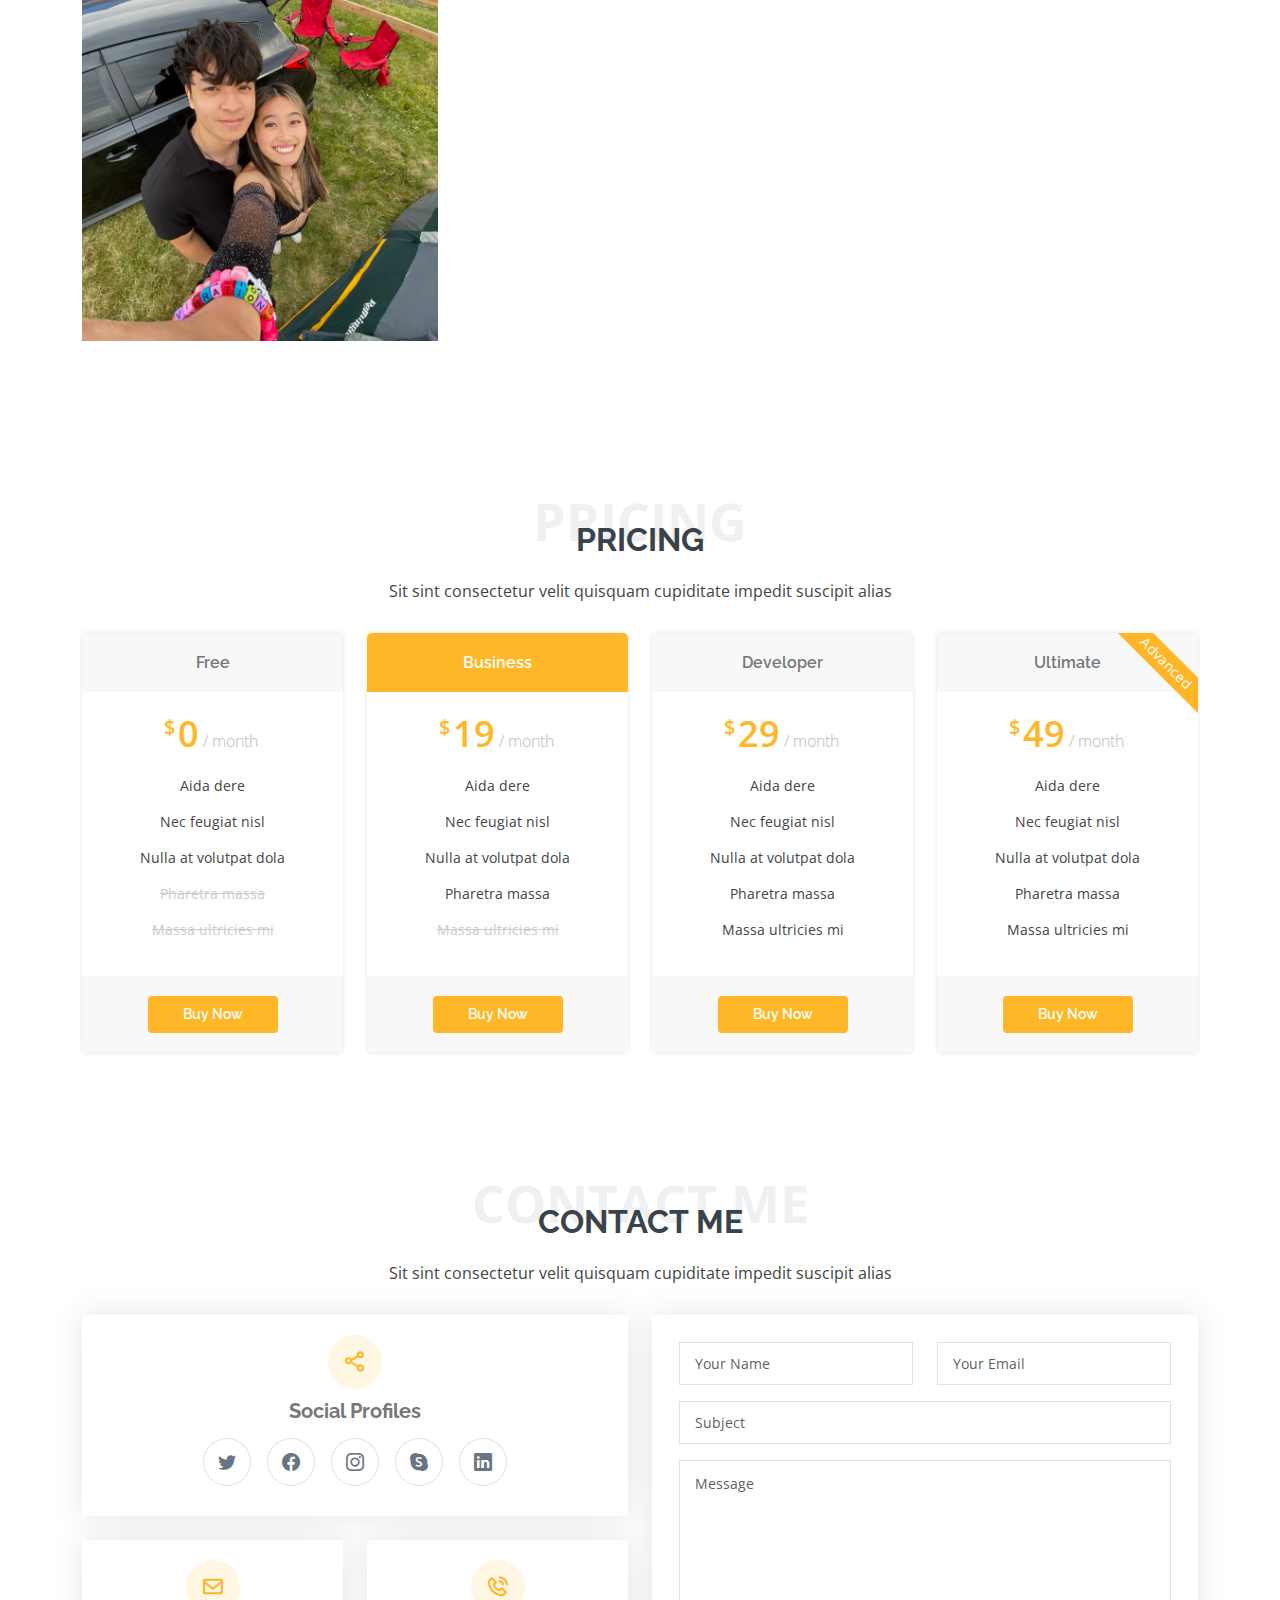
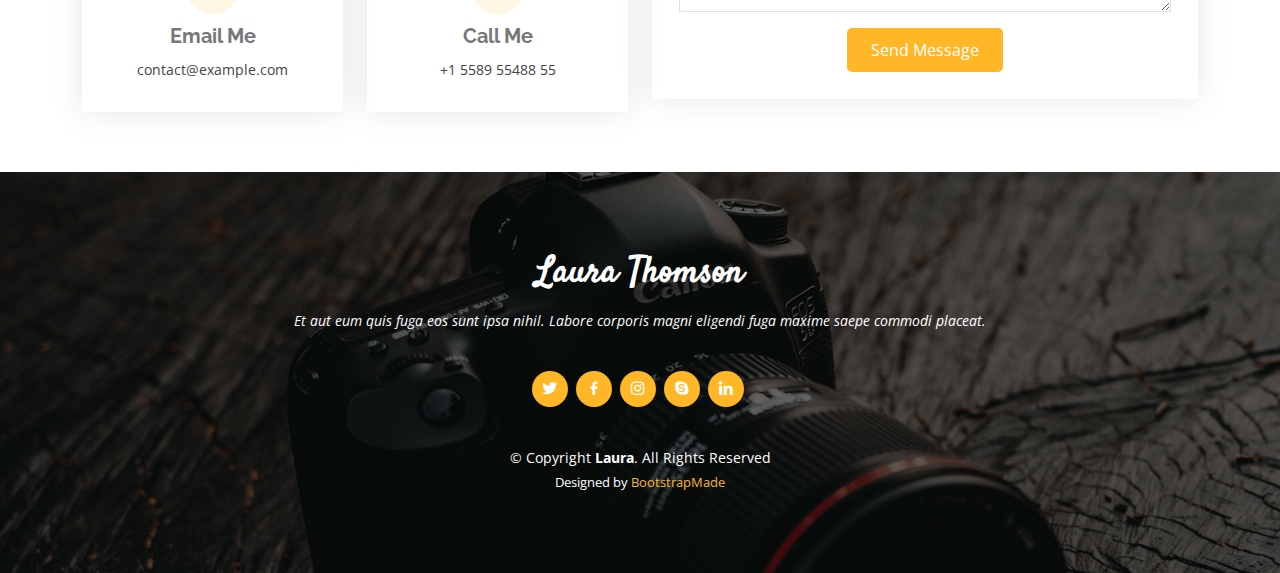
==== commit 7a1ec8db: "adding all the pictures" ====
--- a/index.html
+++ b/index.html
@@ -239,7 +239,7 @@
           <div class="col-lg-6">
 
             <div class="resume-item">
-              <h4>My 21st Birthday in Seattle</h4>
+              <h4>Alexis' 21st Birthday in Seattle</h4>
               <h5>September 2023</h5>
               <p><em>Seattle | Portland</em></p>
               <p>That short, little over 24 hour trip to Seattle for my birthday was absolutely incredible given the amount of
@@ -275,7 +275,7 @@
             </div>
 
             <div class="resume-item">
-              <h4>Your 22nd Birthday in Chicago</h4>
+              <h4>Charles' 22nd Birthday in Chicago</h4>
               <h5>March 2024</h5>
               <p><em>Chicago</em></p>
               <p>Your birthday x St. Patrick's day in Chicago will go down in our books for sure. So glad to get to explore one of my all time 
@@ -451,27 +451,27 @@
       <div class="container">
 
         <div class="section-title">
-          <span>My Portfolio</span>
-          <h2>My Portfolio</h2>
-          <p>Sit sint consectetur velit quisquam cupiditate impedit suscipit alias</p>
+          <span>Gallery</span>
+          <h2>Gallery</h2>
+          <p>Our best flicks</p>
         </div>
 
         <ul id="portfolio-flters" class="d-flex justify-content-center">
           <li data-filter="*" class="filter-active">All</li>
-          <li data-filter=".filter-app">App</li>
-          <li data-filter=".filter-card">Card</li>
-          <li data-filter=".filter-web">Web</li>
+          <li data-filter=".filter-you">You</li>
+          <li data-filter=".filter-me">Me</li>
+          <li data-filter=".filter-us">Us</li>
         </ul>
 
         <div class="row portfolio-container">
 
           <div class="col-lg-4 col-md-6 portfolio-item filter-app">
-            <div class="portfolio-img"><img src="assets/img/portfolio/portfolio-1.jpg" class="img-fluid" alt=""></div>
-            <div class="portfolio-info">
-              <h4>App 1</h4>
-              <p>App</p>
-              <a href="assets/img/portfolio/portfolio-1.jpg" data-gallery="portfolioGallery" class="portfolio-lightbox preview-link" title="App 1"><i class="bx bx-plus"></i></a>
-              <a href="portfolio-details.html" class="details-link" title="More Details"><i class="bx bx-link"></i></a>
+            <div class="portfolio-img"><img src="assets/img/portfolio/us-beyond1.jpeg" class="img-fluid" alt=""></div>
+            <div class="portfolio-info">
+              <h4>Beyond Camping</h4>
+              <p>Us</p>
+              <a href="assets/img/portfolio/us-beyond1.jpeg" data-gallery="portfolioGallery" class="portfolio-lightbox preview-link"
+                title="Beyond Camping"><i class="bx bx-plus"></i></a>
             </div>
           </div>
 
--- a/assets/css/style.css
+++ b/assets/css/style.css
@@ -931,7 +931,7 @@
 .portfolio .portfolio-item .portfolio-info .preview-link,
 .portfolio .portfolio-item .portfolio-info .details-link {
   position: absolute;
-  right: 40px;
+  right: 10px;
   font-size: 24px;
   top: calc(50% - 18px);
   color: #fff;
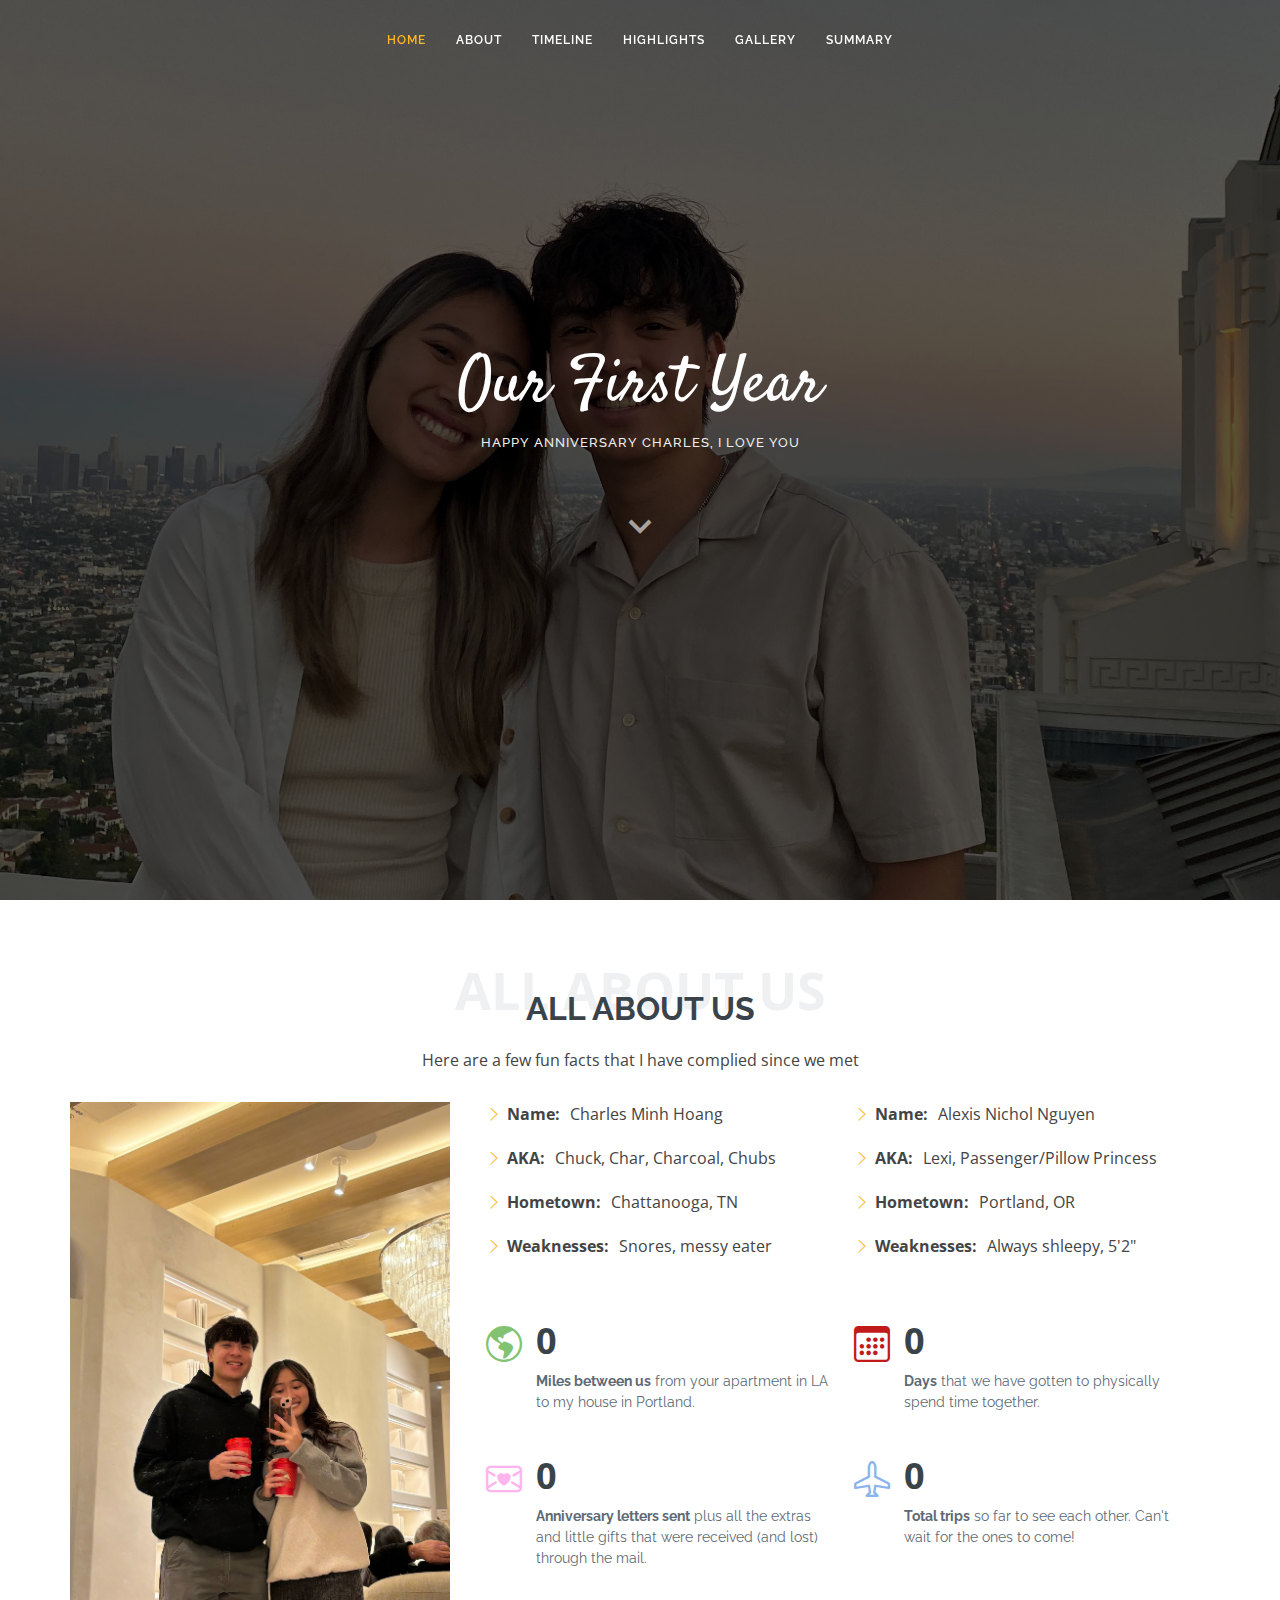
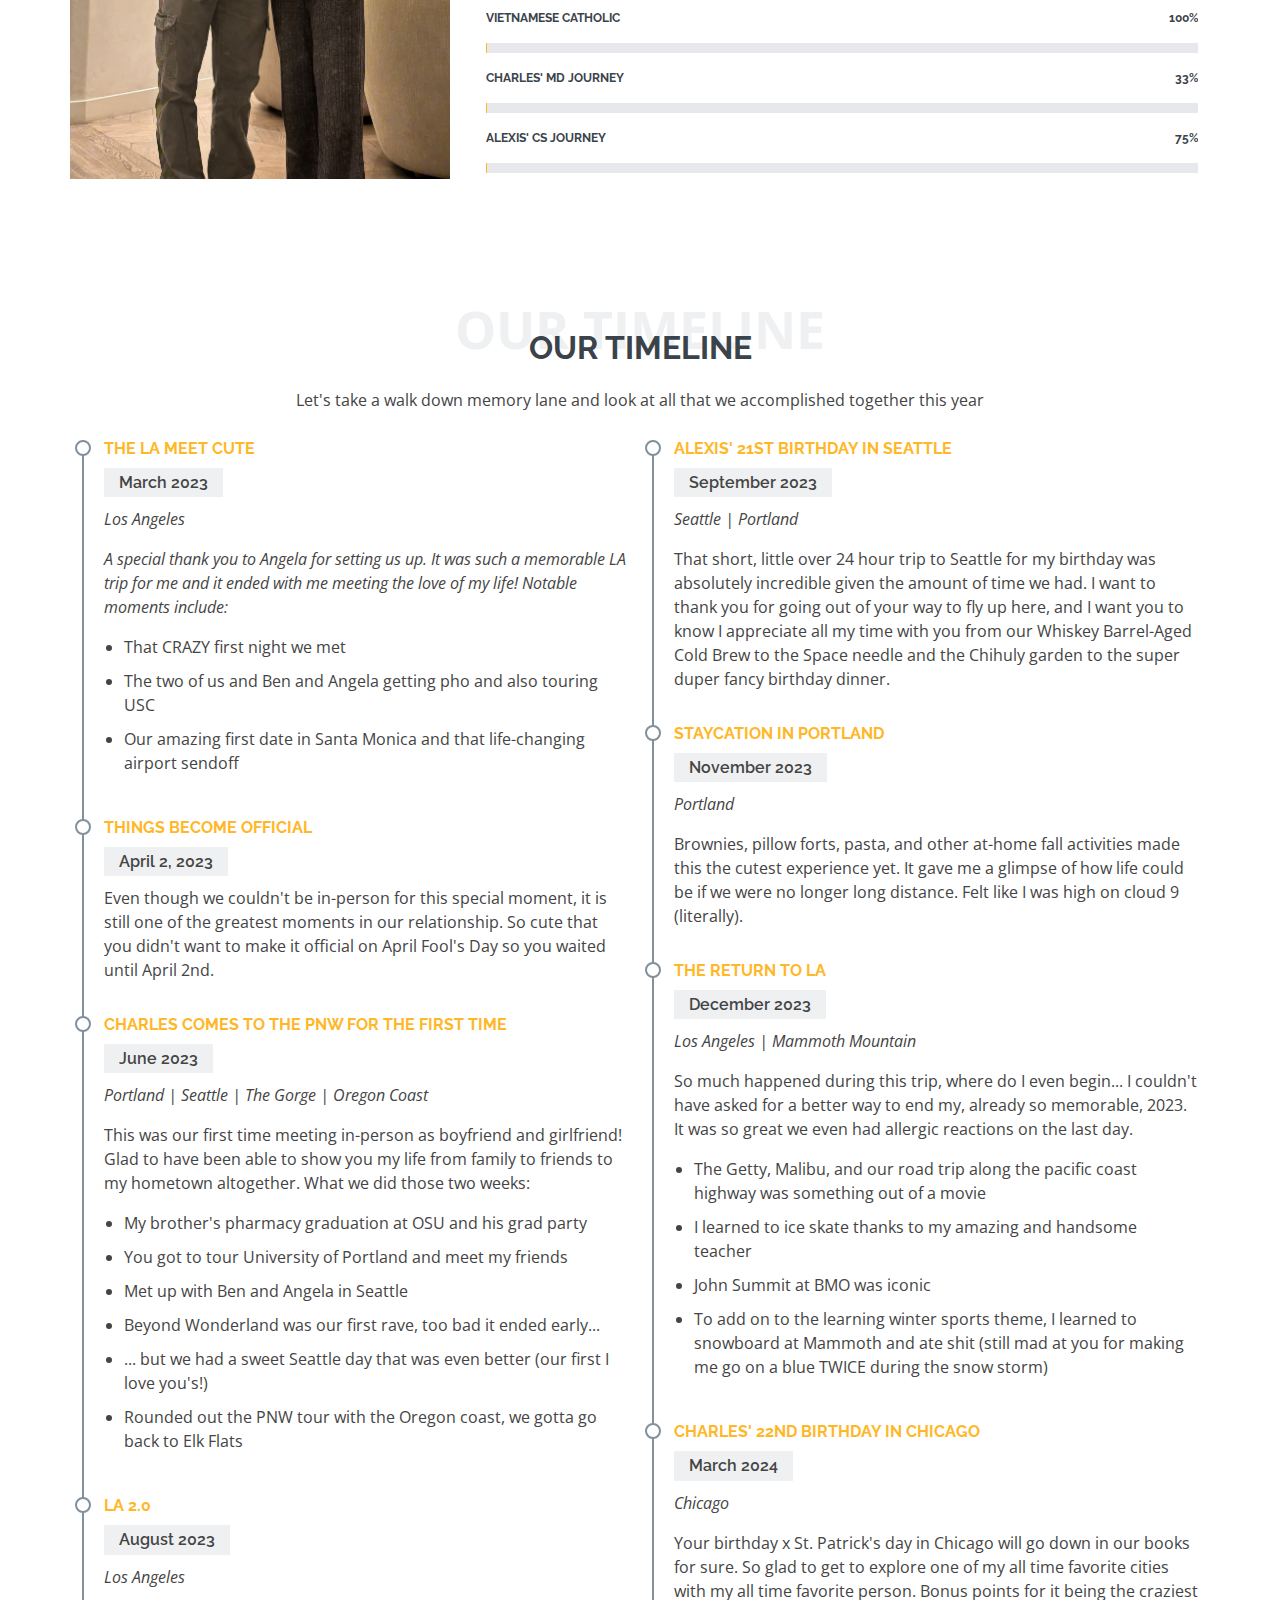
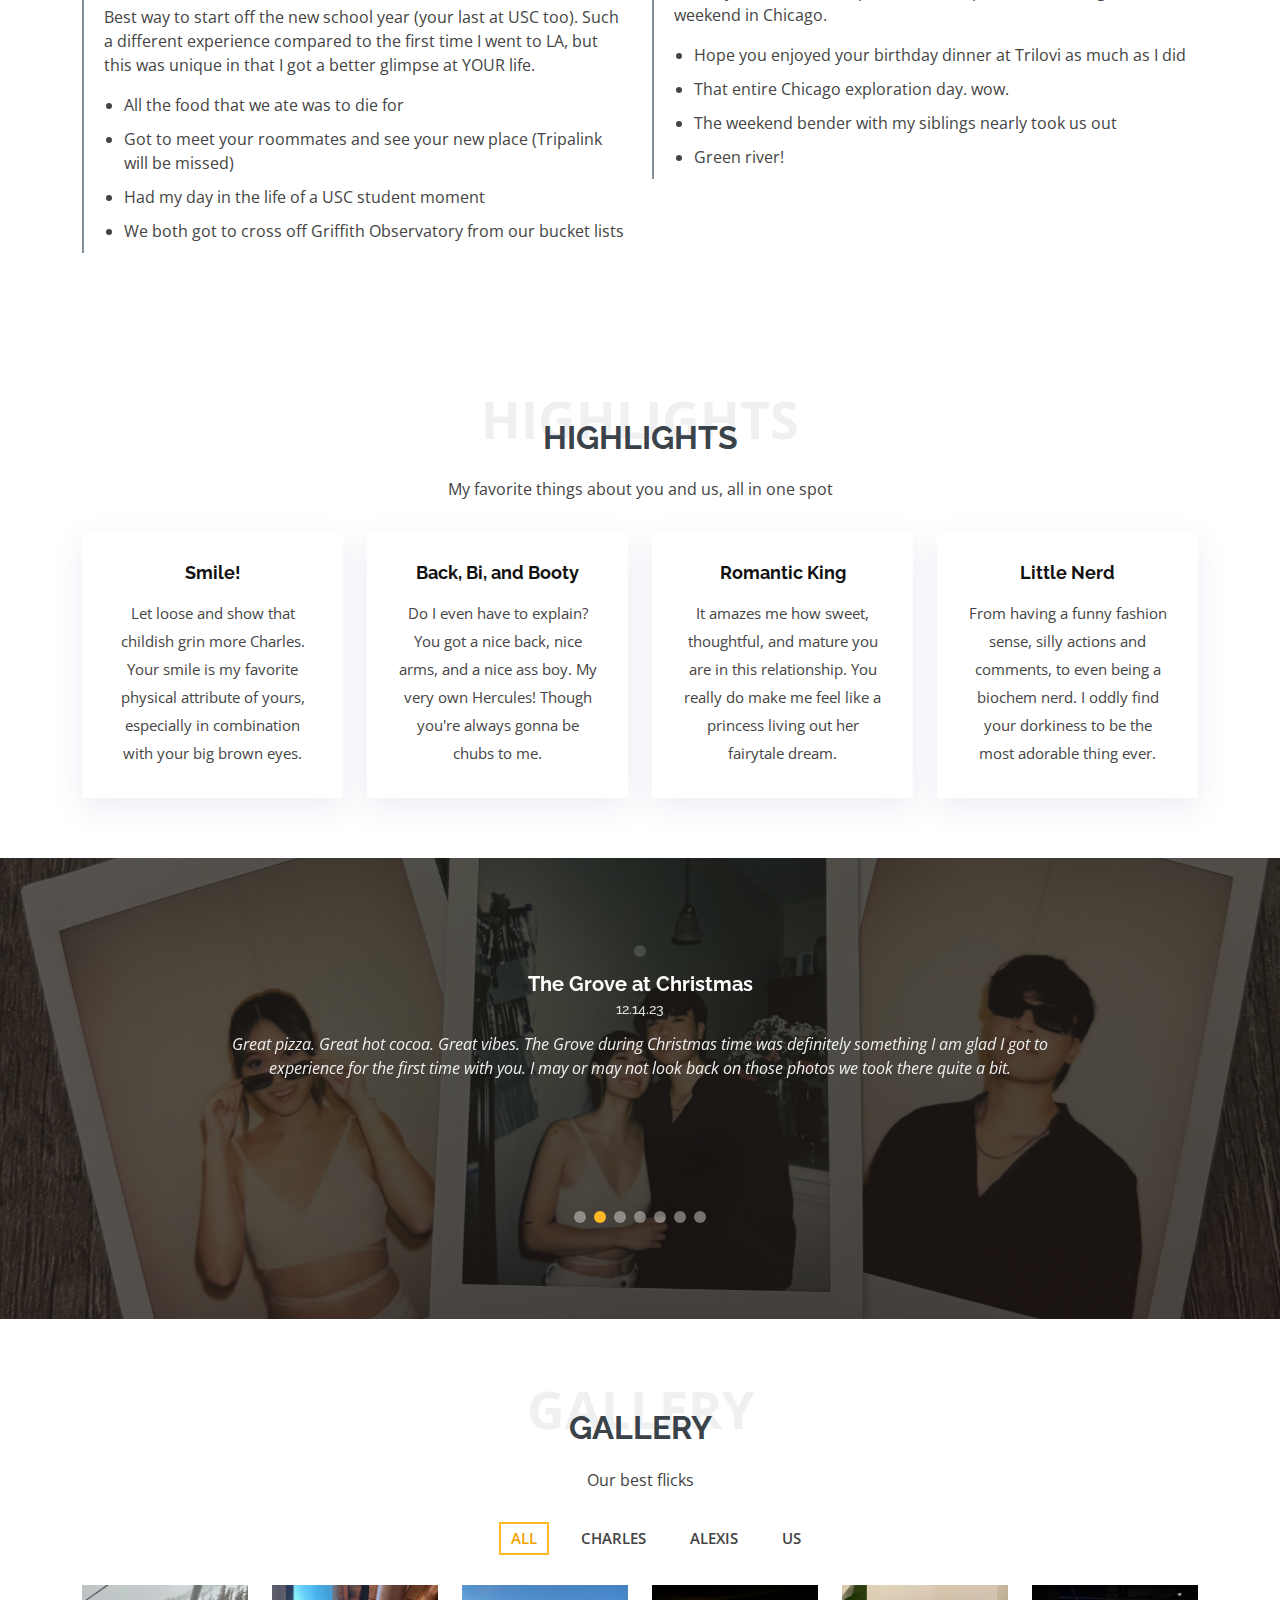
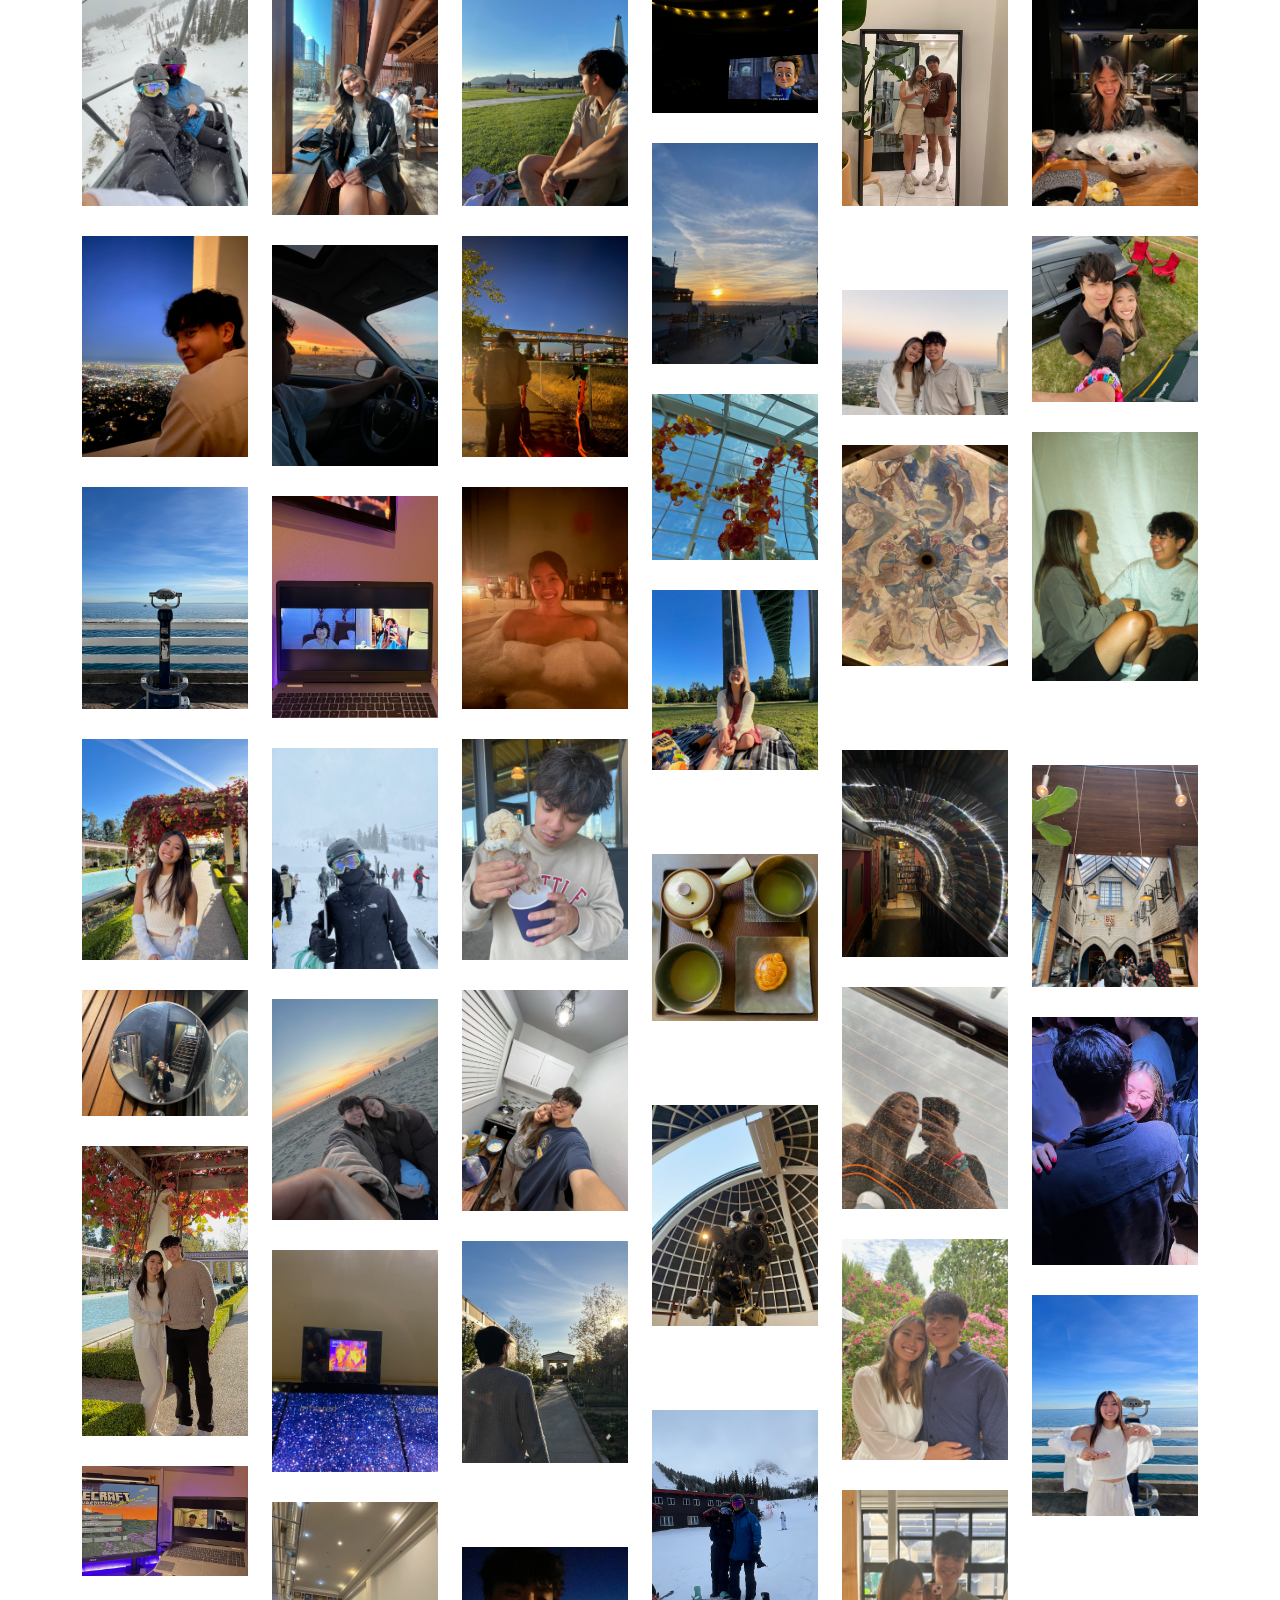
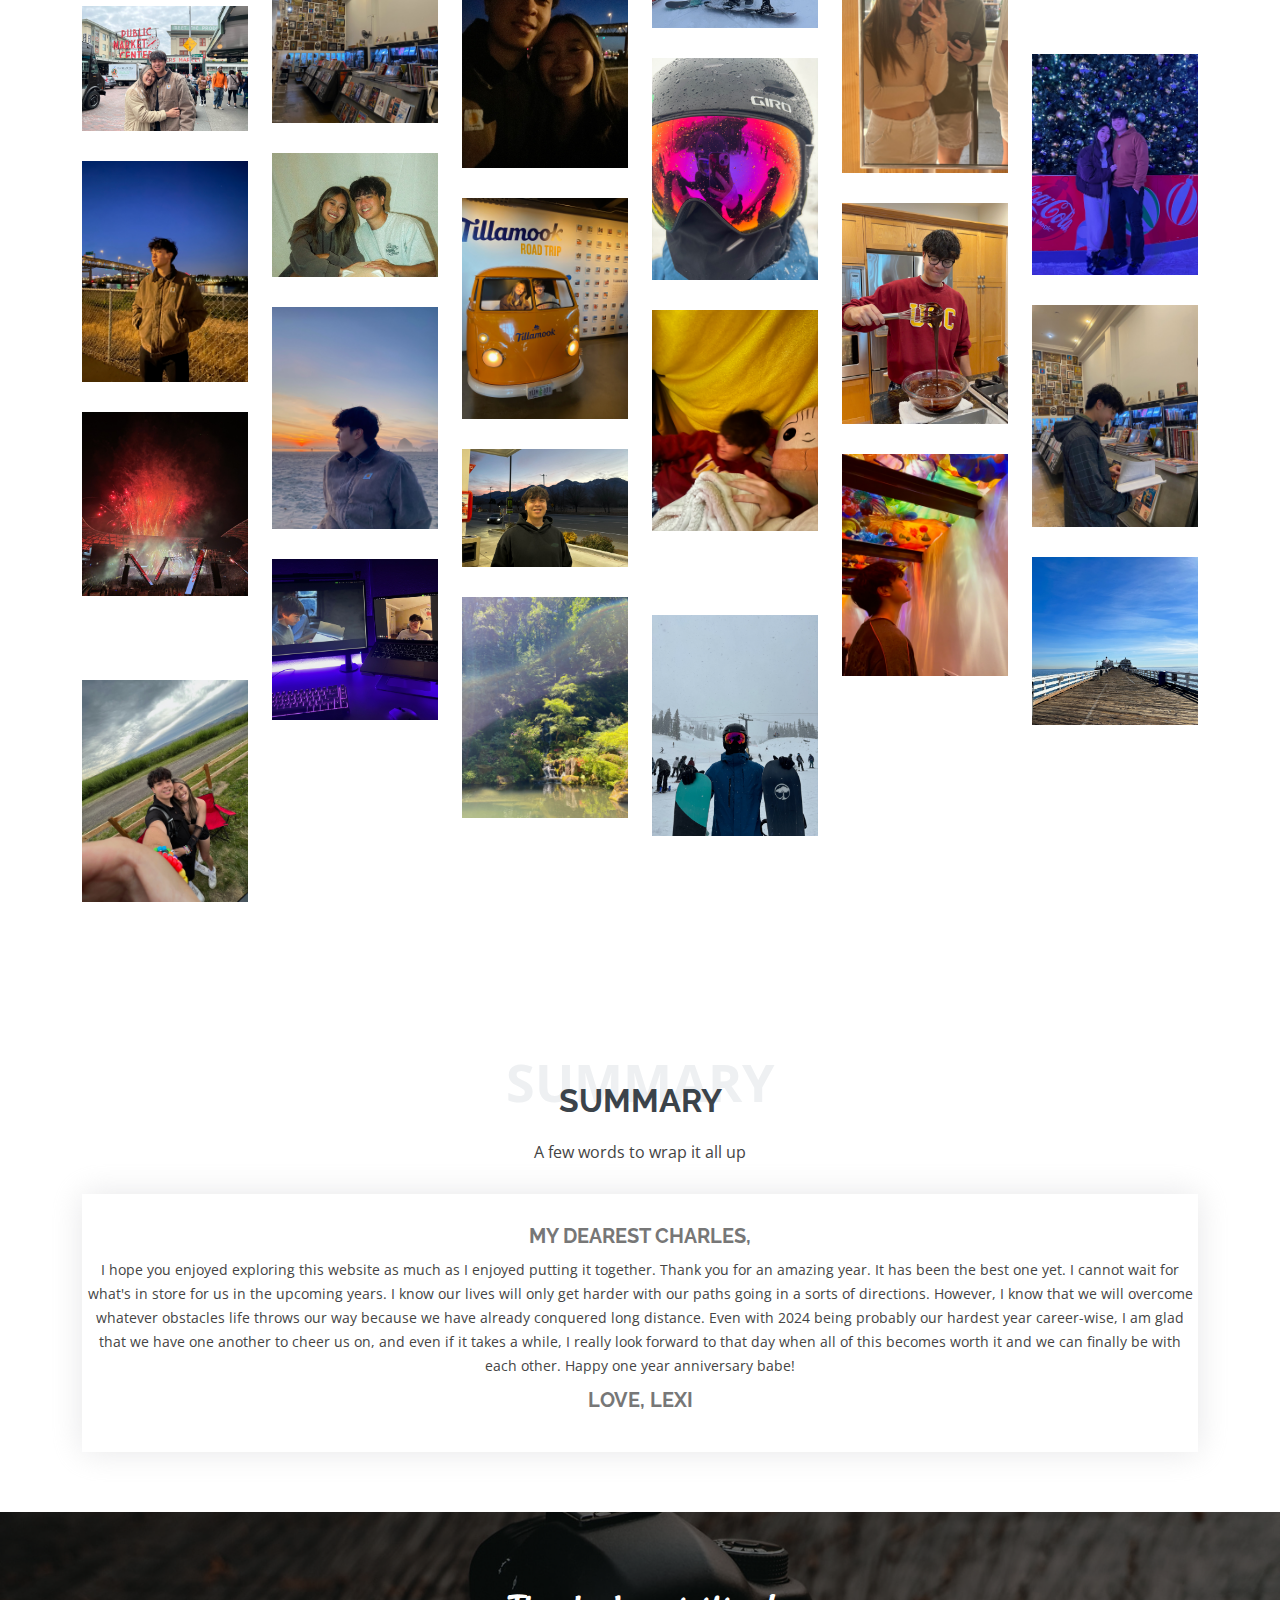
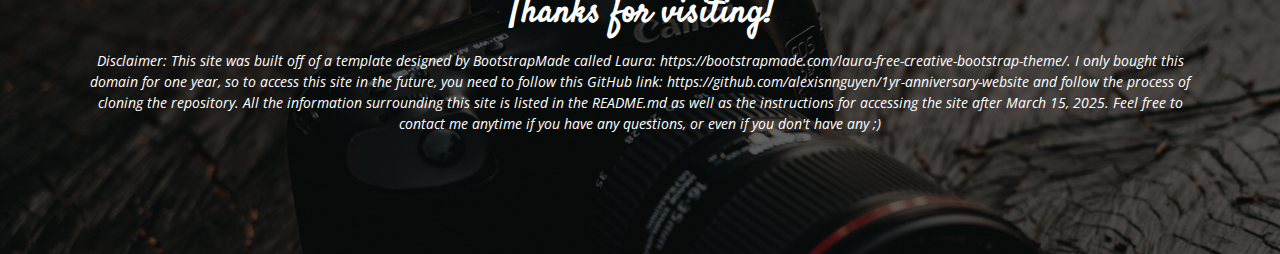
==== commit 0ff23aa4: "quick gallery fix" ====
--- a/index.html
+++ b/index.html
@@ -48,7 +48,7 @@
         <li><a class="nav-link scrollto" href="#resume">Timeline</a></li>
         <li><a class="nav-link scrollto" href="#services">Highlights</a></li>
         <li><a class="nav-link scrollto " href="#portfolio">Gallery</a></li>
-        <li><a class="nav-link scrollto" href="#contact">Contact</a></li>
+        <li><a class="nav-link scrollto" href="#contact">Summary</a></li>
       </ul>
       <i class="bi bi-list mobile-nav-toggle"></i>
     </nav><!-- .navbar -->
@@ -458,100 +458,716 @@
 
         <ul id="portfolio-flters" class="d-flex justify-content-center">
           <li data-filter="*" class="filter-active">All</li>
-          <li data-filter=".filter-you">You</li>
-          <li data-filter=".filter-me">Me</li>
+          <li data-filter=".filter-you">Charles</li>
+          <li data-filter=".filter-me">Alexis</li>
           <li data-filter=".filter-us">Us</li>
         </ul>
 
         <div class="row portfolio-container">
 
-          <div class="col-lg-4 col-md-6 portfolio-item filter-app">
-            <div class="portfolio-img"><img src="assets/img/portfolio/us-beyond1.jpeg" class="img-fluid" alt=""></div>
-            <div class="portfolio-info">
-              <h4>Beyond Camping</h4>
-              <p>Us</p>
-              <a href="assets/img/portfolio/us-beyond1.jpeg" data-gallery="portfolioGallery" class="portfolio-lightbox preview-link"
-                title="Beyond Camping"><i class="bx bx-plus"></i></a>
-            </div>
-          </div>
-
-          <div class="col-lg-4 col-md-6 portfolio-item filter-web">
-            <div class="portfolio-img"><img src="assets/img/portfolio/portfolio-2.jpg" class="img-fluid" alt=""></div>
-            <div class="portfolio-info">
-              <h4>Web 3</h4>
-              <p>Web</p>
-              <a href="assets/img/portfolio/portfolio-2.jpg" data-gallery="portfolioGallery" class="portfolio-lightbox preview-link" title="Web 3"><i class="bx bx-plus"></i></a>
-              <a href="portfolio-details.html" class="details-link" title="More Details"><i class="bx bx-link"></i></a>
-            </div>
-          </div>
-
-          <div class="col-lg-4 col-md-6 portfolio-item filter-app">
-            <div class="portfolio-img"><img src="assets/img/portfolio/portfolio-3.jpg" class="img-fluid" alt=""></div>
-            <div class="portfolio-info">
-              <h4>App 2</h4>
-              <p>App</p>
-              <a href="assets/img/portfolio/portfolio-3.jpg" data-gallery="portfolioGallery" class="portfolio-lightbox preview-link" title="App 2"><i class="bx bx-plus"></i></a>
-              <a href="portfolio-details.html" class="details-link" title="More Details"><i class="bx bx-link"></i></a>
-            </div>
-          </div>
-
-          <div class="col-lg-4 col-md-6 portfolio-item filter-card">
-            <div class="portfolio-img"><img src="assets/img/portfolio/portfolio-4.jpg" class="img-fluid" alt=""></div>
-            <div class="portfolio-info">
-              <h4>Card 2</h4>
-              <p>Card</p>
-              <a href="assets/img/portfolio/portfolio-4.jpg" data-gallery="portfolioGallery" class="portfolio-lightbox preview-link" title="Card 2"><i class="bx bx-plus"></i></a>
-              <a href="portfolio-details.html" class="details-link" title="More Details"><i class="bx bx-link"></i></a>
-            </div>
-          </div>
-
-          <div class="col-lg-4 col-md-6 portfolio-item filter-web">
-            <div class="portfolio-img"><img src="assets/img/portfolio/portfolio-5.jpg" class="img-fluid" alt=""></div>
-            <div class="portfolio-info">
-              <h4>Web 2</h4>
-              <p>Web</p>
-              <a href="assets/img/portfolio/portfolio-5.jpg" data-gallery="portfolioGallery" class="portfolio-lightbox preview-link" title="Web 2"><i class="bx bx-plus"></i></a>
-              <a href="portfolio-details.html" class="details-link" title="More Details"><i class="bx bx-link"></i></a>
-            </div>
-          </div>
-
-          <div class="col-lg-4 col-md-6 portfolio-item filter-app">
-            <div class="portfolio-img"><img src="assets/img/portfolio/portfolio-6.jpg" class="img-fluid" alt=""></div>
-            <div class="portfolio-info">
-              <h4>App 3</h4>
-              <p>App</p>
-              <a href="assets/img/portfolio/portfolio-6.jpg" data-gallery="portfolioGallery" class="portfolio-lightbox preview-link" title="App 3"><i class="bx bx-plus"></i></a>
-              <a href="portfolio-details.html" class="details-link" title="More Details"><i class="bx bx-link"></i></a>
-            </div>
-          </div>
-
-          <div class="col-lg-4 col-md-6 portfolio-item filter-card">
-            <div class="portfolio-img"><img src="assets/img/portfolio/portfolio-7.jpg" class="img-fluid" alt=""></div>
-            <div class="portfolio-info">
-              <h4>Card 1</h4>
-              <p>Card</p>
-              <a href="assets/img/portfolio/portfolio-7.jpg" data-gallery="portfolioGallery" class="portfolio-lightbox preview-link" title="Card 1"><i class="bx bx-plus"></i></a>
-              <a href="portfolio-details.html" class="details-link" title="More Details"><i class="bx bx-link"></i></a>
-            </div>
-          </div>
-
-          <div class="col-lg-4 col-md-6 portfolio-item filter-card">
-            <div class="portfolio-img"><img src="assets/img/portfolio/portfolio-8.jpg" class="img-fluid" alt=""></div>
-            <div class="portfolio-info">
-              <h4>Card 3</h4>
-              <p>Card</p>
-              <a href="assets/img/portfolio/portfolio-8.jpg" data-gallery="portfolioGallery" class="portfolio-lightbox preview-link" title="Card 3"><i class="bx bx-plus"></i></a>
-              <a href="portfolio-details.html" class="details-link" title="More Details"><i class="bx bx-link"></i></a>
-            </div>
-          </div>
-
-          <div class="col-lg-4 col-md-6 portfolio-item filter-web">
-            <div class="portfolio-img"><img src="assets/img/portfolio/portfolio-9.jpg" class="img-fluid" alt=""></div>
-            <div class="portfolio-info">
-              <h4>Web 3</h4>
-              <p>Web</p>
-              <a href="assets/img/portfolio/portfolio-9.jpg" data-gallery="portfolioGallery" class="portfolio-lightbox preview-link" title="Web 3"><i class="bx bx-plus"></i></a>
-              <a href="portfolio-details.html" class="details-link" title="More Details"><i class="bx bx-link"></i></a>
+
+        <!-- us-snow2 -->
+        <div class="col-lg-2 col-md-4 col-sm-6 portfolio-item filter-us">
+          <div class="portfolio-img"><img src="assets/img/portfolio/us-snow2.jpeg" class="img-fluid" alt=""></div>
+          <div class="portfolio-info">
+            <h4>Lift .5 at Mammoth</h4>
+            <a href="assets/img/portfolio/us-snow2.jpeg" data-gallery="portfolioGallery" class="portfolio-lightbox preview-link"
+              title="Lift .5 at Mammoth"><i class="bx bx-plus"></i></a>
+          </div>
+        </div>
+
+        <!-- me-starb1 -->
+        <div class="col-lg-2 col-md-4 col-sm-6 portfolio-item filter-me">
+          <div class="portfolio-img"><img src="assets/img/portfolio/me-starb1.jpeg" class="img-fluid" alt=""></div>
+          <div class="portfolio-info">
+            <h4>Alexis at Starbucks Reserve</h4>
+            <a href="assets/img/portfolio/me-starb1.jpeg" data-gallery="portfolioGallery"
+              class="portfolio-lightbox preview-link" title="Alexis at Starbucks Reserve"><i class="bx bx-plus"></i></a>
+          </div>
+        </div>
+
+        <!-- you-grif1 -->
+        <div class="col-lg-2 col-md-4 col-sm-6 portfolio-item filter-you">
+          <div class="portfolio-img"><img src="assets/img/portfolio/you-grif1.jpeg" class="img-fluid" alt=""></div>
+          <div class="portfolio-info">
+            <h4>Charles and the Griffith Picnic</h4>
+            <a href="assets/img/portfolio/you-grif1.jpeg" data-gallery="portfolioGallery"
+              class="portfolio-lightbox preview-link" title="Charles and the Griffith Picnic"><i class="bx bx-plus"></i></a>
+          </div>
+        </div>
+
+        <!-- fort1 -->
+          <div class="col-lg-2 col-md-4 col-sm-6 portfolio-item">
+            <div class="portfolio-img"><img src="assets/img/portfolio/fort1.jpeg" class="img-fluid" alt=""></div>
+            <div class="portfolio-info">
+              <h4>Megamind Under Our Pillow Fort</h4>
+              <a href="assets/img/portfolio/fort1.jpeg" data-gallery="portfolioGallery" class="portfolio-lightbox preview-link"
+                title="Megamind Under Our Pillow Fort"><i class="bx bx-plus"></i></a>
+            </div>
+          </div>
+
+        <!-- us-mirror2 -->
+        <div class="col-lg-2 col-md-4 col-sm-6 portfolio-item filter-us">
+          <div class="portfolio-img"><img src="assets/img/portfolio/us-mirror2.jpeg" class="img-fluid" alt=""></div>
+          <div class="portfolio-info">
+            <h4>Mirror Selfie at Snowy Village</h4>
+            <a href="assets/img/portfolio/us-mirror2.jpeg" data-gallery="portfolioGallery"
+              class="portfolio-lightbox preview-link" title="Mirror Selfie at Snowy Village"><i class="bx bx-plus"></i></a>
+          </div>
+        </div>
+
+        <!-- me-bday1 -->
+        <div class="col-lg-2 col-md-4 col-sm-6 portfolio-item filter-me">
+          <div class="portfolio-img"><img src="assets/img/portfolio/me-bday1.jpeg" class="img-fluid" alt=""></div>
+          <div class="portfolio-info">
+            <h4>Alexis' Birthday Dinner</h4>
+            <a href="assets/img/portfolio/me-bday1.jpeg" data-gallery="portfolioGallery" class="portfolio-lightbox preview-link"
+              title="Alexis' Birthday Dinner"><i class="bx bx-plus"></i></a>
+          </div>
+        </div>
+
+        <!-- santamon1 -->
+        <div class="col-lg-2 col-md-4 col-sm-6 portfolio-item">
+          <div class="portfolio-img"><img src="assets/img/portfolio/santamon1.jpeg" class="img-fluid" alt=""></div>
+          <div class="portfolio-info">
+            <h4>Sunset at Santa Monica on Our First Date</h4>
+            <a href="assets/img/portfolio/santamon1.jpeg" data-gallery="portfolioGallery"
+              class="portfolio-lightbox preview-link" title="Sunset at Santa Monica on Our First Date"><i
+                class="bx bx-plus"></i></a>
+          </div>
+        </div>
+
+        <!-- you-grif2 -->
+        <div class="col-lg-2 col-md-4 col-sm-6 portfolio-item filter-you">
+          <div class="portfolio-img"><img src="assets/img/portfolio/you-grif2.jpeg" class="img-fluid" alt=""></div>
+          <div class="portfolio-info">
+            <h4>Charles at Griffith Observatory</h4>
+            <a href="assets/img/portfolio/you-grif2.jpeg" data-gallery="portfolioGallery"
+              class="portfolio-lightbox preview-link" title="Charles at Griffith Observatory"><i class="bx bx-plus"></i></a>
+          </div>
+        </div>
+
+        <!-- you-scooter1 -->
+        <div class="col-lg-2 col-md-4 col-sm-6 portfolio-item filter-you">
+          <div class="portfolio-img"><img src="assets/img/portfolio/you-scooter1.jpeg" class="img-fluid" alt=""></div>
+          <div class="portfolio-info">
+            <h4>Charles and the Scooters</h4>
+            <a href="assets/img/portfolio/you-scooter1.jpeg" data-gallery="portfolioGallery"
+              class="portfolio-lightbox preview-link" title="Charles and the Scooters"><i class="bx bx-plus"></i></a>
+          </div>
+        </div>
+
+        <!-- us-grove3 -->
+        <div class="col-lg-2 col-md-4 col-sm-6 portfolio-item filter-us">
+          <div class="portfolio-img"><img src="assets/img/portfolio/us-grove3.jpeg" class="img-fluid" alt=""></div>
+          <div class="portfolio-info">
+            <h4>Christmas Decorations at the Grove</h4>
+            <a href="assets/img/portfolio/us-grove3.jpeg" data-gallery="portfolioGallery"
+              class="portfolio-lightbox preview-link" title="Christmas Decorations at the Grove"><i class="bx bx-plus"></i></a>
+          </div>
+        </div>
+
+        <!-- us-beyond1 -->
+        <div class="col-lg-2 col-md-4 col-sm-6 portfolio-item filter-us">
+          <div class="portfolio-img"><img src="assets/img/portfolio/us-beyond1.jpeg" class="img-fluid" alt=""></div>
+          <div class="portfolio-info">
+            <h4>My .5 at Beyond Wonderland Campgrounds</h4>
+            <a href="assets/img/portfolio/us-beyond1.jpeg" data-gallery="portfolioGallery"
+              class="portfolio-lightbox preview-link" title="My .5 at Beyond Wonderland Campgrounds"><i
+                class="bx bx-plus"></i></a>
+          </div>
+        </div>
+
+        <!-- you-drive1 -->
+        <div class="col-lg-2 col-md-4 col-sm-6 portfolio-item filter-you">
+          <div class="portfolio-img"><img src="assets/img/portfolio/you-drive1.jpeg" class="img-fluid" alt=""></div>
+          <div class="portfolio-info">
+            <h4>Charles Driving in LA</h4>
+            <a href="assets/img/portfolio/you-drive1.jpeg" data-gallery="portfolioGallery"
+              class="portfolio-lightbox preview-link" title="Charles Driving in LA"><i class="bx bx-plus"></i></a>
+          </div>
+        </div>
+
+        <!-- us-grif1 -->
+        <div class="col-lg-2 col-md-4 col-sm-6 portfolio-item filter-us">
+          <div class="portfolio-img"><img src="assets/img/portfolio/us-grif1.jpeg" class="img-fluid" alt=""></div>
+          <div class="portfolio-info">
+            <h4>Us at Griffith Observatory</h4>
+            <a href="assets/img/portfolio/us-grif1.jpeg" data-gallery="portfolioGallery" class="portfolio-lightbox preview-link"
+              title="Us at Griffith Observatory"><i class="bx bx-plus"></i></a>
+          </div>
+        </div>
+
+        <!-- glass1 -->
+          <div class="col-lg-2 col-md-4 col-sm-6 portfolio-item">
+            <div class="portfolio-img"><img src="assets/img/portfolio/glass1.jpeg" class="img-fluid" alt=""></div>
+            <div class="portfolio-info">
+              <h4>The Chihuly Glass Gardens</h4>
+              <a href="assets/img/portfolio/glass1.jpeg" data-gallery="portfolioGallery" class="portfolio-lightbox preview-link"
+                title="The Chihuly Glass Gardens"><i class="bx bx-plus"></i></a>
+            </div>
+          </div>
+
+        <!-- us-dylan2 -->
+        <div class="col-lg-2 col-md-4 col-sm-6 portfolio-item filter-us">
+          <div class="portfolio-img"><img src="assets/img/portfolio/us-dylan2.jpeg" class="img-fluid" alt=""></div>
+          <div class="portfolio-info">
+            <h4>Dylan's Shot of Us Laughing</h4>
+            <a href="assets/img/portfolio/us-dylan2.jpeg" data-gallery="portfolioGallery"
+              class="portfolio-lightbox preview-link" title="Dylan's Shot of Us Laughing"><i class="bx bx-plus"></i></a>
+          </div>
+        </div>
+
+        <!-- grif2 -->
+          <div class="col-lg-2 col-md-4 col-sm-6 portfolio-item">
+            <div class="portfolio-img"><img src="assets/img/portfolio/grif2.jpeg" class="img-fluid" alt=""></div>
+            <div class="portfolio-info">
+              <h4>Ceiling at Griffith Observatory</h4>
+              <a href="assets/img/portfolio/grif2.jpeg" data-gallery="portfolioGallery" class="portfolio-lightbox preview-link"
+                title="Ceiling at Griffith Observatory"><i class="bx bx-plus"></i></a>
+            </div>
+          </div>
+
+          <!-- malibu2 -->
+          <div class="col-lg-2 col-md-4 col-sm-6 portfolio-item">
+            <div class="portfolio-img"><img src="assets/img/portfolio/malibu2.jpeg" class="img-fluid" alt=""></div>
+            <div class="portfolio-info">
+              <h4>Binoculars in Malibu</h4>
+              <a href="assets/img/portfolio/malibu2.jpeg" data-gallery="portfolioGallery" class="portfolio-lightbox preview-link"
+                title="Binoculars in Malibu"><i class="bx bx-plus"></i></a>
+            </div>
+          </div>
+
+          <!-- me-bath1 -->
+          <div class="col-lg-2 col-md-4 col-sm-6 portfolio-item filter-me">
+            <div class="portfolio-img"><img src="assets/img/portfolio/me-bath1.jpeg" class="img-fluid" alt=""></div>
+            <div class="portfolio-info">
+              <h4>Alexis and Bubble Bath</h4>
+              <a href="assets/img/portfolio/me-bath1.jpeg" data-gallery="portfolioGallery" class="portfolio-lightbox preview-link"
+                title="Alexis and Bubble Bath"><i class="bx bx-plus"></i></a>
+            </div>
+          </div>
+
+          <!-- us-minecraft2 -->
+          <div class="col-lg-2 col-md-4 col-sm-6 portfolio-item filter-us">
+            <div class="portfolio-img"><img src="assets/img/portfolio/us-minecraft2.jpeg" class="img-fluid" alt=""></div>
+            <div class="portfolio-info">
+              <h4>Us on Discord</h4>
+              <a href="assets/img/portfolio/us-minecraft2.jpeg" data-gallery="portfolioGallery"
+                class="portfolio-lightbox preview-link" title="Us on Discord"><i class="bx bx-plus"></i></a>
+            </div>
+          </div>
+
+          <!-- me-cath1 -->
+          <div class="col-lg-2 col-md-4 col-sm-6 portfolio-item filter-me">
+            <div class="portfolio-img"><img src="assets/img/portfolio/me-cath1.jpeg" class="img-fluid" alt=""></div>
+            <div class="portfolio-info">
+              <h4>Alexis at Cathedral Park</h4>
+              <a href="assets/img/portfolio/me-cath1.jpeg" data-gallery="portfolioGallery" class="portfolio-lightbox preview-link"
+                title="Alexis at Cathedral Park"><i class="bx bx-plus"></i></a>
+            </div>
+          </div>
+
+          <!-- getty1 -->
+          <div class="col-lg-2 col-md-4 col-sm-6 portfolio-item">
+            <div class="portfolio-img"><img src="assets/img/portfolio/getty1.jpeg" class="img-fluid" alt=""></div>
+            <div class="portfolio-info">
+              <h4>The Getty Courtyard</h4>
+              <a href="assets/img/portfolio/getty1.jpeg" data-gallery="portfolioGallery" class="portfolio-lightbox preview-link"
+                title="The Getty Courtyard"><i class="bx bx-plus"></i></a>
+            </div>
+          </div>
+
+          <!-- me-coast1 -->
+          <div class="col-lg-2 col-md-4 col-sm-6 portfolio-item filter-me">
+            <div class="portfolio-img"><img src="assets/img/portfolio/me-coast1.jpeg" class="img-fluid" alt=""></div>
+            <div class="portfolio-info">
+              <h4>Alexis at the Coast</h4>
+              <a href="assets/img/portfolio/me-coast1.jpeg" data-gallery="portfolioGallery" class="portfolio-lightbox preview-link"
+                title="Alexis at the Coast"><i class="bx bx-plus"></i></a>
+            </div>
+          </div>
+
+            <!-- you-tillamook1 -->
+            <div class="col-lg-2 col-md-4 col-sm-6 portfolio-item filter-you">
+              <div class="portfolio-img"><img src="assets/img/portfolio/you-tillamook1.jpeg" class="img-fluid" alt=""></div>
+              <div class="portfolio-info">
+                <h4>Charles Being a Messy Eater at Tillamook</h4>
+                <a href="assets/img/portfolio/you-tillamook1.jpeg" data-gallery="portfolioGallery"
+                  class="portfolio-lightbox preview-link" title="Charles Being a Messy Eater at Tillamook"><i
+                    class="bx bx-plus"></i></a>
+              </div>
+            </div>
+
+          <!-- me-getty1 -->
+          <div class="col-lg-2 col-md-4 col-sm-6 portfolio-item filter-me">
+            <div class="portfolio-img"><img src="assets/img/portfolio/me-getty1.jpeg" class="img-fluid" alt=""></div>
+            <div class="portfolio-info">
+              <h4>Alexis at the Getty</h4>
+              <a href="assets/img/portfolio/me-getty1.jpeg" data-gallery="portfolioGallery"
+                class="portfolio-lightbox preview-link" title="Alexis at the Getty"><i class="bx bx-plus"></i></a>
+            </div>
+          </div>
+
+          <!-- me-snow1 -->
+          <div class="col-lg-2 col-md-4 col-sm-6 portfolio-item filter-me">
+            <div class="portfolio-img"><img src="assets/img/portfolio/me-snow1.jpeg" class="img-fluid" alt=""></div>
+            <div class="portfolio-info">
+              <h4>Alexis Snowboarding</h4>
+              <a href="assets/img/portfolio/me-snow1.jpeg" data-gallery="portfolioGallery"
+                class="portfolio-lightbox preview-link" title="Alexis Snowboarding"><i class="bx bx-plus"></i></a>
+            </div>
+          </div>
+
+          <!-- book1 -->
+          <div class="col-lg-2 col-md-4 col-sm-6 portfolio-item">
+            <div class="portfolio-img"><img src="assets/img/portfolio/book1.jpeg" class="img-fluid" alt=""></div>
+            <div class="portfolio-info">
+              <h4>The Last Bookstore Book Arch</h4>
+              <a href="assets/img/portfolio/book1.jpeg" data-gallery="portfolioGallery" class="portfolio-lightbox preview-link"
+                title="The Last Bookstore Book Arch"><i class="bx bx-plus"></i></a>
+            </div>
+          </div>
+
+          <!-- republic1 -->
+          <div class="col-lg-2 col-md-4 col-sm-6 portfolio-item">
+            <div class="portfolio-img"><img src="assets/img/portfolio/republic1.jpeg" class="img-fluid" alt=""></div>
+            <div class="portfolio-info">
+              <h4>Republique</h4>
+              <a href="assets/img/portfolio/republic1.jpeg" data-gallery="portfolioGallery"
+                class="portfolio-lightbox preview-link" title="Republique"><i class="bx bx-plus"></i></a>
+            </div>
+          </div>
+
+          <!-- skate1 -->
+          <div class="col-lg-2 col-md-4 col-sm-6 portfolio-item">
+            <div class="portfolio-img"><img src="assets/img/portfolio/skate1.jpeg" class="img-fluid" alt=""></div>
+            <div class="portfolio-info">
+              <h4>LA Live Ice Skating</h4>
+              <a href="assets/img/portfolio/skate1.jpeg" data-gallery="portfolioGallery"
+                class="portfolio-lightbox preview-link" title="LA Live Ice Skating"><i class="bx bx-plus"></i></a>
+            </div>
+          </div>
+
+          <!-- tea1 -->
+          <div class="col-lg-2 col-md-4 col-sm-6 portfolio-item">
+            <div class="portfolio-img"><img src="assets/img/portfolio/tea1.jpeg" class="img-fluid" alt=""></div>
+            <div class="portfolio-info">
+              <h4>Tea at Japanese Gardens</h4>
+              <a href="assets/img/portfolio/tea1.jpeg" data-gallery="portfolioGallery"
+                class="portfolio-lightbox preview-link" title="Tea at Japanese Gardens"><i class="bx bx-plus"></i></a>
+            </div>
+          </div>
+
+          <!-- us-beyond3 -->
+          <div class="col-lg-2 col-md-4 col-sm-6 portfolio-item filter-us">
+            <div class="portfolio-img"><img src="assets/img/portfolio/us-beyond3.jpeg" class="img-fluid" alt=""></div>
+            <div class="portfolio-info">
+              <h4>Beyond Wonderland Car Mirror Selfie</h4>
+              <a href="assets/img/portfolio/us-beyond3.jpeg" data-gallery="portfolioGallery"
+                class="portfolio-lightbox preview-link" title="Beyond Wonderland Car Mirror Selfie"><i class="bx bx-plus"></i></a>
+            </div>
+          </div>
+
+          <!-- us-bnb1 -->
+          <div class="col-lg-2 col-md-4 col-sm-6 portfolio-item filter-us">
+            <div class="portfolio-img"><img src="assets/img/portfolio/us-bnb1.jpeg" class="img-fluid" alt=""></div>
+            <div class="portfolio-info">
+              <h4>Airbnb .5</h4>
+              <a href="assets/img/portfolio/us-bnb1.jpeg" data-gallery="portfolioGallery"
+                class="portfolio-lightbox preview-link" title="Airbnb .5"><i class="bx bx-plus"></i></a>
+            </div>
+          </div>
+
+          <!-- us-book1 -->
+          <div class="col-lg-2 col-md-4 col-sm-6 portfolio-item filter-us">
+            <div class="portfolio-img"><img src="assets/img/portfolio/us-book1.jpeg" class="img-fluid" alt=""></div>
+            <div class="portfolio-info">
+              <h4>The Last Bookstore Mirror Selfie</h4>
+              <a href="assets/img/portfolio/us-book1.jpeg" data-gallery="portfolioGallery"
+                class="portfolio-lightbox preview-link" title="The Last Bookstore Mirror Selfie"><i class="bx bx-plus"></i></a>
+            </div>
+          </div>
+
+          <!-- us-coast1 -->
+          <div class="col-lg-2 col-md-4 col-sm-6 portfolio-item filter-us">
+            <div class="portfolio-img"><img src="assets/img/portfolio/us-coast1.jpeg" class="img-fluid" alt=""></div>
+            <div class="portfolio-info">
+              <h4>.5 at the Coast</h4>
+              <a href="assets/img/portfolio/us-coast1.jpeg" data-gallery="portfolioGallery" class="portfolio-lightbox preview-link"
+                title=".5 at the Coast"><i class="bx bx-plus"></i></a>
+            </div>
+          </div>
+
+          <!-- us-dance1 -->
+          <div class="col-lg-2 col-md-4 col-sm-6 portfolio-item filter-us">
+            <div class="portfolio-img"><img src="assets/img/portfolio/us-dance1.jpeg" class="img-fluid" alt=""></div>
+            <div class="portfolio-info">
+              <h4>Us Dancing the First Night We Met</h4>
+              <a href="assets/img/portfolio/us-dance1.jpeg" data-gallery="portfolioGallery" class="portfolio-lightbox preview-link"
+                title="Us Dancing the First Night We Met"><i class="bx bx-plus"></i></a>
+            </div>
+          </div>
+
+          <!-- us-garden1 -->
+          <div class="col-lg-2 col-md-4 col-sm-6 portfolio-item filter-us">
+            <div class="portfolio-img"><img src="assets/img/portfolio/us-garden1.jpeg" class="img-fluid" alt=""></div>
+            <div class="portfolio-info">
+              <h4>Us at the Japanese Gardens</h4>
+              <a href="assets/img/portfolio/us-garden1.jpeg" data-gallery="portfolioGallery"
+                class="portfolio-lightbox preview-link" title="Us at the Japanese Gardens"><i class="bx bx-plus"></i></a>
+            </div>
+          </div>
+
+          <!-- grif1 -->
+          <div class="col-lg-2 col-md-4 col-sm-6 portfolio-item">
+            <div class="portfolio-img"><img src="assets/img/portfolio/grif1.jpeg" class="img-fluid" alt=""></div>
+            <div class="portfolio-info">
+              <h4>Telescope at Griffith Observatory</h4>
+              <a href="assets/img/portfolio/grif1.jpeg" data-gallery="portfolioGallery" class="portfolio-lightbox preview-link"
+                title="Telescope at Griffith Observatory"><i class="bx bx-plus"></i></a>
+            </div>
+          </div>
+
+          <!-- us-getty1 -->
+          <div class="col-lg-2 col-md-4 col-sm-6 portfolio-item filter-us">
+            <div class="portfolio-img"><img src="assets/img/portfolio/us-getty1.jpeg" class="img-fluid" alt=""></div>
+            <div class="portfolio-info">
+              <h4>Us at the Getty</h4>
+              <a href="assets/img/portfolio/us-getty1.jpeg" data-gallery="portfolioGallery"
+                class="portfolio-lightbox preview-link" title="Us at the Getty"><i class="bx bx-plus"></i></a>
+            </div>
+          </div>
+
+          <!-- us-grad1 -->
+          <div class="col-lg-2 col-md-4 col-sm-6 portfolio-item filter-us">
+            <div class="portfolio-img"><img src="assets/img/portfolio/us-grad1.jpeg" class="img-fluid" alt=""></div>
+            <div class="portfolio-info">
+              <h4>Us at Derek's Graduation</h4>
+              <a href="assets/img/portfolio/us-grad1.jpeg" data-gallery="portfolioGallery"
+                class="portfolio-lightbox preview-link" title="Us at Derek's Graduation"><i class="bx bx-plus"></i></a>
+            </div>
+          </div>
+
+          <!-- you-getty2 -->
+          <div class="col-lg-2 col-md-4 col-sm-6 portfolio-item filter-you">
+            <div class="portfolio-img"><img src="assets/img/portfolio/you-getty2.jpeg" class="img-fluid" alt=""></div>
+            <div class="portfolio-info">
+              <h4>Charles at the Getty</h4>
+              <a href="assets/img/portfolio/you-getty2.jpeg" data-gallery="portfolioGallery"
+                class="portfolio-lightbox preview-link" title="Charles at the Getty"><i class="bx bx-plus"></i></a>
+            </div>
+          </div>
+
+          <!-- us-grif2 -->
+          <div class="col-lg-2 col-md-4 col-sm-6 portfolio-item filter-us">
+            <div class="portfolio-img"><img src="assets/img/portfolio/us-grif2.jpeg" class="img-fluid" alt=""></div>
+            <div class="portfolio-info">
+              <h4>Infrared Camera at Griffith Observatory</h4>
+              <a href="assets/img/portfolio/us-grif2.jpeg" data-gallery="portfolioGallery" class="portfolio-lightbox preview-link"
+                title="Infrared Camera at Griffith Observatory"><i class="bx bx-plus"></i></a>
+            </div>
+          </div>
+
+          <!-- me-malibu1 -->
+          <div class="col-lg-2 col-md-4 col-sm-6 portfolio-item filter-me">
+            <div class="portfolio-img"><img src="assets/img/portfolio/me-malibu1.jpeg" class="img-fluid" alt=""></div>
+            <div class="portfolio-info">
+              <h4>Alexis in Malibu</h4>
+              <a href="assets/img/portfolio/me-malibu1.jpeg" data-gallery="portfolioGallery"
+                class="portfolio-lightbox preview-link" title="Alexis in Malibu"><i class="bx bx-plus"></i></a>
+            </div>
+          </div>
+
+          <!-- us-grove2 -->
+          <div class="col-lg-2 col-md-4 col-sm-6 portfolio-item filter-us">
+            <div class="portfolio-img"><img src="assets/img/portfolio/us-grove2.jpeg" class="img-fluid" alt=""></div>
+            <div class="portfolio-info">
+              <h4>Christmas Tree at the Grove</h4>
+              <a href="assets/img/portfolio/us-grove2.jpeg" data-gallery="portfolioGallery" class="portfolio-lightbox preview-link"
+                title="Christmas Tree at the Grove"><i class="bx bx-plus"></i></a>
+            </div>
+          </div>
+
+          <!-- us-mammoth1 -->
+          <div class="col-lg-2 col-md-4 col-sm-6 portfolio-item filter-us">
+            <div class="portfolio-img"><img src="assets/img/portfolio/us-mammoth1.jpeg" class="img-fluid" alt=""></div>
+            <div class="portfolio-info">
+              <h4>Snowboarding at Mammoth</h4>
+              <a href="assets/img/portfolio/us-mammoth1.jpeg" data-gallery="portfolioGallery"
+                class="portfolio-lightbox preview-link" title="Snowboarding at Mammoth"><i class="bx bx-plus"></i></a>
+            </div>
+          </div>
+
+          <!-- us-minecraft1 -->
+          <div class="col-lg-2 col-md-4 col-sm-6 portfolio-item filter-us">
+            <div class="portfolio-img"><img src="assets/img/portfolio/us-minecraft1.jpeg" class="img-fluid" alt=""></div>
+            <div class="portfolio-info">
+              <h4>Us Playing Minecraft</h4>
+              <a href="assets/img/portfolio/us-minecraft1.jpeg" data-gallery="portfolioGallery"
+                class="portfolio-lightbox preview-link" title="Us Playing Minecraft"><i class="bx bx-plus"></i></a>
+            </div>
+          </div>
+
+          <!-- us-mirror1 -->
+          <div class="col-lg-2 col-md-4 col-sm-6 portfolio-item filter-us">
+            <div class="portfolio-img"><img src="assets/img/portfolio/us-mirror1.jpeg" class="img-fluid" alt=""></div>
+            <div class="portfolio-info">
+              <h4>Mirror Selfie at Memory Look</h4>
+              <a href="assets/img/portfolio/us-mirror1.jpeg" data-gallery="portfolioGallery"
+                class="portfolio-lightbox preview-link" title="Mirror Selfie at Memory Look"><i class="bx bx-plus"></i></a>
+            </div>
+          </div>
+
+          <!-- you-getty1 -->
+          <div class="col-lg-2 col-md-4 col-sm-6 portfolio-item filter-you">
+            <div class="portfolio-img"><img src="assets/img/portfolio/you-getty1.jpeg" class="img-fluid" alt=""></div>
+            <div class="portfolio-info">
+              <h4>Charles Trying to Pose at the Getty</h4>
+              <a href="assets/img/portfolio/you-getty1.jpeg" data-gallery="portfolioGallery"
+                class="portfolio-lightbox preview-link" title="Charles Trying to Pose at the Getty"><i class="bx bx-plus"></i></a>
+            </div>
+          </div>
+
+          <!-- book2 -->
+          <div class="col-lg-2 col-md-4 col-sm-6 portfolio-item">
+            <div class="portfolio-img"><img src="assets/img/portfolio/book2.jpeg" class="img-fluid" alt=""></div>
+            <div class="portfolio-info">
+              <h4>A Room in The Last Bookstore</h4>
+              <a href="assets/img/portfolio/book2.jpeg" data-gallery="portfolioGallery" class="portfolio-lightbox preview-link"
+                title="A Room in The Last Bookstore"><i class="bx bx-plus"></i></a>
+            </div>
+          </div>
+          
+          <!-- us-polaroid1 -->
+          <div class="col-lg-2 col-md-4 col-sm-6 portfolio-item filter-us">
+            <div class="portfolio-img"><img src="assets/img/portfolio/us-polaroid1.jpeg" class="img-fluid" alt=""></div>
+            <div class="portfolio-info">
+              <h4>Polaroids from John Summit</h4>
+              <a href="assets/img/portfolio/us-polaroid1.jpeg" data-gallery="portfolioGallery"
+                class="portfolio-lightbox preview-link" title="Polaroids from John Summit"><i class="bx bx-plus"></i></a>
+            </div>
+          </div>
+
+          <!-- us-scooter1 -->
+          <div class="col-lg-2 col-md-4 col-sm-6 portfolio-item filter-us">
+            <div class="portfolio-img"><img src="assets/img/portfolio/us-scooter1.jpeg" class="img-fluid" alt=""></div>
+            <div class="portfolio-info">
+              <h4>Selfie from Scootering Night</h4>
+              <a href="assets/img/portfolio/us-scooter1.jpeg" data-gallery="portfolioGallery"
+                class="portfolio-lightbox preview-link" title="Selfie from Scootering Night"><i class="bx bx-plus"></i></a>
+            </div>
+          </div>
+
+          <!-- you-bath1 -->
+          <div class="col-lg-2 col-md-4 col-sm-6 portfolio-item filter-you">
+            <div class="portfolio-img"><img src="assets/img/portfolio/you-bath1.jpeg" class="img-fluid" alt=""></div>
+            <div class="portfolio-info">
+              <h4>Charles and Bubble Bath</h4>
+              <a href="assets/img/portfolio/you-bath1.jpeg" data-gallery="portfolioGallery"
+                class="portfolio-lightbox preview-link" title="Charles and Bubble Bath"><i class="bx bx-plus"></i></a>
+            </div>
+          </div>
+          
+          <!-- us-seattle1 -->
+          <div class="col-lg-2 col-md-4 col-sm-6 portfolio-item filter-us">
+            <div class="portfolio-img"><img src="assets/img/portfolio/us-seattle1.jpeg" class="img-fluid" alt=""></div>
+            <div class="portfolio-info">
+              <h4>Seattle Public Market Sign at Pike Place</h4>
+              <a href="assets/img/portfolio/us-seattle1.jpeg" data-gallery="portfolioGallery"
+                class="portfolio-lightbox preview-link" title="Seattle Public Market Sign at Pike Place"><i class="bx bx-plus"></i></a>
+            </div>
+          </div>
+
+          <!-- us-skate1 -->
+          <div class="col-lg-2 col-md-4 col-sm-6 portfolio-item filter-us">
+            <div class="portfolio-img"><img src="assets/img/portfolio/us-skate1.jpeg" class="img-fluid" alt=""></div>
+            <div class="portfolio-info">
+              <h4>Ice Skating at LA Live</h4>
+              <a href="assets/img/portfolio/us-skate1.jpeg" data-gallery="portfolioGallery"
+                class="portfolio-lightbox preview-link" title="Ice Skating at LA Live"><i class="bx bx-plus"></i></a>
+            </div>
+          </div>
+
+          <!-- us-snow1 -->
+          <div class="col-lg-2 col-md-4 col-sm-6 portfolio-item filter-us">
+            <div class="portfolio-img"><img src="assets/img/portfolio/us-snow1.jpeg" class="img-fluid" alt=""></div>
+            <div class="portfolio-info">
+              <h4>Helmet Mirror Selfie at Mammoth</h4>
+              <a href="assets/img/portfolio/us-snow1.jpeg" data-gallery="portfolioGallery"
+                class="portfolio-lightbox preview-link" title="Helmet Mirror Selfie at Mammoth"><i class="bx bx-plus"></i></a>
+            </div>
+          </div>
+
+          <!-- us-dylan1 -->
+          <div class="col-lg-2 col-md-4 col-sm-6 portfolio-item filter-us">
+            <div class="portfolio-img"><img src="assets/img/portfolio/us-dylan1.jpeg" class="img-fluid" alt=""></div>
+            <div class="portfolio-info">
+              <h4>Dylan's Photoshoot</h4>
+              <a href="assets/img/portfolio/us-dylan1.jpeg" data-gallery="portfolioGallery"
+                class="portfolio-lightbox preview-link" title="Dylan's Photoshoot"><i class="bx bx-plus"></i></a>
+            </div>
+          </div>
+
+          <!-- you-scooter2 -->
+          <div class="col-lg-2 col-md-4 col-sm-6 portfolio-item filter-you">
+            <div class="portfolio-img"><img src="assets/img/portfolio/you-scooter2.jpeg" class="img-fluid" alt=""></div>
+            <div class="portfolio-info">
+              <h4>Charles Posing with the Portland Skyline</h4>
+              <a href="assets/img/portfolio/you-scooter2.jpeg" data-gallery="portfolioGallery"
+                class="portfolio-lightbox preview-link" title="Charles Posing with the Portland Skyline"><i
+                  class="bx bx-plus"></i></a>
+            </div>
+          </div>
+
+          <!-- us-tillamook1 -->
+          <div class="col-lg-2 col-md-4 col-sm-6 portfolio-item filter-us">
+            <div class="portfolio-img"><img src="assets/img/portfolio/us-tillamook1.jpeg" class="img-fluid" alt=""></div>
+            <div class="portfolio-info">
+              <h4>Tillamook Cheese Factory Bus</h4>
+              <a href="assets/img/portfolio/us-tillamook1.jpeg" data-gallery="portfolioGallery" class="portfolio-lightbox preview-link"
+                title="Tillamook Cheese Factory Bus"><i class="bx bx-plus"></i></a>
+            </div>
+          </div>
+
+          <!-- you-baking1 -->
+          <div class="col-lg-2 col-md-4 col-sm-6 portfolio-item filter-you">
+            <div class="portfolio-img"><img src="assets/img/portfolio/you-baking1.jpeg" class="img-fluid" alt=""></div>
+            <div class="portfolio-info">
+              <h4>Charles Baking Brownies</h4>
+              <a href="assets/img/portfolio/you-baking1.jpeg" data-gallery="portfolioGallery"
+                class="portfolio-lightbox preview-link" title="Charles Baking Brownies"><i class="bx bx-plus"></i></a>
+            </div>
+          </div>
+
+          <!-- you-book1 -->
+          <div class="col-lg-2 col-md-4 col-sm-6 portfolio-item filter-you">
+            <div class="portfolio-img"><img src="assets/img/portfolio/you-book1.jpeg" class="img-fluid" alt=""></div>
+            <div class="portfolio-info">
+              <h4>Charles at The Last Bookstore</h4>
+              <a href="assets/img/portfolio/you-book1.jpeg" data-gallery="portfolioGallery"
+                class="portfolio-lightbox preview-link" title="Charles at The Last Bookstore"><i class="bx bx-plus"></i></a>
+            </div>
+          </div>
+
+          <!-- you-coast1 -->
+          <div class="col-lg-2 col-md-4 col-sm-6 portfolio-item filter-you">
+            <div class="portfolio-img"><img src="assets/img/portfolio/you-coast1.jpeg" class="img-fluid" alt=""></div>
+            <div class="portfolio-info">
+              <h4>Charles at the Oregon Coast</h4>
+              <a href="assets/img/portfolio/you-coast1.jpeg" data-gallery="portfolioGallery"
+                class="portfolio-lightbox preview-link" title="Charles at the Oregon Coast"><i class="bx bx-plus"></i></a>
+            </div>
+          </div>
+
+          <!-- you-fort1 -->
+          <div class="col-lg-2 col-md-4 col-sm-6 portfolio-item filter-you">
+            <div class="portfolio-img"><img src="assets/img/portfolio/you-fort1.jpeg" class="img-fluid" alt=""></div>
+            <div class="portfolio-info">
+              <h4>Charles in the Pillow Fort</h4>
+              <a href="assets/img/portfolio/you-fort1.jpeg" data-gallery="portfolioGallery"
+                class="portfolio-lightbox preview-link" title="Charles in the Pillow Fort"><i class="bx bx-plus"></i></a>
+            </div>
+          </div>
+
+          <!-- johnsum1 -->
+          <div class="col-lg-2 col-md-4 col-sm-6 portfolio-item">
+            <div class="portfolio-img"><img src="assets/img/portfolio/johnsum1.jpeg" class="img-fluid" alt=""></div>
+            <div class="portfolio-info">
+              <h4>John Summit at BMO</h4>
+              <a href="assets/img/portfolio/johnsum1.jpeg" data-gallery="portfolioGallery" class="portfolio-lightbox preview-link"
+                title="John Summit at BMO"><i class="bx bx-plus"></i></a>
+            </div>
+          </div>
+
+          <!-- you-gas1 -->
+          <div class="col-lg-2 col-md-4 col-sm-6 portfolio-item filter-you">
+            <div class="portfolio-img"><img src="assets/img/portfolio/you-gas1.jpeg" class="img-fluid" alt=""></div>
+            <div class="portfolio-info">
+              <h4>Charles at a Gas Station on the Way to Mammoth</h4>
+              <a href="assets/img/portfolio/you-gas1.jpeg" data-gallery="portfolioGallery"
+                class="portfolio-lightbox preview-link" title="Charles at a Gas Station on the Way to Mammoth"><i class="bx bx-plus"></i></a>
+            </div>
+          </div>
+
+          <!-- you-glass1 -->
+          <div class="col-lg-2 col-md-4 col-sm-6 portfolio-item filter-you">
+            <div class="portfolio-img"><img src="assets/img/portfolio/you-glass1.jpeg" class="img-fluid" alt=""></div>
+            <div class="portfolio-info">
+              <h4>Charles at the Chihuly Glass Gardens</h4>
+              <a href="assets/img/portfolio/you-glass1.jpeg" data-gallery="portfolioGallery"
+                class="portfolio-lightbox preview-link" title="Charles at the Chihuly Glass Gardens"><i class="bx bx-plus"></i></a>
+            </div>
+          </div>
+
+          <!-- malibu1 -->
+          <div class="col-lg-2 col-md-4 col-sm-6 portfolio-item">
+            <div class="portfolio-img"><img src="assets/img/portfolio/malibu1.jpeg" class="img-fluid" alt=""></div>
+            <div class="portfolio-info">
+              <h4>Boardwalk in Malibu</h4>
+              <a href="assets/img/portfolio/malibu1.jpeg" data-gallery="portfolioGallery" class="portfolio-lightbox preview-link"
+                title="Boardwalk in Malibu"><i class="bx bx-plus"></i></a>
+            </div>
+          </div>
+
+          <!-- you-hp1 -->
+          <div class="col-lg-2 col-md-4 col-sm-6 portfolio-item filter-you">
+            <div class="portfolio-img"><img src="assets/img/portfolio/you-hp1.jpeg" class="img-fluid" alt=""></div>
+            <div class="portfolio-info">
+              <h4>Charles Looking Like Harry Potter</h4>
+              <a href="assets/img/portfolio/you-hp1.jpeg" data-gallery="portfolioGallery"
+                class="portfolio-lightbox preview-link" title="Charles Looking Like Harry Potter"><i class="bx bx-plus"></i></a>
+            </div>
+          </div>
+
+          <!-- us-ornament1 -->
+          <div class="col-lg-2 col-md-4 col-sm-6 portfolio-item filter-us">
+            <div class="portfolio-img"><img src="assets/img/portfolio/us-ornament1.jpeg" class="img-fluid" alt=""></div>
+            <div class="portfolio-info">
+              <h4>Ornament at LA Live</h4>
+              <a href="assets/img/portfolio/us-ornament1.jpeg" data-gallery="portfolioGallery"
+                class="portfolio-lightbox preview-link" title="Ornament at LA Live"><i class="bx bx-plus"></i></a>
+            </div>
+          </div>
+
+          <!-- garden1 -->
+          <div class="col-lg-2 col-md-4 col-sm-6 portfolio-item">
+            <div class="portfolio-img"><img src="assets/img/portfolio/garden1.jpeg" class="img-fluid" alt=""></div>
+            <div class="portfolio-info">
+              <h4>The Japanese Gardens</h4>
+              <a href="assets/img/portfolio/garden1.jpeg" data-gallery="portfolioGallery" class="portfolio-lightbox preview-link"
+                title="The Japanese Gardens"><i class="bx bx-plus"></i></a>
+            </div>
+          </div>
+
+          <!-- you-snow1 -->
+          <div class="col-lg-2 col-md-4 col-sm-6 portfolio-item filter-you">
+            <div class="portfolio-img"><img src="assets/img/portfolio/you-snow1.jpeg" class="img-fluid" alt=""></div>
+            <div class="portfolio-info">
+              <h4>Charles Snowboarding</h4>
+              <a href="assets/img/portfolio/you-snow1.jpeg" data-gallery="portfolioGallery"
+                class="portfolio-lightbox preview-link" title="Charles Snowboarding"><i class="bx bx-plus"></i></a>
+            </div>
+          </div>
+
+          <!-- us-grove1 -->
+          <div class="col-lg-2 col-md-4 col-sm-6 portfolio-item filter-us">
+            <div class="portfolio-img"><img src="assets/img/portfolio/us-grove1.jpeg" class="img-fluid" alt=""></div>
+            <div class="portfolio-info">
+              <h4>Mirror Selfie at the Grove</h4>
+              <a href="assets/img/portfolio/us-grove1.jpeg" data-gallery="portfolioGallery"
+                class="portfolio-lightbox preview-link" title="Mirror Selfie at the Grove"><i class="bx bx-plus"></i></a>
+            </div>
+          </div>
+          
+          <!-- us-beyond2 -->
+          <div class="col-lg-2 col-md-4 col-sm-6 portfolio-item filter-us">
+            <div class="portfolio-img"><img src="assets/img/portfolio/us-beyond2.jpeg" class="img-fluid" alt=""></div>
+            <div class="portfolio-info">
+              <h4>Your .5 at Beyond Wonderland Campgrounds</h4>
+              <a href="assets/img/portfolio/us-beyond2.jpeg" data-gallery="portfolioGallery"
+                class="portfolio-lightbox preview-link" title="Your .5 at Beyond Wonderland Campgrounds"><i
+                  class="bx bx-plus"></i></a>
             </div>
           </div>
 
@@ -560,194 +1176,53 @@
       </div>
     </section><!-- End Gallery Section -->
 
-    <!-- ======= Pricing Section ======= -->
-    <section id="pricing" class="pricing">
-      <div class="container">
-
-        <div class="section-title">
-          <span>Pricing</span>
-          <h2>Pricing</h2>
-          <p>Sit sint consectetur velit quisquam cupiditate impedit suscipit alias</p>
-        </div>
-
-        <div class="row">
-
-          <div class="col-lg-3 col-md-6">
-            <div class="box">
-              <h3>Free</h3>
-              <h4><sup>$</sup>0<span> / month</span></h4>
-              <ul>
-                <li>Aida dere</li>
-                <li>Nec feugiat nisl</li>
-                <li>Nulla at volutpat dola</li>
-                <li class="na">Pharetra massa</li>
-                <li class="na">Massa ultricies mi</li>
-              </ul>
-              <div class="btn-wrap">
-                <a href="#" class="btn-buy">Buy Now</a>
-              </div>
-            </div>
-          </div>
-
-          <div class="col-lg-3 col-md-6 mt-4 mt-md-0">
-            <div class="box featured">
-              <h3>Business</h3>
-              <h4><sup>$</sup>19<span> / month</span></h4>
-              <ul>
-                <li>Aida dere</li>
-                <li>Nec feugiat nisl</li>
-                <li>Nulla at volutpat dola</li>
-                <li>Pharetra massa</li>
-                <li class="na">Massa ultricies mi</li>
-              </ul>
-              <div class="btn-wrap">
-                <a href="#" class="btn-buy">Buy Now</a>
-              </div>
-            </div>
-          </div>
-
-          <div class="col-lg-3 col-md-6 mt-4 mt-lg-0">
-            <div class="box">
-              <h3>Developer</h3>
-              <h4><sup>$</sup>29<span> / month</span></h4>
-              <ul>
-                <li>Aida dere</li>
-                <li>Nec feugiat nisl</li>
-                <li>Nulla at volutpat dola</li>
-                <li>Pharetra massa</li>
-                <li>Massa ultricies mi</li>
-              </ul>
-              <div class="btn-wrap">
-                <a href="#" class="btn-buy">Buy Now</a>
-              </div>
-            </div>
-          </div>
-
-          <div class="col-lg-3 col-md-6 mt-4 mt-lg-0">
-            <div class="box">
-              <span class="advanced">Advanced</span>
-              <h3>Ultimate</h3>
-              <h4><sup>$</sup>49<span> / month</span></h4>
-              <ul>
-                <li>Aida dere</li>
-                <li>Nec feugiat nisl</li>
-                <li>Nulla at volutpat dola</li>
-                <li>Pharetra massa</li>
-                <li>Massa ultricies mi</li>
-              </ul>
-              <div class="btn-wrap">
-                <a href="#" class="btn-buy">Buy Now</a>
-              </div>
-            </div>
-          </div>
-
-        </div>
-
-      </div>
-    </section><!-- End Pricing Section -->
-
-    <!-- ======= Contact Me Section ======= -->
+    <!-- ======= Summary Section ======= -->
     <section id="contact" class="contact">
       <div class="container">
 
         <div class="section-title">
-          <span>Contact Me</span>
-          <h2>Contact Me</h2>
-          <p>Sit sint consectetur velit quisquam cupiditate impedit suscipit alias</p>
+          <span>Summary</span>
+          <h2>Summary</h2>
+          <p>A few words to wrap it all up</p>
         </div>
 
         <div class="row">
-
-          <div class="col-lg-6">
-
-            <div class="row">
-              <div class="col-md-12">
-                <div class="info-box">
-                  <i class="bx bx-share-alt"></i>
-                  <h3>Social Profiles</h3>
-                  <div class="social-links">
-                    <a href="#" class="twitter"><i class="bi bi-twitter"></i></a>
-                    <a href="#" class="facebook"><i class="bi bi-facebook"></i></a>
-                    <a href="#" class="instagram"><i class="bi bi-instagram"></i></a>
-                    <a href="#" class="google-plus"><i class="bi bi-skype"></i></a>
-                    <a href="#" class="linkedin"><i class="bi bi-linkedin"></i></a>
-                  </div>
-                </div>
-              </div>
-              <div class="col-md-6">
-                <div class="info-box mt-4">
-                  <i class="bx bx-envelope"></i>
-                  <h3>Email Me</h3>
-                  <p>contact@example.com</p>
-                </div>
-              </div>
-              <div class="col-md-6">
-                <div class="info-box mt-4">
-                  <i class="bx bx-phone-call"></i>
-                  <h3>Call Me</h3>
-                  <p>+1 5589 55488 55</p>
-                </div>
-              </div>
-            </div>
-
-          </div>
-
-          <div class="col-lg-6">
-            <form action="forms/contact.php" method="post" role="form" class="php-email-form">
-              <div class="row">
-                <div class="col-md-6 form-group">
-                  <input type="text" name="name" class="form-control" id="name" placeholder="Your Name" required>
-                </div>
-                <div class="col-md-6 form-group mt-3 mt-md-0">
-                  <input type="email" class="form-control" name="email" id="email" placeholder="Your Email" required>
-                </div>
-              </div>
-              <div class="form-group mt-3">
-                <input type="text" class="form-control" name="subject" id="subject" placeholder="Subject" required>
-              </div>
-              <div class="form-group mt-3">
-                <textarea class="form-control" name="message" rows="6" placeholder="Message" required></textarea>
-              </div>
-              <div class="my-3">
-                <div class="loading">Loading</div>
-                <div class="error-message"></div>
-                <div class="sent-message">Your message has been sent. Thank you!</div>
-              </div>
-              <div class="text-center"><button type="submit">Send Message</button></div>
-            </form>
-          </div>
-
+          <!-- <div class="row"> -->
+            <div class="col-md-12">
+              <div class="info-box">
+                <h3>MY DEAREST CHARLES,</h3>
+                <p>I hope you enjoyed exploring this website as much as I enjoyed putting it together. Thank you for an 
+                  amazing year. It has been the best one yet. I cannot wait for what's in store for us in the upcoming 
+                  years. I know our lives will only get harder with our paths going in a sorts of directions. However, 
+                  I know that we will overcome whatever obstacles life throws our way because we have already conquered 
+                  long distance. Even with 2024 being probably our hardest year career-wise, I am glad that we have one 
+                  another to cheer us on, and even if it takes a while, I really look forward to that day when all of 
+                  this becomes worth it and we can finally be with each other. Happy one year anniversary babe!
+                </p>
+                <h3>LOVE, LEXI</h3>
+              </div>
+            </div>
+          <!-- </div> -->
         </div>
 
       </div>
-    </section><!-- End Contact Me Section -->
+    </section><!-- End Summary Section -->
 
   </main><!-- End #main -->
 
   <!-- ======= Footer ======= -->
   <footer id="footer">
     <div class="container">
-      <h3>Laura Thomson</h3>
-      <p>Et aut eum quis fuga eos sunt ipsa nihil. Labore corporis magni eligendi fuga maxime saepe commodi placeat.</p>
-      <div class="social-links">
-        <a href="#" class="twitter"><i class="bx bxl-twitter"></i></a>
-        <a href="#" class="facebook"><i class="bx bxl-facebook"></i></a>
-        <a href="#" class="instagram"><i class="bx bxl-instagram"></i></a>
-        <a href="#" class="google-plus"><i class="bx bxl-skype"></i></a>
-        <a href="#" class="linkedin"><i class="bx bxl-linkedin"></i></a>
-      </div>
-      <div class="copyright">
-        &copy; Copyright <strong><span>Laura</span></strong>. All Rights Reserved
-      </div>
-      <div class="credits">
-        <!-- All the links in the footer should remain intact. -->
-        <!-- You can delete the links only if you purchased the pro version. -->
-        <!-- Licensing information: https://bootstrapmade.com/license/ -->
-        <!-- Purchase the pro version with working PHP/AJAX contact form: https://bootstrapmade.com/laura-free-creative-bootstrap-theme/ -->
-        Designed by <a href="https://bootstrapmade.com/">BootstrapMade</a>
-      </div>
-    </div>
-  </footer><!-- End Footer -->
+      <h3>Thanks for visiting!</h3>
+      <p>Disclaimer: This site was built off of a template designed by BootstrapMade called Laura: 
+        https://bootstrapmade.com/laura-free-creative-bootstrap-theme/. I only bought this domain 
+        for one year, so to access this site in the future, you need to follow this GitHub link: 
+        https://github.com/alexisnnguyen/1yr-anniversary-website and follow the process of cloning 
+        the repository. All the information surrounding this site is listed in the README.md 
+        as well as the instructions for accessing the site after March 15, 2025. Feel free to contact 
+        me anytime if you have any questions, or even if you don't have any ;)</p
+      
+  </footer> <!--End Footer -->
 
   <a href="#" class="back-to-top d-flex align-items-center justify-content-center"><i class="bi bi-arrow-up-short"></i></a>
 
